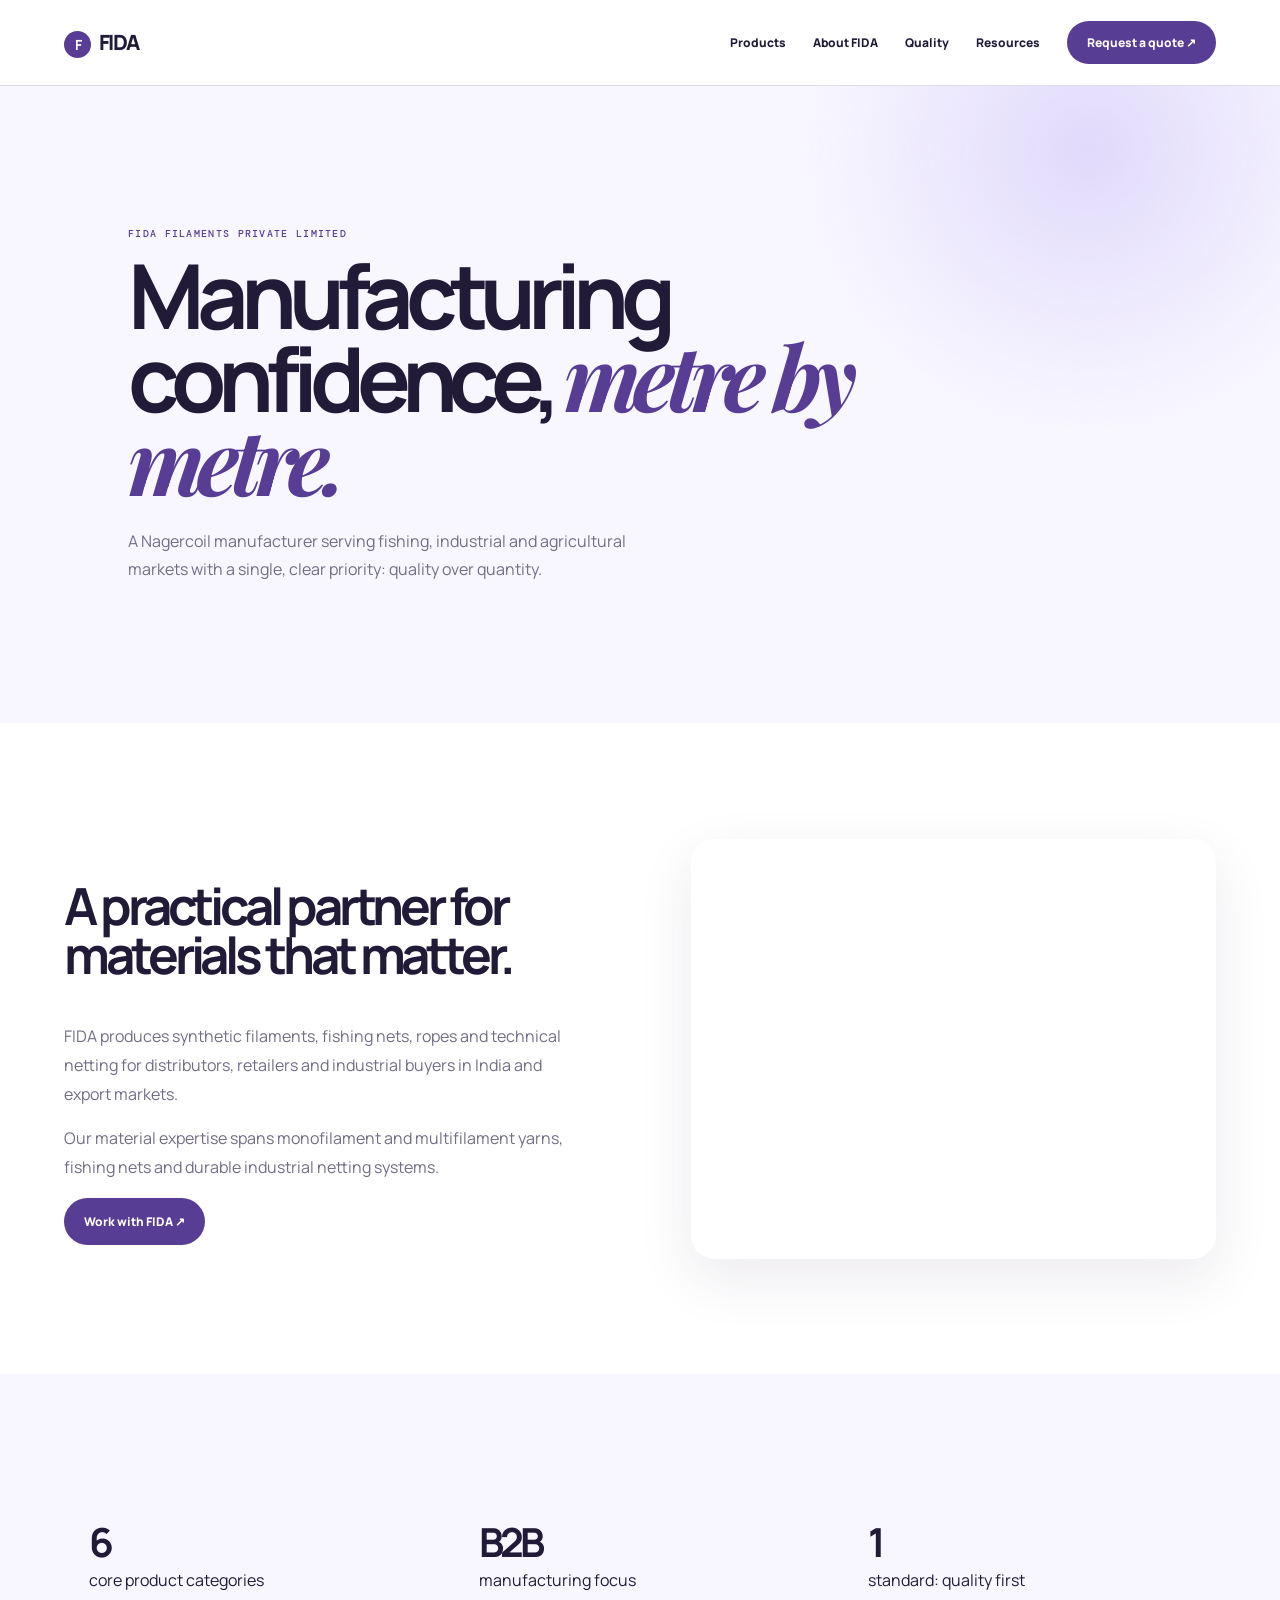
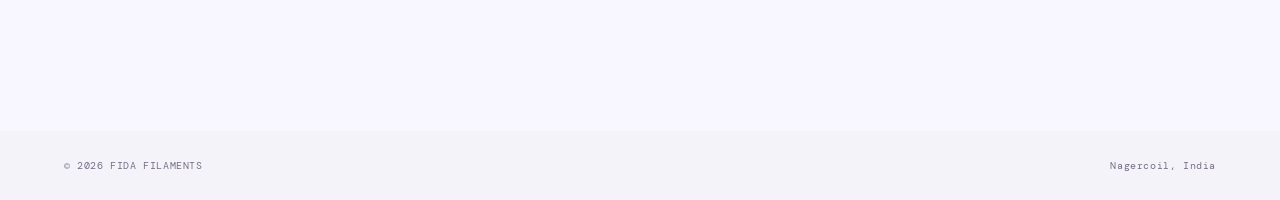
==== about.html @ f48e2a2c "New multi-page site build" ====
<!doctype html><html lang="en"><head><meta charset="utf-8"><meta name="viewport" content="width=device-width,initial-scale=1"><title>About FIDA | FIDA FILAMENTS</title><link rel="preconnect" href="https://fonts.googleapis.com"><link href="https://fonts.googleapis.com/css2?family=DM+Mono&family=Manrope:wght@400;600;700;800&family=Playfair+Display:ital,wght@0,700;1,700&display=swap" rel="stylesheet"><link rel="stylesheet" href="app.css"><script src="site.js"></script></head><body><header class="site-header"><a class="brand" href="index.html"><b>F</b>FIDA</a><button class="menu-toggle" data-menu-toggle>☰</button><nav class="site-nav" data-menu><a href="products.html">Products</a><a href="about.html">About FIDA</a><a href="quality.html">Quality</a><a href="resources.html">Resources</a><a class="nav-button" href="contact.html">Request a quote ↗</a></nav></header><main><section class="page-hero"><p class="eyebrow">FIDA FILAMENTS PRIVATE LIMITED</p><h1>Manufacturing confidence, <em>metre by metre.</em></h1><p class="lead">A Nagercoil manufacturer serving fishing, industrial and agricultural markets with a single, clear priority: quality over quantity.</p></section><section class="content two-col"><div class="copy"><h2>A practical partner for materials that matter.</h2><p>FIDA produces synthetic filaments, fishing nets, ropes and technical netting for distributors, retailers and industrial buyers in India and export markets.</p><p>Our material expertise spans monofilament and multifilament yarns, fishing nets and durable industrial netting systems.</p><a class="button" href="contact.html">Work with FIDA ↗</a></div><div class="visual-panel" style="overflow: hidden; padding: 0; background: none; position: relative;"><video src="asserts/Nylon Monofilament.mp4" autoplay loop muted playsinline style="position: absolute; top: 0; left: 0; width: 100%; height: 100%; object-fit: cover;"></video></div></section><section class="content" style="background:#f8f7ff"><div class="stats"><div class="stat"><strong>6</strong><span>core product categories</span></div><div class="stat"><strong>B2B</strong><span>manufacturing focus</span></div><div class="stat"><strong>1</strong><span>standard: quality first</span></div></div></section></main><footer class="site-footer"><span>© <span data-year></span> FIDA FILAMENTS</span><span>Nagercoil, India</span></footer></body></html>
---- app.css ----
:root{--ink:#211b38;--muted:#736d85;--purple:#573d93;--lavender:#eeeaff;--pale:#f8f7ff;--teal:#007f87;--line:#e1dced;--r:24px;--shadow:0 20px 55px #32214b18}*{box-sizing:border-box}html{scroll-behavior:smooth}body{margin:0;color:var(--ink);background:#fff;font-family:Manrope,Arial,sans-serif}a{text-decoration:none;color:inherit}button,input,select,textarea{font:inherit}.site-header{display:flex;align-items:center;justify-content:space-between;padding:21px clamp(20px,5vw,76px);border-bottom:1px solid var(--line);background:#fffffff2;position:sticky;top:0;z-index:9;backdrop-filter:blur(12px)}.brand{font-weight:800;font-size:21px;letter-spacing:-.08em}.brand b{display:inline-grid;place-items:center;width:27px;height:27px;margin-right:8px;border-radius:50%;color:#fff;background:var(--purple);font-size:14px}.site-nav{display:flex;align-items:center;gap:27px;font-size:12px;font-weight:800}.site-nav a:hover{color:var(--purple)}.nav-button,.button{display:inline-flex;align-items:center;justify-content:center;border:0;border-radius:999px;padding:13px 20px;color:#fff;background:var(--purple);font-weight:800;font-size:12px;cursor:pointer}.menu-toggle{display:none;border:0;background:transparent;font-size:25px}.page-hero{padding:clamp(70px,11vw,150px) clamp(20px,10vw,160px);background:radial-gradient(circle at 85% 10%,#e1dafb 0,transparent 23%),var(--pale)}.eyebrow{margin:0 0 15px;color:var(--purple);font:500 10px "DM Mono",monospace;letter-spacing:.13em}.page-hero h1,.display{max-width:850px;margin:0;font-size:clamp(3rem,7vw,7rem);line-height:.9;letter-spacing:-.09em}.page-hero em,.display em{color:var(--purple);font-family:"Playfair Display",serif}.lead{max-width:550px;color:var(--muted);line-height:1.75;margin:24px 0 0}.content{padding:clamp(60px,9vw,120px) clamp(20px,5vw,76px)}.product-grid{display:grid;grid-template-columns:repeat(3,1fr);gap:18px}.product-card{min-height:330px;padding:27px;border:1px solid var(--line);border-radius:var(--r);background:#fff;transition:transform .25s,box-shadow .25s}.product-card:hover{transform:translateY(-8px);box-shadow:var(--shadow)}.product-art{height:140px;margin:-27px -27px 35px;border-radius:var(--r) var(--r) 0 0;background:repeating-radial-gradient(circle at 72% 45%,#f4f1ff 0 5px,#6b4aa7 6px 9px);border-bottom:1px solid var(--line)}.product-card:nth-child(2n) .product-art{background:repeating-linear-gradient(35deg,#e3dcff 0 4px,#7752bc 5px 9px)}.product-card small,.tag{color:var(--purple);font:500 10px "DM Mono",monospace;letter-spacing:.09em;text-transform:uppercase}.product-card h2{margin:17px 0 9px;font-size:26px;letter-spacing:-.07em}.product-card p{color:var(--muted);font-size:13px;line-height:1.6}.text-link{font-size:12px;font-weight:800;color:var(--purple)}.two-col{display:grid;grid-template-columns:1fr 1fr;gap:clamp(35px,8vw,120px)}.copy{color:var(--muted);line-height:1.8}.copy h2{color:var(--ink);font-size:clamp(2rem,4vw,4rem);line-height:.96;letter-spacing:-.08em}.visual-panel{min-height:420px;border-radius:var(--r);background:radial-gradient(circle at center,#fff 0 11%,#c6b8f1 12% 16%,#65459f 17% 19%,transparent 20%),repeating-radial-gradient(circle,#eeeaff 0 6px,#7656b8 7px 11px);box-shadow:var(--shadow)}.detail-grid{display:grid;grid-template-columns:1.1fr .9fr;gap:50px}.specs{margin:0;padding:0;list-style:none;border-top:1px solid var(--line)}.specs li{display:flex;justify-content:space-between;gap:20px;padding:16px 0;border-bottom:1px solid var(--line);font-size:13px}.specs span{color:var(--muted)}.quote-box{padding:36px;border-radius:var(--r);background:var(--ink);color:#fff}.quote-box p{color:#d9d0ed;line-height:1.7}.form-panel{max-width:760px;padding:clamp(25px,5vw,60px);border-radius:var(--r);background:var(--pale)}.form-grid{display:grid;grid-template-columns:1fr 1fr;gap:18px}.field.full{grid-column:1/-1}label{display:block;margin-bottom:6px;color:var(--muted);font:500 10px "DM Mono",monospace;letter-spacing:.1em}input,select,textarea{width:100%;padding:12px 0;border:0;border-bottom:1px solid #cbc4db;background:transparent;outline:0}textarea{min-height:90px}.form-success{padding:25px;color:var(--purple)}.resource-list{border-top:1px solid var(--line)}.resource{display:flex;justify-content:space-between;align-items:center;gap:25px;padding:25px 0;border-bottom:1px solid var(--line)}.resource h3{margin:0 0 6px;letter-spacing:-.04em}.resource p{margin:0;color:var(--muted);font-size:13px}.stats{display:grid;grid-template-columns:repeat(3,1fr);gap:17px}.stat{padding:25px;border-radius:18px;background:var(--pale)}.stat strong{display:block;font-size:40px;letter-spacing:-.09em}.site-footer{display:flex;justify-content:space-between;gap:15px;padding:28px clamp(20px,5vw,76px);color:#766f84;background:#f5f3fa;font:10px "DM Mono",monospace;letter-spacing:.06em}@media(max-width:720px){.menu-toggle{display:block}.site-nav{display:none;position:absolute;top:70px;left:0;right:0;padding:20px;flex-direction:column;align-items:stretch;background:white;border-bottom:1px solid var(--line)}.site-nav.open{display:flex}.product-grid,.two-col,.detail-grid{grid-template-columns:1fr}.form-grid{grid-template-columns:1fr}.field.full{grid-column:auto}.stats{grid-template-columns:1fr}.site-footer{flex-direction:column}.resource{align-items:flex-start;flex-direction:column}}@keyframes slideUpFadeIn{from{opacity:0;transform:translateY(30px)}to{opacity:1;transform:translateY(0)}}@keyframes fadeOut{from{opacity:1}to{opacity:0}}@keyframes float{0%{transform:translate(0,0)}100%{transform:translate(30px,-30px)}}.animate-entrance{animation:slideUpFadeIn .6s cubic-bezier(.16,1,.3,1) backwards}.delay-1{animation-delay:.1s}.delay-2{animation-delay:.2s}.delay-3{animation-delay:.3s}
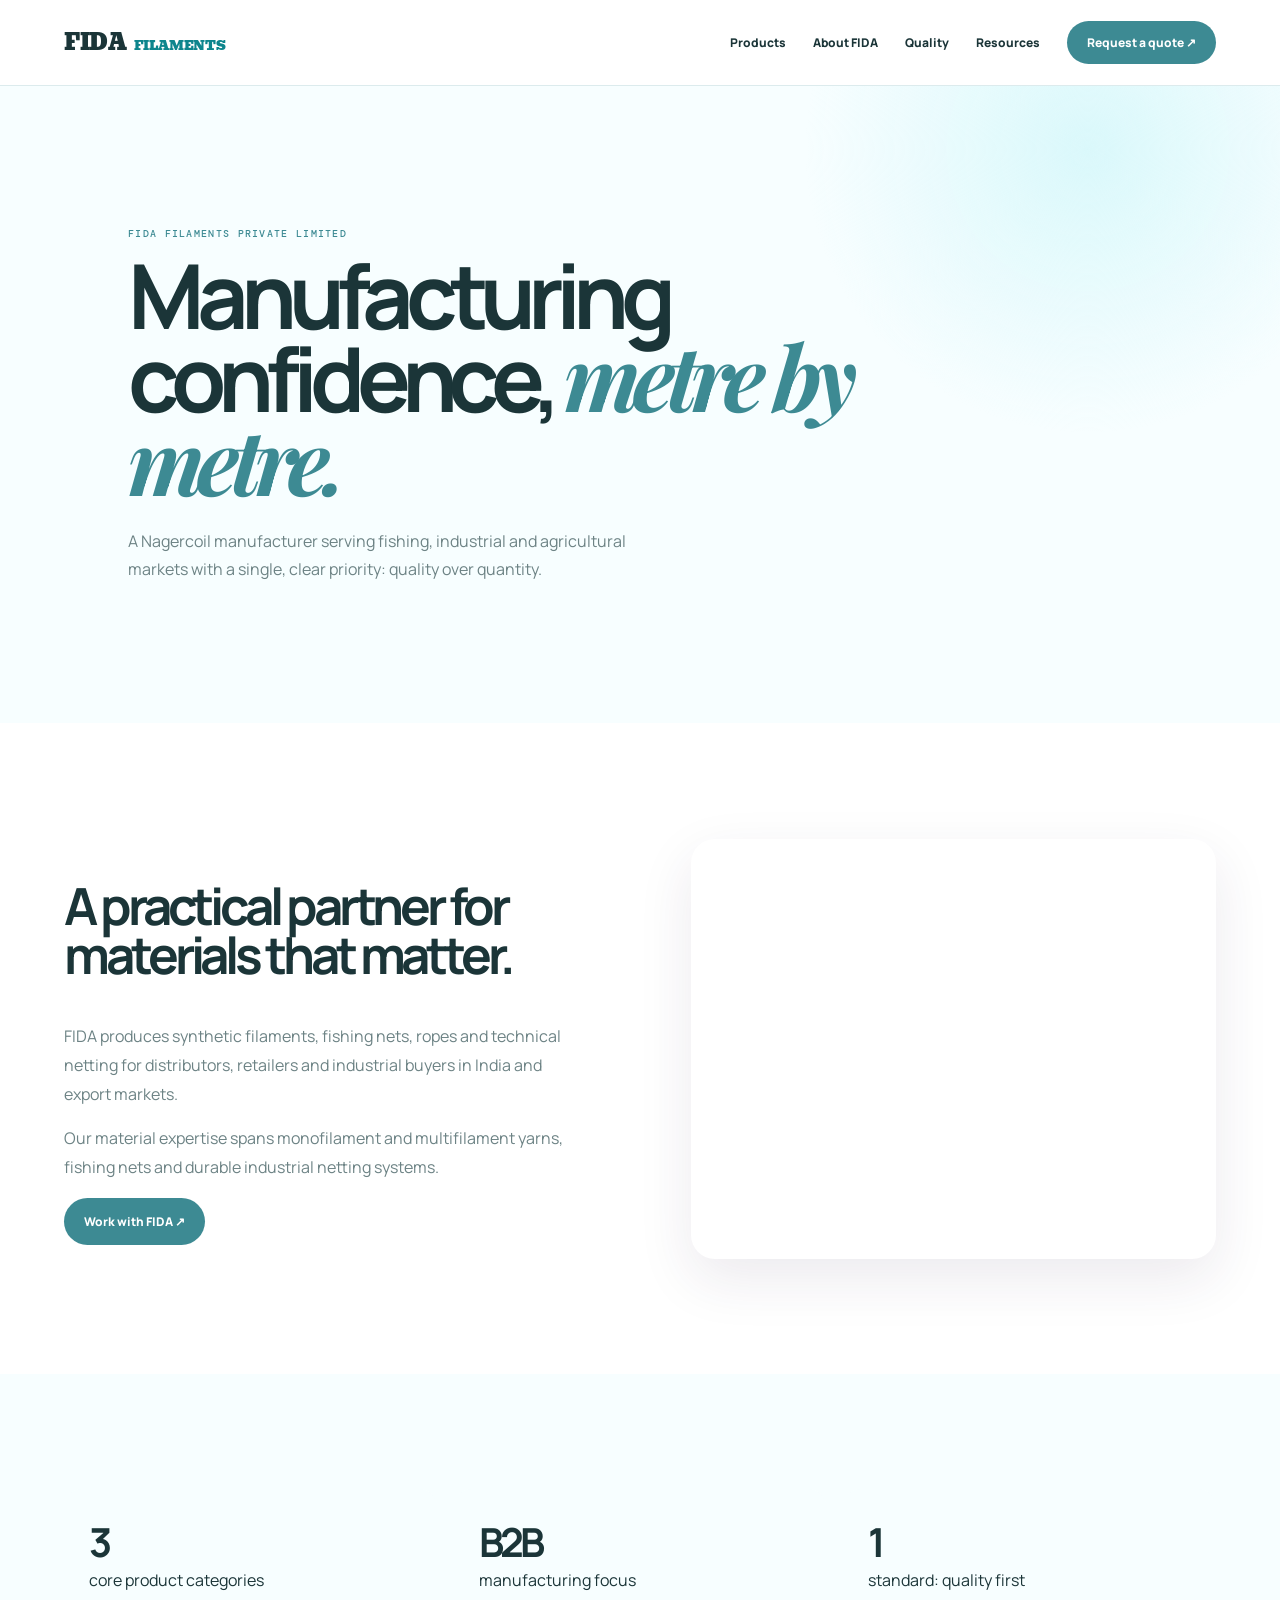
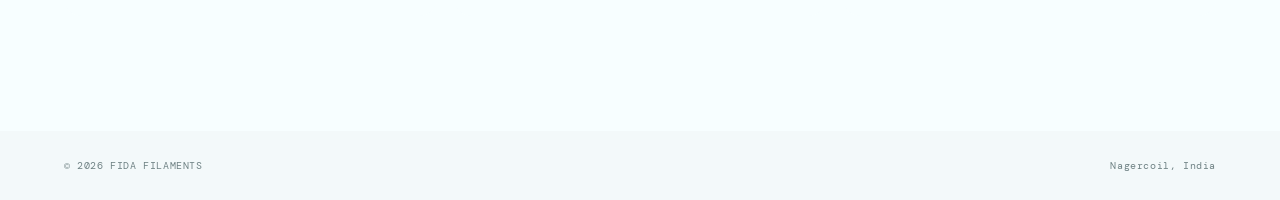
==== commit 18cba235: "Connect Supabase for enquiries" ====
--- a/about.html
+++ b/about.html
@@ -1 +1 @@
-<!doctype html><html lang="en"><head><meta charset="utf-8"><meta name="viewport" content="width=device-width,initial-scale=1"><title>About FIDA | FIDA FILAMENTS</title><link rel="preconnect" href="https://fonts.googleapis.com"><link href="https://fonts.googleapis.com/css2?family=DM+Mono&family=Manrope:wght@400;600;700;800&family=Playfair+Display:ital,wght@0,700;1,700&display=swap" rel="stylesheet"><link rel="stylesheet" href="app.css"><script src="site.js"></script></head><body><header class="site-header"><a class="brand" href="index.html"><b>F</b>FIDA</a><button class="menu-toggle" data-menu-toggle>☰</button><nav class="site-nav" data-menu><a href="products.html">Products</a><a href="about.html">About FIDA</a><a href="quality.html">Quality</a><a href="resources.html">Resources</a><a class="nav-button" href="contact.html">Request a quote ↗</a></nav></header><main><section class="page-hero"><p class="eyebrow">FIDA FILAMENTS PRIVATE LIMITED</p><h1>Manufacturing confidence, <em>metre by metre.</em></h1><p class="lead">A Nagercoil manufacturer serving fishing, industrial and agricultural markets with a single, clear priority: quality over quantity.</p></section><section class="content two-col"><div class="copy"><h2>A practical partner for materials that matter.</h2><p>FIDA produces synthetic filaments, fishing nets, ropes and technical netting for distributors, retailers and industrial buyers in India and export markets.</p><p>Our material expertise spans monofilament and multifilament yarns, fishing nets and durable industrial netting systems.</p><a class="button" href="contact.html">Work with FIDA ↗</a></div><div class="visual-panel" style="overflow: hidden; padding: 0; background: none; position: relative;"><video src="asserts/Nylon Monofilament.mp4" autoplay loop muted playsinline style="position: absolute; top: 0; left: 0; width: 100%; height: 100%; object-fit: cover;"></video></div></section><section class="content" style="background:#f8f7ff"><div class="stats"><div class="stat"><strong>6</strong><span>core product categories</span></div><div class="stat"><strong>B2B</strong><span>manufacturing focus</span></div><div class="stat"><strong>1</strong><span>standard: quality first</span></div></div></section></main><footer class="site-footer"><span>© <span data-year></span> FIDA FILAMENTS</span><span>Nagercoil, India</span></footer></body></html>
+<!doctype html><html lang="en"><head><meta charset="utf-8"><meta name="viewport" content="width=device-width,initial-scale=1"><title>About FIDA | FIDA FILAMENTS</title><link rel="preconnect" href="https://fonts.googleapis.com"><link href="https://fonts.googleapis.com/css2?family=Bevan&family=DM+Mono&family=Manrope:wght@400;600;700;800&family=Playfair+Display:ital,wght@0,700;1,700&display=swap" rel="stylesheet"><link rel="stylesheet" href="app.css"><script src="site.js"></script></head><body><header class="site-header"><a class="brand" href="index.html">FIDA <span class="brand-mark">FILAMENTS</span></a><button class="menu-toggle" data-menu-toggle>☰</button><nav class="site-nav" data-menu><a href="products.html">Products</a><a href="about.html">About FIDA</a><a href="quality.html">Quality</a><a href="resources.html">Resources</a><a class="nav-button" href="contact.html">Request a quote ↗</a></nav></header><main><section class="page-hero"><p class="eyebrow">FIDA FILAMENTS PRIVATE LIMITED</p><h1>Manufacturing confidence, <em>metre by metre.</em></h1><p class="lead">A Nagercoil manufacturer serving fishing, industrial and agricultural markets with a single, clear priority: quality over quantity.</p></section><section class="content two-col"><div class="copy"><h2>A practical partner for materials that matter.</h2><p>FIDA produces synthetic filaments, fishing nets, ropes and technical netting for distributors, retailers and industrial buyers in India and export markets.</p><p>Our material expertise spans monofilament and multifilament yarns, fishing nets and durable industrial netting systems.</p><a class="button" href="contact.html">Work with FIDA ↗</a></div><div class="visual-panel" style="overflow: hidden; padding: 0; background: none; position: relative;"><video src="asserts/Nylon Monofilament.mp4" autoplay loop muted playsinline style="position: absolute; top: 0; left: 0; width: 100%; height: 100%; object-fit: cover;"></video></div></section><section class="content" style="background:#f7feff"><div class="stats"><div class="stat"><strong>3</strong><span>core product categories</span></div><div class="stat"><strong>B2B</strong><span>manufacturing focus</span></div><div class="stat"><strong>1</strong><span>standard: quality first</span></div></div></section></main><footer class="site-footer"><span>© <span data-year></span> FIDA FILAMENTS</span><span>Nagercoil, India</span></footer></body></html>
--- a/app.css
+++ b/app.css
@@ -1 +1,2 @@
-:root{--ink:#211b38;--muted:#736d85;--purple:#573d93;--lavender:#eeeaff;--pale:#f8f7ff;--teal:#007f87;--line:#e1dced;--r:24px;--shadow:0 20px 55px #32214b18}*{box-sizing:border-box}html{scroll-behavior:smooth}body{margin:0;color:var(--ink);background:#fff;font-family:Manrope,Arial,sans-serif}a{text-decoration:none;color:inherit}button,input,select,textarea{font:inherit}.site-header{display:flex;align-items:center;justify-content:space-between;padding:21px clamp(20px,5vw,76px);border-bottom:1px solid var(--line);background:#fffffff2;position:sticky;top:0;z-index:9;backdrop-filter:blur(12px)}.brand{font-weight:800;font-size:21px;letter-spacing:-.08em}.brand b{display:inline-grid;place-items:center;width:27px;height:27px;margin-right:8px;border-radius:50%;color:#fff;background:var(--purple);font-size:14px}.site-nav{display:flex;align-items:center;gap:27px;font-size:12px;font-weight:800}.site-nav a:hover{color:var(--purple)}.nav-button,.button{display:inline-flex;align-items:center;justify-content:center;border:0;border-radius:999px;padding:13px 20px;color:#fff;background:var(--purple);font-weight:800;font-size:12px;cursor:pointer}.menu-toggle{display:none;border:0;background:transparent;font-size:25px}.page-hero{padding:clamp(70px,11vw,150px) clamp(20px,10vw,160px);background:radial-gradient(circle at 85% 10%,#e1dafb 0,transparent 23%),var(--pale)}.eyebrow{margin:0 0 15px;color:var(--purple);font:500 10px "DM Mono",monospace;letter-spacing:.13em}.page-hero h1,.display{max-width:850px;margin:0;font-size:clamp(3rem,7vw,7rem);line-height:.9;letter-spacing:-.09em}.page-hero em,.display em{color:var(--purple);font-family:"Playfair Display",serif}.lead{max-width:550px;color:var(--muted);line-height:1.75;margin:24px 0 0}.content{padding:clamp(60px,9vw,120px) clamp(20px,5vw,76px)}.product-grid{display:grid;grid-template-columns:repeat(3,1fr);gap:18px}.product-card{min-height:330px;padding:27px;border:1px solid var(--line);border-radius:var(--r);background:#fff;transition:transform .25s,box-shadow .25s}.product-card:hover{transform:translateY(-8px);box-shadow:var(--shadow)}.product-art{height:140px;margin:-27px -27px 35px;border-radius:var(--r) var(--r) 0 0;background:repeating-radial-gradient(circle at 72% 45%,#f4f1ff 0 5px,#6b4aa7 6px 9px);border-bottom:1px solid var(--line)}.product-card:nth-child(2n) .product-art{background:repeating-linear-gradient(35deg,#e3dcff 0 4px,#7752bc 5px 9px)}.product-card small,.tag{color:var(--purple);font:500 10px "DM Mono",monospace;letter-spacing:.09em;text-transform:uppercase}.product-card h2{margin:17px 0 9px;font-size:26px;letter-spacing:-.07em}.product-card p{color:var(--muted);font-size:13px;line-height:1.6}.text-link{font-size:12px;font-weight:800;color:var(--purple)}.two-col{display:grid;grid-template-columns:1fr 1fr;gap:clamp(35px,8vw,120px)}.copy{color:var(--muted);line-height:1.8}.copy h2{color:var(--ink);font-size:clamp(2rem,4vw,4rem);line-height:.96;letter-spacing:-.08em}.visual-panel{min-height:420px;border-radius:var(--r);background:radial-gradient(circle at center,#fff 0 11%,#c6b8f1 12% 16%,#65459f 17% 19%,transparent 20%),repeating-radial-gradient(circle,#eeeaff 0 6px,#7656b8 7px 11px);box-shadow:var(--shadow)}.detail-grid{display:grid;grid-template-columns:1.1fr .9fr;gap:50px}.specs{margin:0;padding:0;list-style:none;border-top:1px solid var(--line)}.specs li{display:flex;justify-content:space-between;gap:20px;padding:16px 0;border-bottom:1px solid var(--line);font-size:13px}.specs span{color:var(--muted)}.quote-box{padding:36px;border-radius:var(--r);background:var(--ink);color:#fff}.quote-box p{color:#d9d0ed;line-height:1.7}.form-panel{max-width:760px;padding:clamp(25px,5vw,60px);border-radius:var(--r);background:var(--pale)}.form-grid{display:grid;grid-template-columns:1fr 1fr;gap:18px}.field.full{grid-column:1/-1}label{display:block;margin-bottom:6px;color:var(--muted);font:500 10px "DM Mono",monospace;letter-spacing:.1em}input,select,textarea{width:100%;padding:12px 0;border:0;border-bottom:1px solid #cbc4db;background:transparent;outline:0}textarea{min-height:90px}.form-success{padding:25px;color:var(--purple)}.resource-list{border-top:1px solid var(--line)}.resource{display:flex;justify-content:space-between;align-items:center;gap:25px;padding:25px 0;border-bottom:1px solid var(--line)}.resource h3{margin:0 0 6px;letter-spacing:-.04em}.resource p{margin:0;color:var(--muted);font-size:13px}.stats{display:grid;grid-template-columns:repeat(3,1fr);gap:17px}.stat{padding:25px;border-radius:18px;background:var(--pale)}.stat strong{display:block;font-size:40px;letter-spacing:-.09em}.site-footer{display:flex;justify-content:space-between;gap:15px;padding:28px clamp(20px,5vw,76px);color:#766f84;background:#f5f3fa;font:10px "DM Mono",monospace;letter-spacing:.06em}@media(max-width:720px){.menu-toggle{display:block}.site-nav{display:none;position:absolute;top:70px;left:0;right:0;padding:20px;flex-direction:column;align-items:stretch;background:white;border-bottom:1px solid var(--line)}.site-nav.open{display:flex}.product-grid,.two-col,.detail-grid{grid-template-columns:1fr}.form-grid{grid-template-columns:1fr}.field.full{grid-column:auto}.stats{grid-template-columns:1fr}.site-footer{flex-direction:column}.resource{align-items:flex-start;flex-direction:column}}@keyframes slideUpFadeIn{from{opacity:0;transform:translateY(30px)}to{opacity:1;transform:translateY(0)}}@keyframes fadeOut{from{opacity:1}to{opacity:0}}@keyframes float{0%{transform:translate(0,0)}100%{transform:translate(30px,-30px)}}.animate-entrance{animation:slideUpFadeIn .6s cubic-bezier(.16,1,.3,1) backwards}.delay-1{animation-delay:.1s}.delay-2{animation-delay:.2s}.delay-3{animation-delay:.3s}
+@import url('https://fonts.googleapis.com/css2?family=Bevan&display=swap');
+:root{--ink:#1b3538;--muted:#6d8385;--purple:#3d8a93;--lavender:#eafdff;--pale:#f7feff;--teal:#007f87;--line:#dcebed;--r:24px;--shadow:0 20px 55px #32214b18}*{box-sizing:border-box}html{scroll-behavior:smooth}body{margin:0;color:var(--ink);background:#fff;font-family:Manrope,Arial,sans-serif}a{text-decoration:none;color:inherit}button,input,select,textarea{font:inherit}.site-header{display:flex;align-items:center;justify-content:space-between;padding:21px clamp(20px,5vw,76px);border-bottom:1px solid var(--line);background:#fffffff2;position:sticky;top:0;z-index:9;backdrop-filter:blur(12px)}.brand{display:flex;align-items:baseline;gap:8px;font-family:'Bevan','Playfair Display',serif;font-weight:400;font-size:1.35rem;letter-spacing:-.02em;color:var(--ink);text-transform:uppercase}.brand-mark{font-family:'Bevan','Playfair Display',serif;font-size:.62em;letter-spacing:-.01em;color:var(--teal);opacity:.95}.site-nav{display:flex;align-items:center;gap:27px;font-size:12px;font-weight:800}.site-nav a:hover{color:var(--purple)}.nav-button,.button{display:inline-flex;align-items:center;justify-content:center;border:0;border-radius:999px;padding:13px 20px;color:#fff;background:var(--purple);font-weight:800;font-size:12px;cursor:pointer}.menu-toggle{display:none;border:0;background:transparent;font-size:25px}.page-hero{padding:clamp(70px,11vw,150px) clamp(20px,10vw,160px);background:radial-gradient(circle at 85% 10%,#daf8fb 0,transparent 23%),var(--pale)}.eyebrow{margin:0 0 15px;color:var(--purple);font:500 10px "DM Mono",monospace;letter-spacing:.13em}.page-hero h1,.display{max-width:850px;margin:0;font-size:clamp(3rem,7vw,7rem);line-height:.9;letter-spacing:-.09em}.page-hero em,.display em{color:var(--purple);font-family:"Playfair Display",serif}.lead{max-width:550px;color:var(--muted);line-height:1.75;margin:24px 0 0}.content{padding:clamp(60px,9vw,120px) clamp(20px,5vw,76px)}.product-grid{display:grid;grid-template-columns:repeat(3,1fr);gap:18px}.product-card{min-height:330px;padding:27px;border:1px solid var(--line);border-radius:var(--r);background:#fff;transition:transform .25s,box-shadow .25s}.product-card:hover{transform:translateY(-8px);box-shadow:var(--shadow)}.product-art{height:220px;margin:-27px -27px 35px;border-radius:var(--r) var(--r) 0 0;background:repeating-radial-gradient(circle at 72% 45%,#f1feff 0 5px,#4a9ea7 6px 9px);border-bottom:1px solid var(--line)}.product-card:nth-child(2n) .product-art{background:repeating-linear-gradient(35deg,#dcfbff 0 4px,#52b1bc 5px 9px)}.product-card small,.tag{color:var(--purple);font:500 10px "DM Mono",monospace;letter-spacing:.09em;text-transform:uppercase}.product-card h2{margin:17px 0 9px;font-size:26px;letter-spacing:-.07em}.product-card p{color:var(--muted);font-size:13px;line-height:1.6}.text-link{font-size:12px;font-weight:800;color:var(--purple)}.two-col{display:grid;grid-template-columns:1fr 1fr;gap:clamp(35px,8vw,120px)}.copy{color:var(--muted);line-height:1.8}.copy h2{color:var(--ink);font-size:clamp(2rem,4vw,4rem);line-height:.96;letter-spacing:-.08em}.visual-panel{min-height:420px;border-radius:var(--r);background:radial-gradient(circle at center,#fff 0 11%,#b8ebf1 12% 16%,#45969f 17% 19%,transparent 20%),repeating-radial-gradient(circle,#eafdff 0 6px,#56aeb8 7px 11px);box-shadow:var(--shadow)}.detail-grid{display:grid;grid-template-columns:1.1fr .9fr;gap:50px}.specs{margin:0;padding:0;list-style:none;border-top:1px solid var(--line)}.specs li{display:flex;justify-content:space-between;gap:20px;padding:16px 0;border-bottom:1px solid var(--line);font-size:13px}.specs span{color:var(--muted)}.quote-box{padding:36px;border-radius:var(--r);background:var(--ink);color:#fff}.quote-box p{color:#d0eaed;line-height:1.7}.form-panel{max-width:760px;padding:clamp(25px,5vw,60px);border-radius:var(--r);background:var(--pale)}.form-grid{display:grid;grid-template-columns:1fr 1fr;gap:18px}.field.full{grid-column:1/-1}label{display:block;margin-bottom:6px;color:var(--muted);font:500 10px "DM Mono",monospace;letter-spacing:.1em}input,select,textarea{width:100%;padding:12px 0;border:0;border-bottom:1px solid #c4d9db;background:transparent;outline:0}textarea{min-height:90px}.form-success{padding:25px;color:var(--purple)}.resource-list{border-top:1px solid var(--line)}.resource{display:flex;justify-content:space-between;align-items:center;gap:25px;padding:25px 0;border-bottom:1px solid var(--line)}.resource h3{margin:0 0 6px;letter-spacing:-.04em}.resource p{margin:0;color:var(--muted);font-size:13px}.stats{display:grid;grid-template-columns:repeat(3,1fr);gap:17px}.stat{padding:25px;border-radius:18px;background:var(--pale)}.stat strong{display:block;font-size:40px;letter-spacing:-.09em}.site-footer{display:flex;justify-content:space-between;gap:15px;padding:28px clamp(20px,5vw,76px);color:#6f8284;background:#f3f9fa;font:10px "DM Mono",monospace;letter-spacing:.06em}@media(max-width:720px){.menu-toggle{display:block}.site-nav{display:none;position:absolute;top:70px;left:0;right:0;padding:20px;flex-direction:column;align-items:stretch;background:white;border-bottom:1px solid var(--line)}.site-nav.open{display:flex}.product-grid,.two-col,.detail-grid{grid-template-columns:1fr}.form-grid{grid-template-columns:1fr}.field.full{grid-column:auto}.stats{grid-template-columns:1fr}.site-footer{flex-direction:column}.resource{align-items:flex-start;flex-direction:column}}@keyframes slideUpFadeIn{from{opacity:0;transform:translateY(30px)}to{opacity:1;transform:translateY(0)}}@keyframes fadeOut{from{opacity:1}to{opacity:0}}@keyframes float{0%{transform:translate(0,0)}100%{transform:translate(30px,-30px)}}.animate-entrance{animation:slideUpFadeIn .6s cubic-bezier(.16,1,.3,1) backwards}.delay-1{animation-delay:.1s}.delay-2{animation-delay:.2s}.delay-3{animation-delay:.3s}.img-swap{position:relative;overflow:hidden}.img-swap img{position:absolute;inset:0;width:100%;height:100%;object-fit:cover;transition:opacity .6s ease,transform .6s ease}.img-swap .img-b{opacity:0;transform:scale(1.08)}.img-swap:hover .img-a{opacity:0;transform:scale(1.05)}.img-swap:hover .img-b{opacity:1;transform:scale(1)}
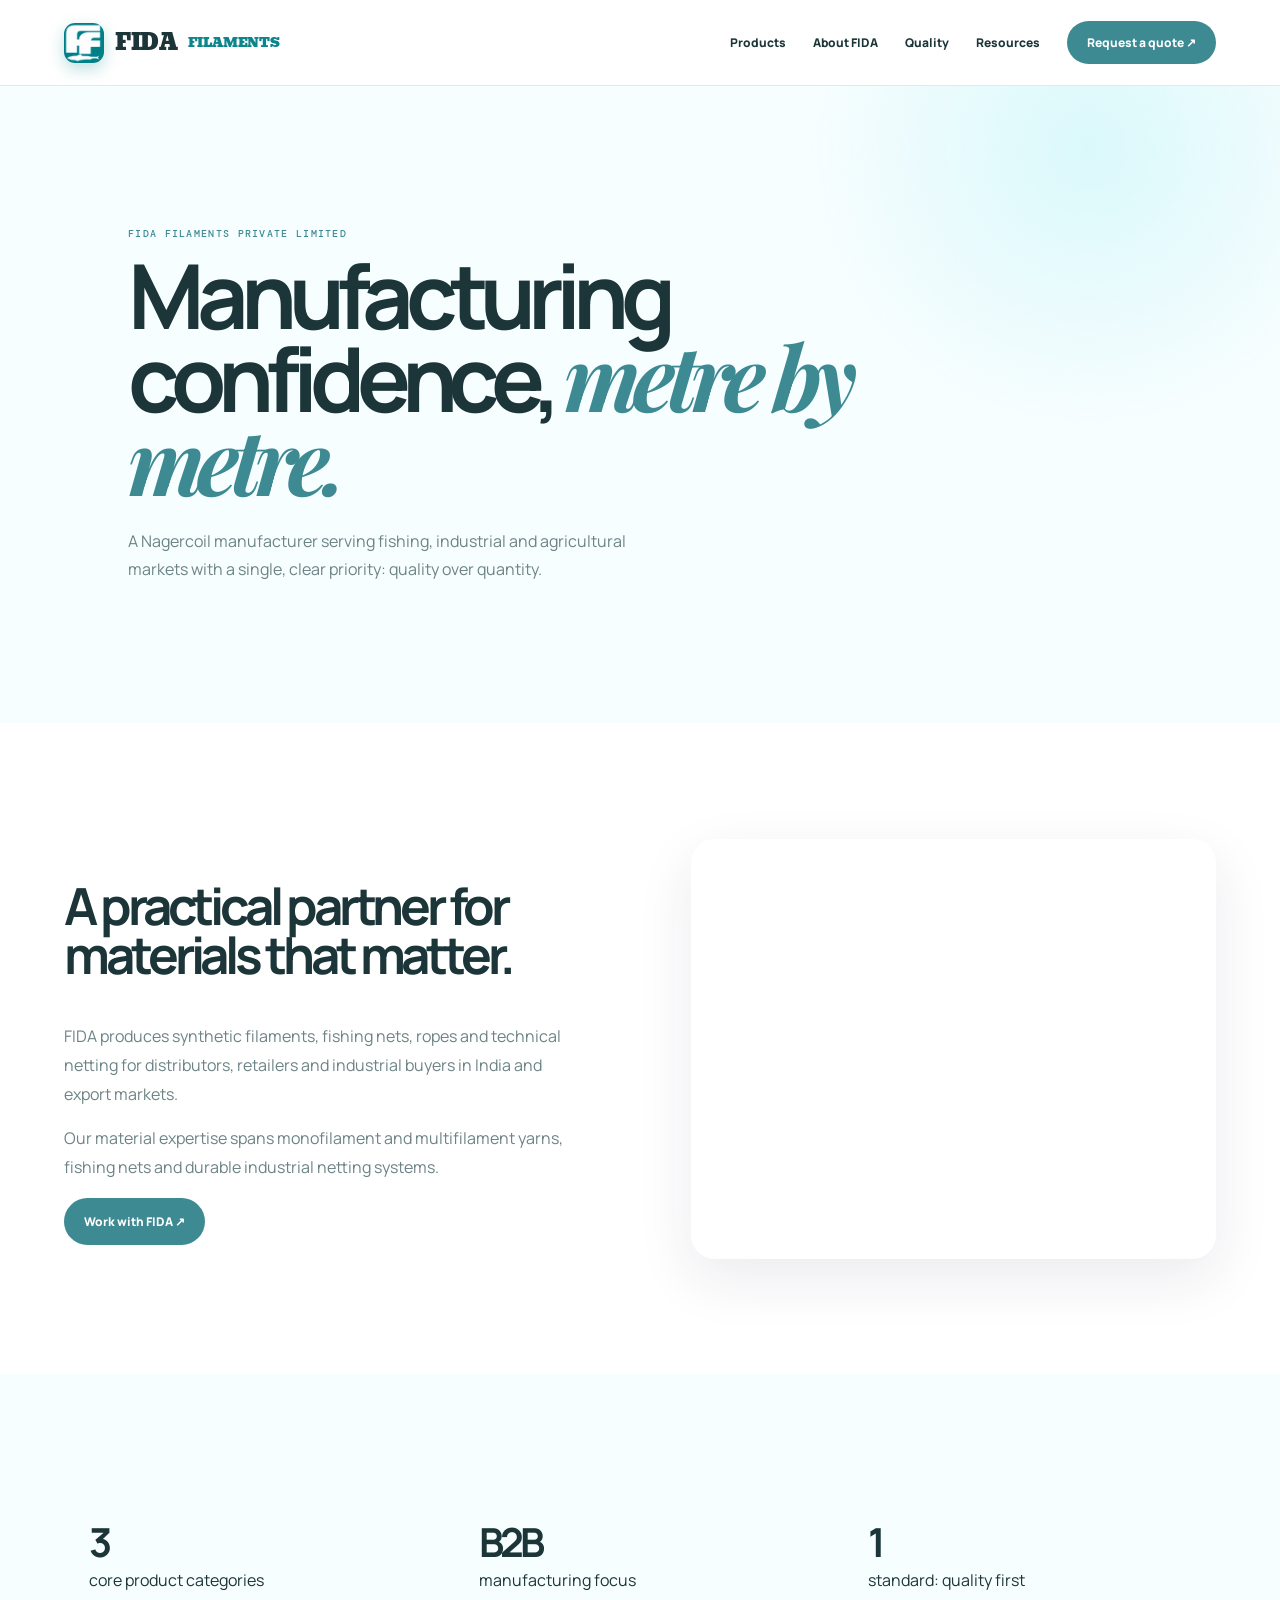
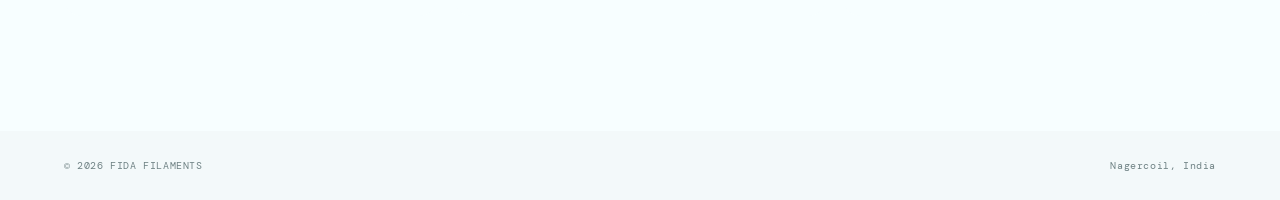
==== commit 8cbc2c4b: "Update logo" ====
--- a/about.html
+++ b/about.html
@@ -1 +1 @@
-<!doctype html><html lang="en"><head><meta charset="utf-8"><meta name="viewport" content="width=device-width,initial-scale=1"><title>About FIDA | FIDA FILAMENTS</title><link rel="preconnect" href="https://fonts.googleapis.com"><link href="https://fonts.googleapis.com/css2?family=Bevan&family=DM+Mono&family=Manrope:wght@400;600;700;800&family=Playfair+Display:ital,wght@0,700;1,700&display=swap" rel="stylesheet"><link rel="stylesheet" href="app.css"><script src="site.js"></script></head><body><header class="site-header"><a class="brand" href="index.html">FIDA <span class="brand-mark">FILAMENTS</span></a><button class="menu-toggle" data-menu-toggle>☰</button><nav class="site-nav" data-menu><a href="products.html">Products</a><a href="about.html">About FIDA</a><a href="quality.html">Quality</a><a href="resources.html">Resources</a><a class="nav-button" href="contact.html">Request a quote ↗</a></nav></header><main><section class="page-hero"><p class="eyebrow">FIDA FILAMENTS PRIVATE LIMITED</p><h1>Manufacturing confidence, <em>metre by metre.</em></h1><p class="lead">A Nagercoil manufacturer serving fishing, industrial and agricultural markets with a single, clear priority: quality over quantity.</p></section><section class="content two-col"><div class="copy"><h2>A practical partner for materials that matter.</h2><p>FIDA produces synthetic filaments, fishing nets, ropes and technical netting for distributors, retailers and industrial buyers in India and export markets.</p><p>Our material expertise spans monofilament and multifilament yarns, fishing nets and durable industrial netting systems.</p><a class="button" href="contact.html">Work with FIDA ↗</a></div><div class="visual-panel" style="overflow: hidden; padding: 0; background: none; position: relative;"><video src="asserts/Nylon Monofilament.mp4" autoplay loop muted playsinline style="position: absolute; top: 0; left: 0; width: 100%; height: 100%; object-fit: cover;"></video></div></section><section class="content" style="background:#f7feff"><div class="stats"><div class="stat"><strong>3</strong><span>core product categories</span></div><div class="stat"><strong>B2B</strong><span>manufacturing focus</span></div><div class="stat"><strong>1</strong><span>standard: quality first</span></div></div></section></main><footer class="site-footer"><span>© <span data-year></span> FIDA FILAMENTS</span><span>Nagercoil, India</span></footer></body></html>+<!doctype html><html lang="en"><head><meta charset="utf-8"><meta name="viewport" content="width=device-width,initial-scale=1"><title>About FIDA | FIDA FILAMENTS</title><link rel="preconnect" href="https://fonts.googleapis.com"><link href="https://fonts.googleapis.com/css2?family=Bevan&family=DM+Mono&family=Manrope:wght@400;600;700;800&family=Playfair+Display:ital,wght@0,700;1,700&display=swap" rel="stylesheet"><link rel="stylesheet" href="app.css"><script src="site.js"></script></head><body><header class="site-header"><a class="brand" href="index.html"><img class="brand-logo" src="asserts/fida-logo.png" alt="FIDA Filaments logo">FIDA <span class="brand-mark">FILAMENTS</span></a><button class="menu-toggle" data-menu-toggle>☰</button><nav class="site-nav" data-menu><a href="products.html">Products</a><a href="about.html">About FIDA</a><a href="quality.html">Quality</a><a href="resources.html">Resources</a><a class="nav-button" href="contact.html">Request a quote ↗</a></nav></header><main><section class="page-hero"><p class="eyebrow">FIDA FILAMENTS PRIVATE LIMITED</p><h1>Manufacturing confidence, <em>metre by metre.</em></h1><p class="lead">A Nagercoil manufacturer serving fishing, industrial and agricultural markets with a single, clear priority: quality over quantity.</p></section><section class="content two-col"><div class="copy"><h2>A practical partner for materials that matter.</h2><p>FIDA produces synthetic filaments, fishing nets, ropes and technical netting for distributors, retailers and industrial buyers in India and export markets.</p><p>Our material expertise spans monofilament and multifilament yarns, fishing nets and durable industrial netting systems.</p><a class="button" href="contact.html">Work with FIDA ↗</a></div><div class="visual-panel" style="overflow: hidden; padding: 0; background: none; position: relative;"><video src="asserts/Nylon Monofilament.mp4" autoplay loop muted playsinline style="position: absolute; top: 0; left: 0; width: 100%; height: 100%; object-fit: cover;"></video></div></section><section class="content" style="background:#f7feff"><div class="stats"><div class="stat"><strong>3</strong><span>core product categories</span></div><div class="stat"><strong>B2B</strong><span>manufacturing focus</span></div><div class="stat"><strong>1</strong><span>standard: quality first</span></div></div></section></main><footer class="site-footer"><span>© <span data-year></span> FIDA FILAMENTS</span><span>Nagercoil, India</span></footer></body></html>
--- a/app.css
+++ b/app.css
@@ -1,2 +1,2 @@
 @import url('https://fonts.googleapis.com/css2?family=Bevan&display=swap');
-:root{--ink:#1b3538;--muted:#6d8385;--purple:#3d8a93;--lavender:#eafdff;--pale:#f7feff;--teal:#007f87;--line:#dcebed;--r:24px;--shadow:0 20px 55px #32214b18}*{box-sizing:border-box}html{scroll-behavior:smooth}body{margin:0;color:var(--ink);background:#fff;font-family:Manrope,Arial,sans-serif}a{text-decoration:none;color:inherit}button,input,select,textarea{font:inherit}.site-header{display:flex;align-items:center;justify-content:space-between;padding:21px clamp(20px,5vw,76px);border-bottom:1px solid var(--line);background:#fffffff2;position:sticky;top:0;z-index:9;backdrop-filter:blur(12px)}.brand{display:flex;align-items:baseline;gap:8px;font-family:'Bevan','Playfair Display',serif;font-weight:400;font-size:1.35rem;letter-spacing:-.02em;color:var(--ink);text-transform:uppercase}.brand-mark{font-family:'Bevan','Playfair Display',serif;font-size:.62em;letter-spacing:-.01em;color:var(--teal);opacity:.95}.site-nav{display:flex;align-items:center;gap:27px;font-size:12px;font-weight:800}.site-nav a:hover{color:var(--purple)}.nav-button,.button{display:inline-flex;align-items:center;justify-content:center;border:0;border-radius:999px;padding:13px 20px;color:#fff;background:var(--purple);font-weight:800;font-size:12px;cursor:pointer}.menu-toggle{display:none;border:0;background:transparent;font-size:25px}.page-hero{padding:clamp(70px,11vw,150px) clamp(20px,10vw,160px);background:radial-gradient(circle at 85% 10%,#daf8fb 0,transparent 23%),var(--pale)}.eyebrow{margin:0 0 15px;color:var(--purple);font:500 10px "DM Mono",monospace;letter-spacing:.13em}.page-hero h1,.display{max-width:850px;margin:0;font-size:clamp(3rem,7vw,7rem);line-height:.9;letter-spacing:-.09em}.page-hero em,.display em{color:var(--purple);font-family:"Playfair Display",serif}.lead{max-width:550px;color:var(--muted);line-height:1.75;margin:24px 0 0}.content{padding:clamp(60px,9vw,120px) clamp(20px,5vw,76px)}.product-grid{display:grid;grid-template-columns:repeat(3,1fr);gap:18px}.product-card{min-height:330px;padding:27px;border:1px solid var(--line);border-radius:var(--r);background:#fff;transition:transform .25s,box-shadow .25s}.product-card:hover{transform:translateY(-8px);box-shadow:var(--shadow)}.product-art{height:220px;margin:-27px -27px 35px;border-radius:var(--r) var(--r) 0 0;background:repeating-radial-gradient(circle at 72% 45%,#f1feff 0 5px,#4a9ea7 6px 9px);border-bottom:1px solid var(--line)}.product-card:nth-child(2n) .product-art{background:repeating-linear-gradient(35deg,#dcfbff 0 4px,#52b1bc 5px 9px)}.product-card small,.tag{color:var(--purple);font:500 10px "DM Mono",monospace;letter-spacing:.09em;text-transform:uppercase}.product-card h2{margin:17px 0 9px;font-size:26px;letter-spacing:-.07em}.product-card p{color:var(--muted);font-size:13px;line-height:1.6}.text-link{font-size:12px;font-weight:800;color:var(--purple)}.two-col{display:grid;grid-template-columns:1fr 1fr;gap:clamp(35px,8vw,120px)}.copy{color:var(--muted);line-height:1.8}.copy h2{color:var(--ink);font-size:clamp(2rem,4vw,4rem);line-height:.96;letter-spacing:-.08em}.visual-panel{min-height:420px;border-radius:var(--r);background:radial-gradient(circle at center,#fff 0 11%,#b8ebf1 12% 16%,#45969f 17% 19%,transparent 20%),repeating-radial-gradient(circle,#eafdff 0 6px,#56aeb8 7px 11px);box-shadow:var(--shadow)}.detail-grid{display:grid;grid-template-columns:1.1fr .9fr;gap:50px}.specs{margin:0;padding:0;list-style:none;border-top:1px solid var(--line)}.specs li{display:flex;justify-content:space-between;gap:20px;padding:16px 0;border-bottom:1px solid var(--line);font-size:13px}.specs span{color:var(--muted)}.quote-box{padding:36px;border-radius:var(--r);background:var(--ink);color:#fff}.quote-box p{color:#d0eaed;line-height:1.7}.form-panel{max-width:760px;padding:clamp(25px,5vw,60px);border-radius:var(--r);background:var(--pale)}.form-grid{display:grid;grid-template-columns:1fr 1fr;gap:18px}.field.full{grid-column:1/-1}label{display:block;margin-bottom:6px;color:var(--muted);font:500 10px "DM Mono",monospace;letter-spacing:.1em}input,select,textarea{width:100%;padding:12px 0;border:0;border-bottom:1px solid #c4d9db;background:transparent;outline:0}textarea{min-height:90px}.form-success{padding:25px;color:var(--purple)}.resource-list{border-top:1px solid var(--line)}.resource{display:flex;justify-content:space-between;align-items:center;gap:25px;padding:25px 0;border-bottom:1px solid var(--line)}.resource h3{margin:0 0 6px;letter-spacing:-.04em}.resource p{margin:0;color:var(--muted);font-size:13px}.stats{display:grid;grid-template-columns:repeat(3,1fr);gap:17px}.stat{padding:25px;border-radius:18px;background:var(--pale)}.stat strong{display:block;font-size:40px;letter-spacing:-.09em}.site-footer{display:flex;justify-content:space-between;gap:15px;padding:28px clamp(20px,5vw,76px);color:#6f8284;background:#f3f9fa;font:10px "DM Mono",monospace;letter-spacing:.06em}@media(max-width:720px){.menu-toggle{display:block}.site-nav{display:none;position:absolute;top:70px;left:0;right:0;padding:20px;flex-direction:column;align-items:stretch;background:white;border-bottom:1px solid var(--line)}.site-nav.open{display:flex}.product-grid,.two-col,.detail-grid{grid-template-columns:1fr}.form-grid{grid-template-columns:1fr}.field.full{grid-column:auto}.stats{grid-template-columns:1fr}.site-footer{flex-direction:column}.resource{align-items:flex-start;flex-direction:column}}@keyframes slideUpFadeIn{from{opacity:0;transform:translateY(30px)}to{opacity:1;transform:translateY(0)}}@keyframes fadeOut{from{opacity:1}to{opacity:0}}@keyframes float{0%{transform:translate(0,0)}100%{transform:translate(30px,-30px)}}.animate-entrance{animation:slideUpFadeIn .6s cubic-bezier(.16,1,.3,1) backwards}.delay-1{animation-delay:.1s}.delay-2{animation-delay:.2s}.delay-3{animation-delay:.3s}.img-swap{position:relative;overflow:hidden}.img-swap img{position:absolute;inset:0;width:100%;height:100%;object-fit:cover;transition:opacity .6s ease,transform .6s ease}.img-swap .img-b{opacity:0;transform:scale(1.08)}.img-swap:hover .img-a{opacity:0;transform:scale(1.05)}.img-swap:hover .img-b{opacity:1;transform:scale(1)}+:root{--ink:#1b3538;--muted:#6d8385;--purple:#3d8a93;--lavender:#eafdff;--pale:#f7feff;--teal:#007f87;--line:#dcebed;--r:24px;--shadow:0 20px 55px #32214b18}*{box-sizing:border-box}html{scroll-behavior:smooth}body{margin:0;color:var(--ink);background:#fff;font-family:Manrope,Arial,sans-serif}a{text-decoration:none;color:inherit}button,input,select,textarea{font:inherit}.site-header{display:flex;align-items:center;justify-content:space-between;padding:21px clamp(20px,5vw,76px);border-bottom:1px solid var(--line);background:#fffffff2;position:sticky;top:0;z-index:9;backdrop-filter:blur(12px)}.brand{display:flex;align-items:center;gap:11px;font-family:'Bevan','Playfair Display',serif;font-weight:400;font-size:1.35rem;letter-spacing:-.02em;color:var(--ink);text-transform:uppercase}.brand-logo{width:40px;height:40px;border-radius:11px;object-fit:cover;box-shadow:0 6px 16px #007f8740;transition:transform .35s cubic-bezier(.16,1,.3,1),box-shadow .35s}.brand:hover .brand-logo{transform:rotate(-6deg) scale(1.08);box-shadow:0 10px 22px #007f8759}.brand-mark{font-family:'Bevan','Playfair Display',serif;font-size:.62em;letter-spacing:-.01em;color:var(--teal);opacity:.95}.site-nav{display:flex;align-items:center;gap:27px;font-size:12px;font-weight:800}.site-nav a:hover{color:var(--purple)}.nav-button,.button{display:inline-flex;align-items:center;justify-content:center;border:0;border-radius:999px;padding:13px 20px;color:#fff;background:var(--purple);font-weight:800;font-size:12px;cursor:pointer}.menu-toggle{display:none;border:0;background:transparent;font-size:25px}.page-hero{padding:clamp(70px,11vw,150px) clamp(20px,10vw,160px);background:radial-gradient(circle at 85% 10%,#daf8fb 0,transparent 23%),var(--pale)}.eyebrow{margin:0 0 15px;color:var(--purple);font:500 10px "DM Mono",monospace;letter-spacing:.13em}.page-hero h1,.display{max-width:850px;margin:0;font-size:clamp(3rem,7vw,7rem);line-height:.9;letter-spacing:-.09em}.page-hero em,.display em{color:var(--purple);font-family:"Playfair Display",serif}.lead{max-width:550px;color:var(--muted);line-height:1.75;margin:24px 0 0}.content{padding:clamp(60px,9vw,120px) clamp(20px,5vw,76px)}.product-grid{display:grid;grid-template-columns:repeat(3,1fr);gap:18px}.product-card{min-height:330px;padding:27px;border:1px solid var(--line);border-radius:var(--r);background:#fff;transition:transform .25s,box-shadow .25s}.product-card:hover{transform:translateY(-8px);box-shadow:var(--shadow)}.product-art{height:220px;margin:-27px -27px 35px;border-radius:var(--r) var(--r) 0 0;background:repeating-radial-gradient(circle at 72% 45%,#f1feff 0 5px,#4a9ea7 6px 9px);border-bottom:1px solid var(--line)}.product-card:nth-child(2n) .product-art{background:repeating-linear-gradient(35deg,#dcfbff 0 4px,#52b1bc 5px 9px)}.product-card small,.tag{color:var(--purple);font:500 10px "DM Mono",monospace;letter-spacing:.09em;text-transform:uppercase}.product-card h2{margin:17px 0 9px;font-size:26px;letter-spacing:-.07em}.product-card p{color:var(--muted);font-size:13px;line-height:1.6}.text-link{font-size:12px;font-weight:800;color:var(--purple)}.two-col{display:grid;grid-template-columns:1fr 1fr;gap:clamp(35px,8vw,120px)}.copy{color:var(--muted);line-height:1.8}.copy h2{color:var(--ink);font-size:clamp(2rem,4vw,4rem);line-height:.96;letter-spacing:-.08em}.visual-panel{min-height:420px;border-radius:var(--r);background:radial-gradient(circle at center,#fff 0 11%,#b8ebf1 12% 16%,#45969f 17% 19%,transparent 20%),repeating-radial-gradient(circle,#eafdff 0 6px,#56aeb8 7px 11px);box-shadow:var(--shadow)}.detail-grid{display:grid;grid-template-columns:1.1fr .9fr;gap:50px}.specs{margin:0;padding:0;list-style:none;border-top:1px solid var(--line)}.specs li{display:flex;justify-content:space-between;gap:20px;padding:16px 0;border-bottom:1px solid var(--line);font-size:13px}.specs span{color:var(--muted)}.quote-box{padding:36px;border-radius:var(--r);background:var(--ink);color:#fff}.quote-box p{color:#d0eaed;line-height:1.7}.form-panel{max-width:760px;padding:clamp(25px,5vw,60px);border-radius:var(--r);background:var(--pale)}.form-grid{display:grid;grid-template-columns:1fr 1fr;gap:18px}.field.full{grid-column:1/-1}label{display:block;margin-bottom:6px;color:var(--muted);font:500 10px "DM Mono",monospace;letter-spacing:.1em}input,select,textarea{width:100%;padding:12px 0;border:0;border-bottom:1px solid #c4d9db;background:transparent;outline:0}textarea{min-height:90px}.form-success{padding:25px;color:var(--purple)}.resource-list{border-top:1px solid var(--line)}.resource{display:flex;justify-content:space-between;align-items:center;gap:25px;padding:25px 0;border-bottom:1px solid var(--line)}.resource h3{margin:0 0 6px;letter-spacing:-.04em}.resource p{margin:0;color:var(--muted);font-size:13px}.stats{display:grid;grid-template-columns:repeat(3,1fr);gap:17px}.stat{padding:25px;border-radius:18px;background:var(--pale)}.stat strong{display:block;font-size:40px;letter-spacing:-.09em}.site-footer{display:flex;justify-content:space-between;gap:15px;padding:28px clamp(20px,5vw,76px);color:#6f8284;background:#f3f9fa;font:10px "DM Mono",monospace;letter-spacing:.06em}@media(max-width:720px){.menu-toggle{display:block}.site-nav{display:none;position:absolute;top:70px;left:0;right:0;padding:20px;flex-direction:column;align-items:stretch;background:white;border-bottom:1px solid var(--line)}.site-nav.open{display:flex}.product-grid,.two-col,.detail-grid{grid-template-columns:1fr}.form-grid{grid-template-columns:1fr}.field.full{grid-column:auto}.stats{grid-template-columns:1fr}.site-footer{flex-direction:column}.resource{align-items:flex-start;flex-direction:column}}@keyframes slideUpFadeIn{from{opacity:0;transform:translateY(30px)}to{opacity:1;transform:translateY(0)}}@keyframes fadeOut{from{opacity:1}to{opacity:0}}@keyframes float{0%{transform:translate(0,0)}100%{transform:translate(30px,-30px)}}.animate-entrance{animation:slideUpFadeIn .6s cubic-bezier(.16,1,.3,1) backwards}.delay-1{animation-delay:.1s}.delay-2{animation-delay:.2s}.delay-3{animation-delay:.3s}.img-swap{position:relative;overflow:hidden}.img-swap img{position:absolute;inset:0;width:100%;height:100%;object-fit:cover;transition:opacity .6s ease,transform .6s ease}.img-swap .img-b{opacity:0;transform:scale(1.08)}.img-swap:hover .img-a{opacity:0;transform:scale(1.05)}.img-swap:hover .img-b{opacity:1;transform:scale(1)}.dropzone{position:relative;border:2px dashed var(--line);border-radius:16px;padding:16px;text-align:center;cursor:pointer;transition:border-color .2s,background .2s;background:#fff}.dropzone:hover{border-color:var(--purple)}.dropzone.drag-over{border-color:var(--purple);background:var(--lavender)}.dropzone.uploading{opacity:.6;pointer-events:none}.dropzone-hint{margin:8px 0 0;font-size:11px;color:var(--muted)}.dropzone-preview{display:flex;justify-content:center;min-height:0}.dropzone-preview img{max-height:110px;max-width:100%;border-radius:10px;object-fit:cover}
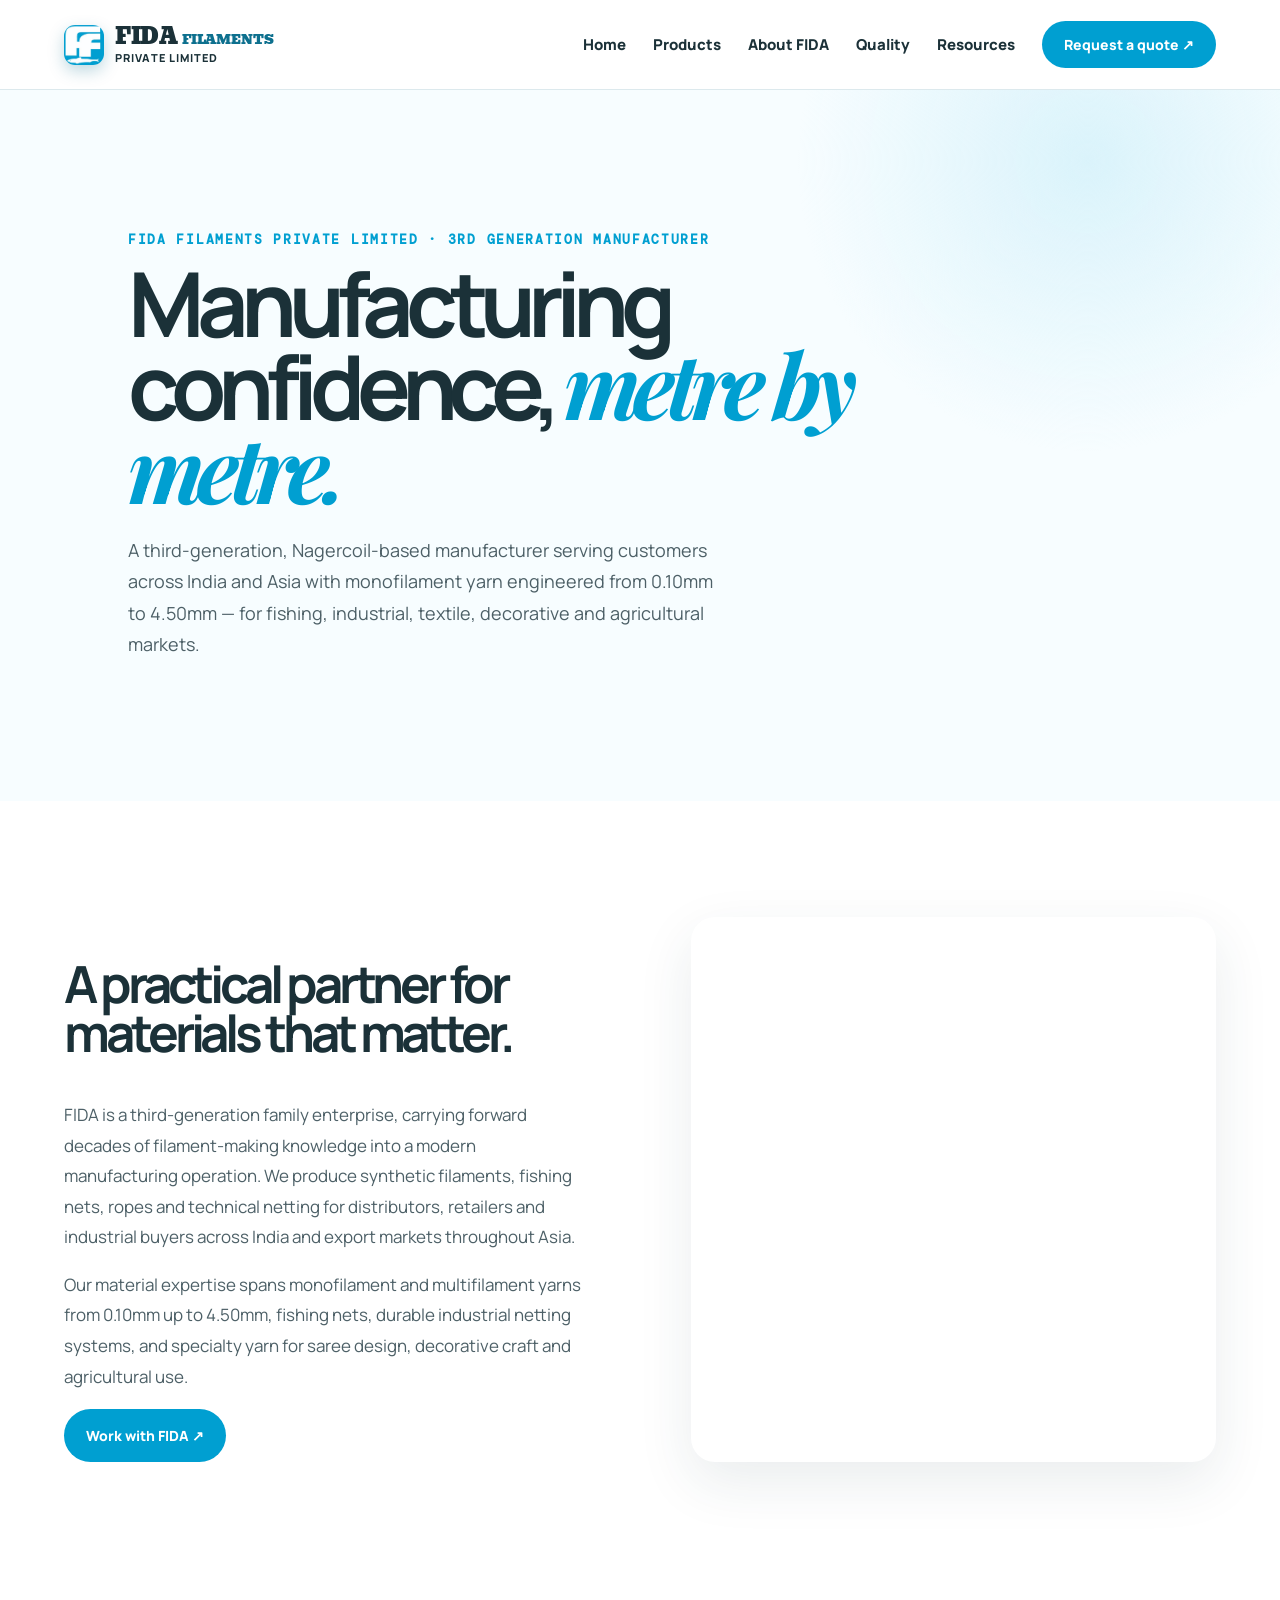
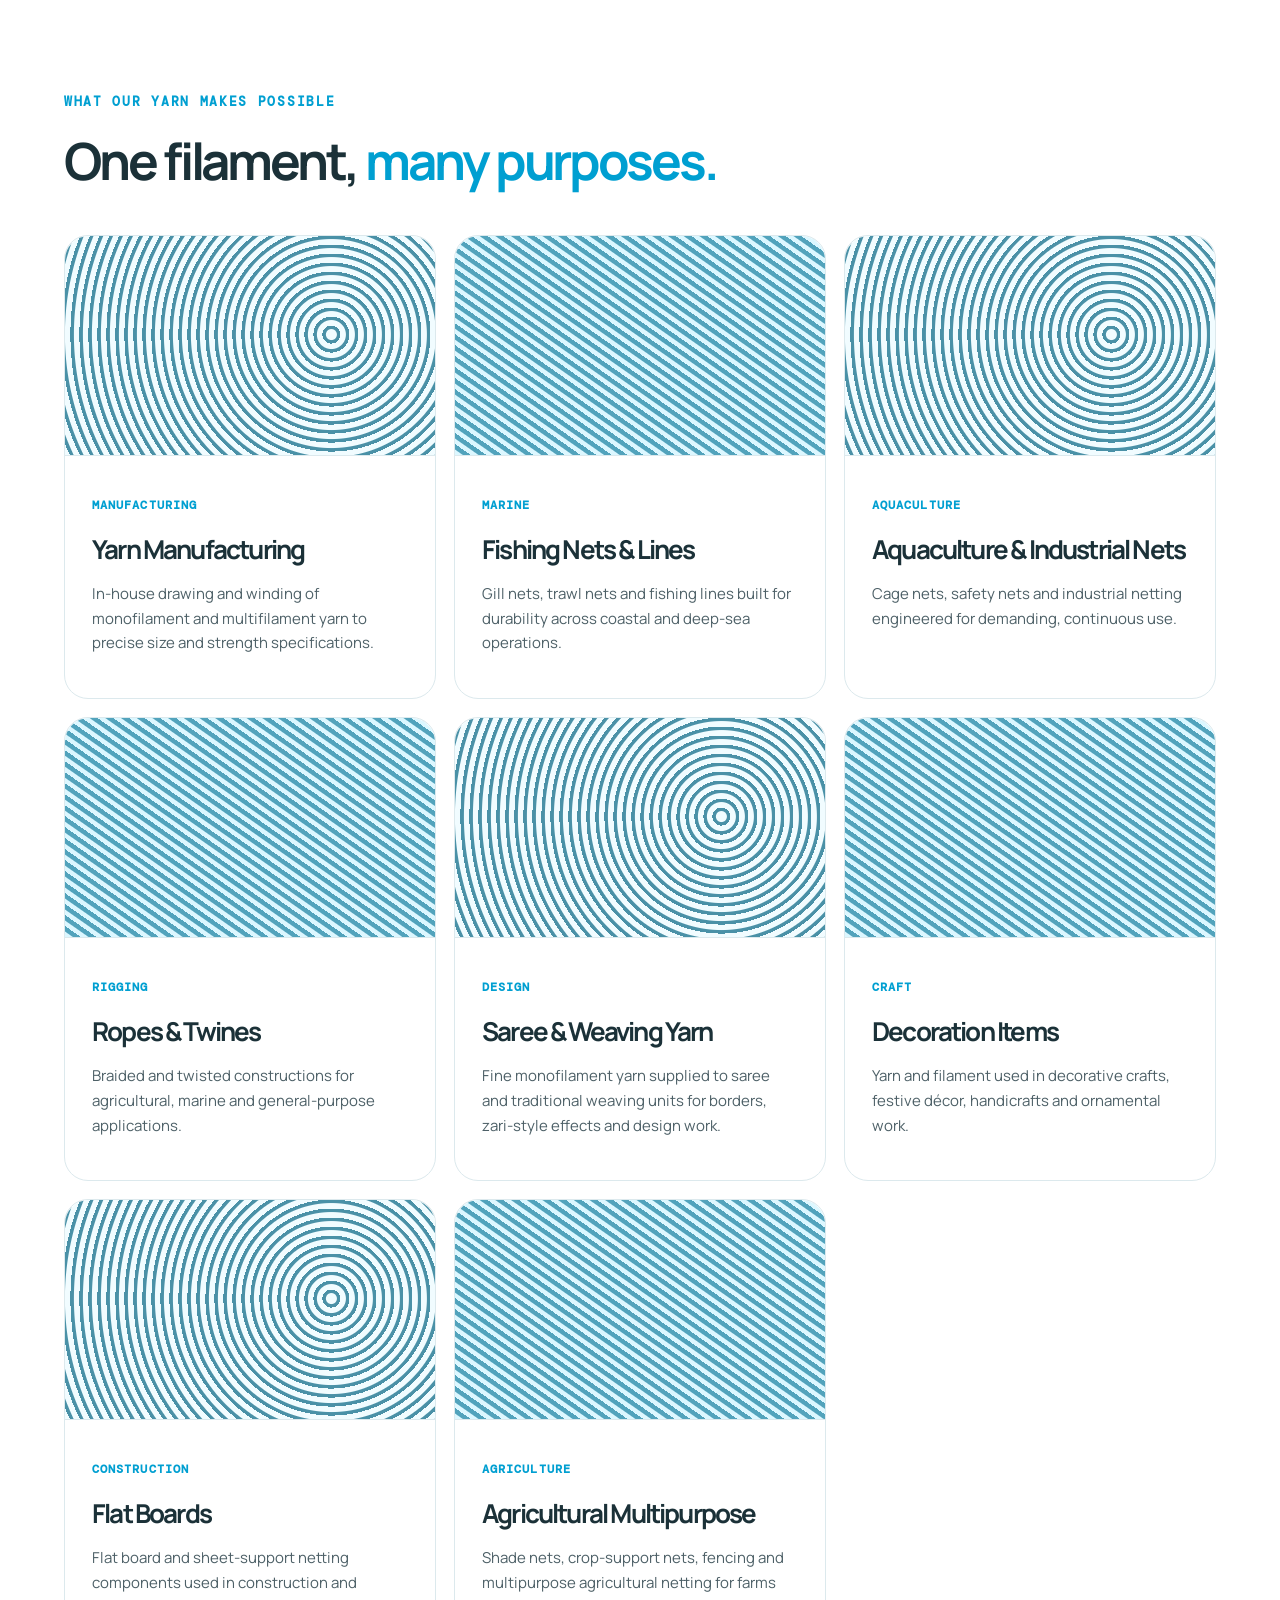
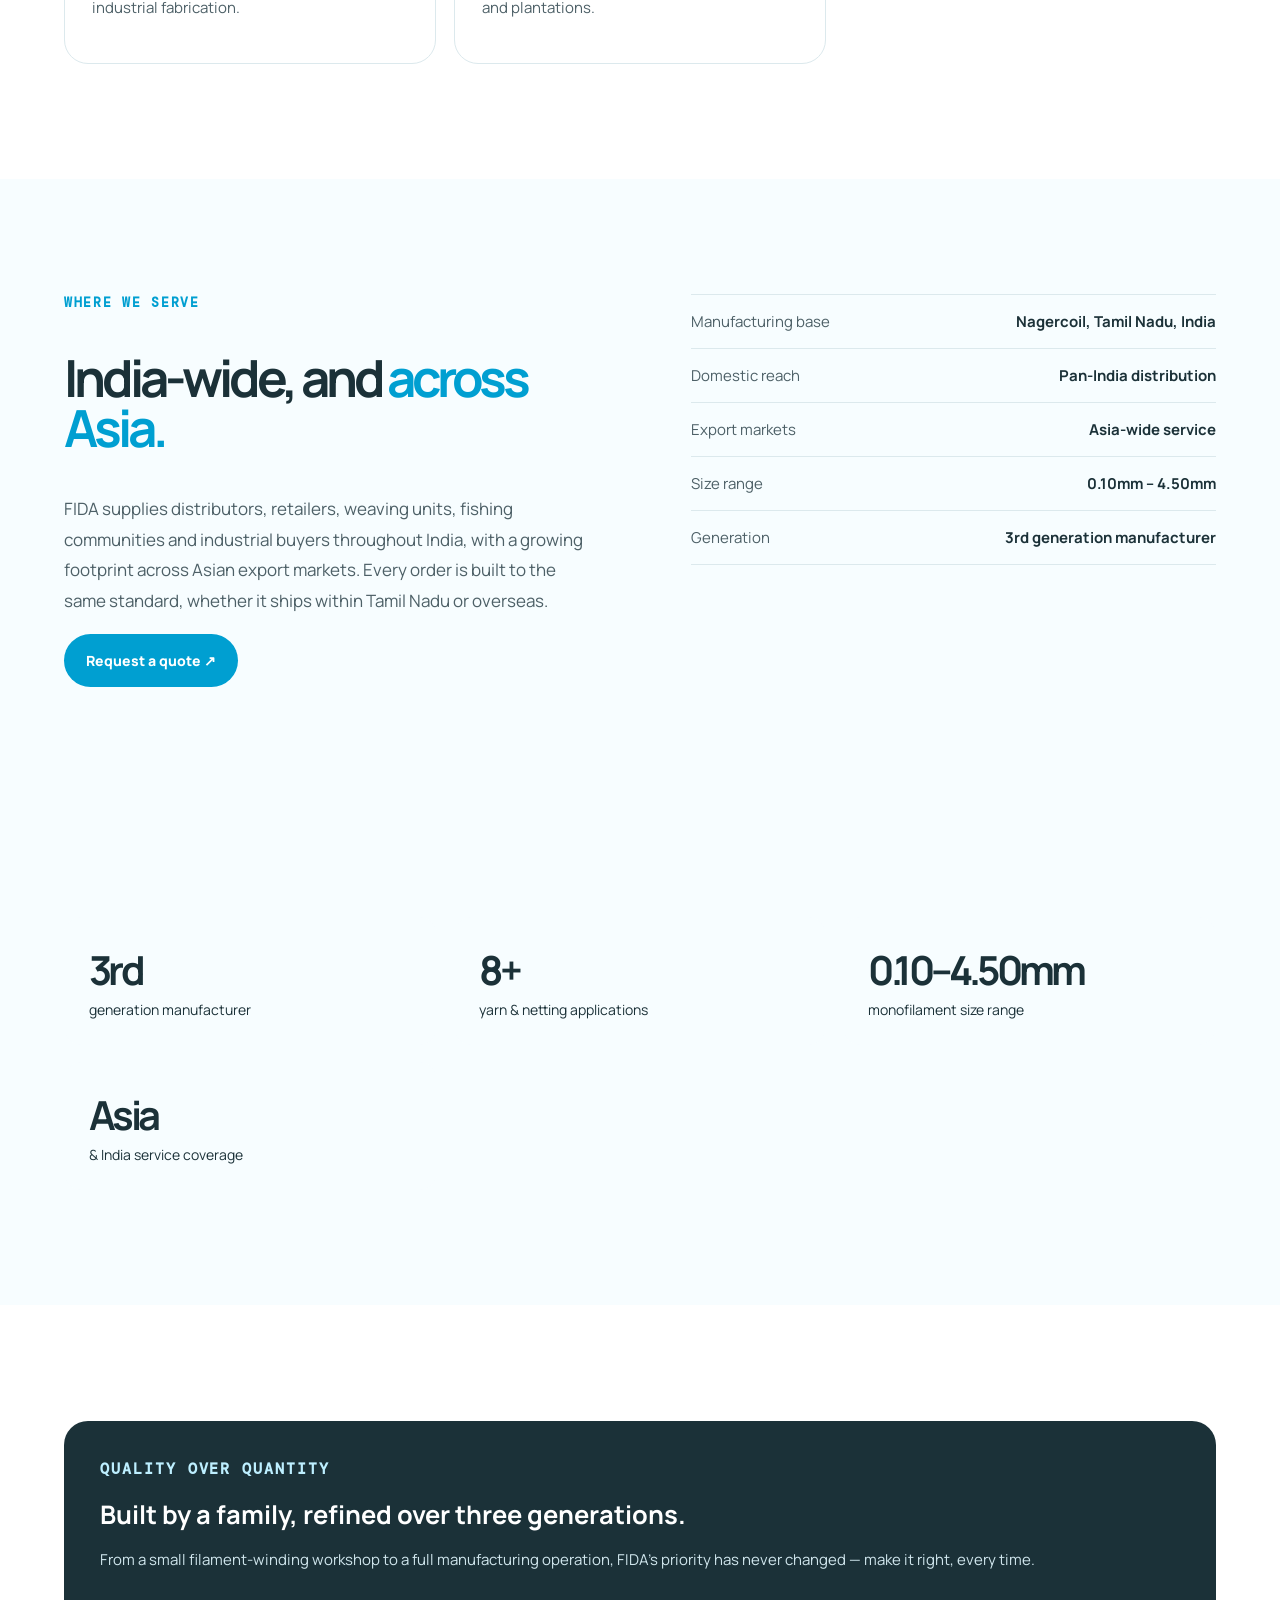
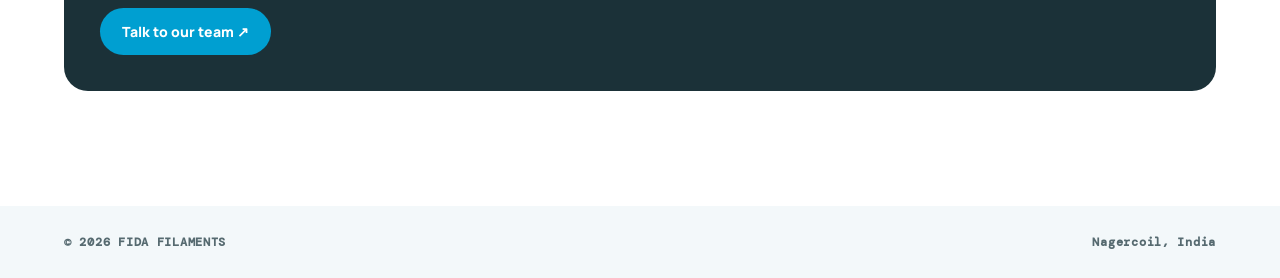
==== commit b201bca2: "Fix product image mapping and mobile layout" ====
--- a/about.html
+++ b/about.html
@@ -1 +1 @@
-<!doctype html><html lang="en"><head><meta charset="utf-8"><meta name="viewport" content="width=device-width,initial-scale=1"><title>About FIDA | FIDA FILAMENTS</title><link rel="preconnect" href="https://fonts.googleapis.com"><link href="https://fonts.googleapis.com/css2?family=Bevan&family=DM+Mono&family=Manrope:wght@400;600;700;800&family=Playfair+Display:ital,wght@0,700;1,700&display=swap" rel="stylesheet"><link rel="stylesheet" href="app.css"><script src="site.js"></script></head><body><header class="site-header"><a class="brand" href="index.html"><img class="brand-logo" src="asserts/fida-logo.png" alt="FIDA Filaments logo">FIDA <span class="brand-mark">FILAMENTS</span></a><button class="menu-toggle" data-menu-toggle>☰</button><nav class="site-nav" data-menu><a href="products.html">Products</a><a href="about.html">About FIDA</a><a href="quality.html">Quality</a><a href="resources.html">Resources</a><a class="nav-button" href="contact.html">Request a quote ↗</a></nav></header><main><section class="page-hero"><p class="eyebrow">FIDA FILAMENTS PRIVATE LIMITED</p><h1>Manufacturing confidence, <em>metre by metre.</em></h1><p class="lead">A Nagercoil manufacturer serving fishing, industrial and agricultural markets with a single, clear priority: quality over quantity.</p></section><section class="content two-col"><div class="copy"><h2>A practical partner for materials that matter.</h2><p>FIDA produces synthetic filaments, fishing nets, ropes and technical netting for distributors, retailers and industrial buyers in India and export markets.</p><p>Our material expertise spans monofilament and multifilament yarns, fishing nets and durable industrial netting systems.</p><a class="button" href="contact.html">Work with FIDA ↗</a></div><div class="visual-panel" style="overflow: hidden; padding: 0; background: none; position: relative;"><video src="asserts/Nylon Monofilament.mp4" autoplay loop muted playsinline style="position: absolute; top: 0; left: 0; width: 100%; height: 100%; object-fit: cover;"></video></div></section><section class="content" style="background:#f7feff"><div class="stats"><div class="stat"><strong>3</strong><span>core product categories</span></div><div class="stat"><strong>B2B</strong><span>manufacturing focus</span></div><div class="stat"><strong>1</strong><span>standard: quality first</span></div></div></section></main><footer class="site-footer"><span>© <span data-year></span> FIDA FILAMENTS</span><span>Nagercoil, India</span></footer></body></html>+<!doctype html><html lang="en"><head><meta charset="utf-8"><meta name="viewport" content="width=device-width,initial-scale=1"><title>About FIDA | FIDA FILAMENTS</title><link rel="preconnect" href="https://fonts.googleapis.com"><link href="https://fonts.googleapis.com/css2?family=Bevan&family=DM+Mono&family=Manrope:wght@400;600;700;800&family=Playfair+Display:ital,wght@0,700;1,700&display=swap" rel="stylesheet"><link rel="stylesheet" href="app.css"><script src="site.js"></script></head><body><header class="site-header"><a class="brand" href="index.html"><img class="brand-logo" src="asserts/fida-logo.png" alt="FIDA Filaments logo"><span class="brand-text"><span class="brand-name">FIDA <span class="brand-mark">FILAMENTS</span></span><span class="brand-tagline">Private Limited</span></span></a><button class="menu-toggle" data-menu-toggle>☰</button><nav class="site-nav" data-menu><a href="index.html">Home</a><a href="products.html">Products</a><a href="about.html">About FIDA</a><a href="quality.html">Quality</a><a href="resources.html">Resources</a><a class="nav-button" href="contact.html">Request a quote ↗</a></nav></header><main><section class="page-hero"><p class="eyebrow">FIDA FILAMENTS PRIVATE LIMITED · 3RD GENERATION MANUFACTURER</p><h1>Manufacturing confidence, <em>metre by metre.</em></h1><p class="lead">A third-generation, Nagercoil-based manufacturer serving customers across India and Asia with monofilament yarn engineered from 0.10mm to 4.50mm — for fishing, industrial, textile, decorative and agricultural markets.</p></section><section class="content two-col"><div class="copy"><h2>A practical partner for materials that matter.</h2><p>FIDA is a third-generation family enterprise, carrying forward decades of filament-making knowledge into a modern manufacturing operation. We produce synthetic filaments, fishing nets, ropes and technical netting for distributors, retailers and industrial buyers across India and export markets throughout Asia.</p><p>Our material expertise spans monofilament and multifilament yarns from 0.10mm up to 4.50mm, fishing nets, durable industrial netting systems, and specialty yarn for saree design, decorative craft and agricultural use.</p><a class="button" href="contact.html">Work with FIDA ↗</a></div><div class="visual-panel" style="overflow: hidden; padding: 0; background: none; position: relative;"><video src="asserts/Nylon Monofilament.mp4" autoplay loop muted playsinline style="position: absolute; top: 0; left: 0; width: 100%; height: 100%; object-fit: cover;"></video></div></section><section class="content"><p class="eyebrow">WHAT OUR YARN MAKES POSSIBLE</p><h2 style="font-size:clamp(2rem,4vw,3.4rem);letter-spacing:-.06em;margin:0 0 40px;max-width:720px">One filament, <em style="color:var(--purple);font-style:normal">many purposes.</em></h2><div class="product-grid"><article class="product-card"><div class="product-art"></div><small>Manufacturing</small><h2>Yarn Manufacturing</h2><p>In-house drawing and winding of monofilament and multifilament yarn to precise size and strength specifications.</p></article><article class="product-card"><div class="product-art"></div><small>Marine</small><h2>Fishing Nets &amp; Lines</h2><p>Gill nets, trawl nets and fishing lines built for durability across coastal and deep-sea operations.</p></article><article class="product-card"><div class="product-art"></div><small>Aquaculture</small><h2>Aquaculture &amp; Industrial Nets</h2><p>Cage nets, safety nets and industrial netting engineered for demanding, continuous use.</p></article><article class="product-card"><div class="product-art"></div><small>Rigging</small><h2>Ropes &amp; Twines</h2><p>Braided and twisted constructions for agricultural, marine and general-purpose applications.</p></article><article class="product-card"><div class="product-art"></div><small>Design</small><h2>Saree &amp; Weaving Yarn</h2><p>Fine monofilament yarn supplied to saree and traditional weaving units for borders, zari-style effects and design work.</p></article><article class="product-card"><div class="product-art"></div><small>Craft</small><h2>Decoration Items</h2><p>Yarn and filament used in decorative crafts, festive décor, handicrafts and ornamental work.</p></article><article class="product-card"><div class="product-art"></div><small>Construction</small><h2>Flat Boards</h2><p>Flat board and sheet-support netting components used in construction and industrial fabrication.</p></article><article class="product-card"><div class="product-art"></div><small>Agriculture</small><h2>Agricultural Multipurpose</h2><p>Shade nets, crop-support nets, fencing and multipurpose agricultural netting for farms and plantations.</p></article></div></section><section class="content two-col" style="background:#f7fdff"><div class="copy"><p class="eyebrow">WHERE WE SERVE</p><h2>India-wide, and <em style="color:var(--purple);font-style:normal">across Asia.</em></h2><p>FIDA supplies distributors, retailers, weaving units, fishing communities and industrial buyers throughout India, with a growing footprint across Asian export markets. Every order is built to the same standard, whether it ships within Tamil Nadu or overseas.</p><a class="button" href="contact.html">Request a quote ↗</a></div><ul class="specs"><li><span>Manufacturing base</span><b>Nagercoil, Tamil Nadu, India</b></li><li><span>Domestic reach</span><b>Pan-India distribution</b></li><li><span>Export markets</span><b>Asia-wide service</b></li><li><span>Size range</span><b>0.10mm – 4.50mm</b></li><li><span>Generation</span><b>3rd generation manufacturer</b></li></ul></section><section class="content" style="background:#f7fdff"><div class="stats"><div class="stat"><strong>3rd</strong><span>generation manufacturer</span></div><div class="stat"><strong>8+</strong><span>yarn &amp; netting applications</span></div><div class="stat"><strong>0.10–4.50mm</strong><span>monofilament size range</span></div><div class="stat"><strong>Asia</strong><span>&amp; India service coverage</span></div></div></section><section class="content"><div class="quote-box"><p class="eyebrow" style="color:#bdefff">QUALITY OVER QUANTITY</p><h2 style="margin:0 0 12px">Built by a family, refined over three generations.</h2><p>From a small filament-winding workshop to a full manufacturing operation, FIDA's priority has never changed — make it right, every time.</p><a class="button" style="margin-top:20px" href="contact.html">Talk to our team ↗</a></div></section></main><footer class="site-footer"><span>© <span data-year></span> FIDA FILAMENTS</span><span>Nagercoil, India</span></footer></body></html>
--- a/app.css
+++ b/app.css
@@ -1,2 +1,2 @@
 @import url('https://fonts.googleapis.com/css2?family=Bevan&display=swap');
-:root{--ink:#1b3538;--muted:#6d8385;--purple:#3d8a93;--lavender:#eafdff;--pale:#f7feff;--teal:#007f87;--line:#dcebed;--r:24px;--shadow:0 20px 55px #32214b18}*{box-sizing:border-box}html{scroll-behavior:smooth}body{margin:0;color:var(--ink);background:#fff;font-family:Manrope,Arial,sans-serif}a{text-decoration:none;color:inherit}button,input,select,textarea{font:inherit}.site-header{display:flex;align-items:center;justify-content:space-between;padding:21px clamp(20px,5vw,76px);border-bottom:1px solid var(--line);background:#fffffff2;position:sticky;top:0;z-index:9;backdrop-filter:blur(12px)}.brand{display:flex;align-items:center;gap:11px;font-family:'Bevan','Playfair Display',serif;font-weight:400;font-size:1.35rem;letter-spacing:-.02em;color:var(--ink);text-transform:uppercase}.brand-logo{width:40px;height:40px;border-radius:11px;object-fit:cover;box-shadow:0 6px 16px #007f8740;transition:transform .35s cubic-bezier(.16,1,.3,1),box-shadow .35s}.brand:hover .brand-logo{transform:rotate(-6deg) scale(1.08);box-shadow:0 10px 22px #007f8759}.brand-mark{font-family:'Bevan','Playfair Display',serif;font-size:.62em;letter-spacing:-.01em;color:var(--teal);opacity:.95}.site-nav{display:flex;align-items:center;gap:27px;font-size:12px;font-weight:800}.site-nav a:hover{color:var(--purple)}.nav-button,.button{display:inline-flex;align-items:center;justify-content:center;border:0;border-radius:999px;padding:13px 20px;color:#fff;background:var(--purple);font-weight:800;font-size:12px;cursor:pointer}.menu-toggle{display:none;border:0;background:transparent;font-size:25px}.page-hero{padding:clamp(70px,11vw,150px) clamp(20px,10vw,160px);background:radial-gradient(circle at 85% 10%,#daf8fb 0,transparent 23%),var(--pale)}.eyebrow{margin:0 0 15px;color:var(--purple);font:500 10px "DM Mono",monospace;letter-spacing:.13em}.page-hero h1,.display{max-width:850px;margin:0;font-size:clamp(3rem,7vw,7rem);line-height:.9;letter-spacing:-.09em}.page-hero em,.display em{color:var(--purple);font-family:"Playfair Display",serif}.lead{max-width:550px;color:var(--muted);line-height:1.75;margin:24px 0 0}.content{padding:clamp(60px,9vw,120px) clamp(20px,5vw,76px)}.product-grid{display:grid;grid-template-columns:repeat(3,1fr);gap:18px}.product-card{min-height:330px;padding:27px;border:1px solid var(--line);border-radius:var(--r);background:#fff;transition:transform .25s,box-shadow .25s}.product-card:hover{transform:translateY(-8px);box-shadow:var(--shadow)}.product-art{height:220px;margin:-27px -27px 35px;border-radius:var(--r) var(--r) 0 0;background:repeating-radial-gradient(circle at 72% 45%,#f1feff 0 5px,#4a9ea7 6px 9px);border-bottom:1px solid var(--line)}.product-card:nth-child(2n) .product-art{background:repeating-linear-gradient(35deg,#dcfbff 0 4px,#52b1bc 5px 9px)}.product-card small,.tag{color:var(--purple);font:500 10px "DM Mono",monospace;letter-spacing:.09em;text-transform:uppercase}.product-card h2{margin:17px 0 9px;font-size:26px;letter-spacing:-.07em}.product-card p{color:var(--muted);font-size:13px;line-height:1.6}.text-link{font-size:12px;font-weight:800;color:var(--purple)}.two-col{display:grid;grid-template-columns:1fr 1fr;gap:clamp(35px,8vw,120px)}.copy{color:var(--muted);line-height:1.8}.copy h2{color:var(--ink);font-size:clamp(2rem,4vw,4rem);line-height:.96;letter-spacing:-.08em}.visual-panel{min-height:420px;border-radius:var(--r);background:radial-gradient(circle at center,#fff 0 11%,#b8ebf1 12% 16%,#45969f 17% 19%,transparent 20%),repeating-radial-gradient(circle,#eafdff 0 6px,#56aeb8 7px 11px);box-shadow:var(--shadow)}.detail-grid{display:grid;grid-template-columns:1.1fr .9fr;gap:50px}.specs{margin:0;padding:0;list-style:none;border-top:1px solid var(--line)}.specs li{display:flex;justify-content:space-between;gap:20px;padding:16px 0;border-bottom:1px solid var(--line);font-size:13px}.specs span{color:var(--muted)}.quote-box{padding:36px;border-radius:var(--r);background:var(--ink);color:#fff}.quote-box p{color:#d0eaed;line-height:1.7}.form-panel{max-width:760px;padding:clamp(25px,5vw,60px);border-radius:var(--r);background:var(--pale)}.form-grid{display:grid;grid-template-columns:1fr 1fr;gap:18px}.field.full{grid-column:1/-1}label{display:block;margin-bottom:6px;color:var(--muted);font:500 10px "DM Mono",monospace;letter-spacing:.1em}input,select,textarea{width:100%;padding:12px 0;border:0;border-bottom:1px solid #c4d9db;background:transparent;outline:0}textarea{min-height:90px}.form-success{padding:25px;color:var(--purple)}.resource-list{border-top:1px solid var(--line)}.resource{display:flex;justify-content:space-between;align-items:center;gap:25px;padding:25px 0;border-bottom:1px solid var(--line)}.resource h3{margin:0 0 6px;letter-spacing:-.04em}.resource p{margin:0;color:var(--muted);font-size:13px}.stats{display:grid;grid-template-columns:repeat(3,1fr);gap:17px}.stat{padding:25px;border-radius:18px;background:var(--pale)}.stat strong{display:block;font-size:40px;letter-spacing:-.09em}.site-footer{display:flex;justify-content:space-between;gap:15px;padding:28px clamp(20px,5vw,76px);color:#6f8284;background:#f3f9fa;font:10px "DM Mono",monospace;letter-spacing:.06em}@media(max-width:720px){.menu-toggle{display:block}.site-nav{display:none;position:absolute;top:70px;left:0;right:0;padding:20px;flex-direction:column;align-items:stretch;background:white;border-bottom:1px solid var(--line)}.site-nav.open{display:flex}.product-grid,.two-col,.detail-grid{grid-template-columns:1fr}.form-grid{grid-template-columns:1fr}.field.full{grid-column:auto}.stats{grid-template-columns:1fr}.site-footer{flex-direction:column}.resource{align-items:flex-start;flex-direction:column}}@keyframes slideUpFadeIn{from{opacity:0;transform:translateY(30px)}to{opacity:1;transform:translateY(0)}}@keyframes fadeOut{from{opacity:1}to{opacity:0}}@keyframes float{0%{transform:translate(0,0)}100%{transform:translate(30px,-30px)}}.animate-entrance{animation:slideUpFadeIn .6s cubic-bezier(.16,1,.3,1) backwards}.delay-1{animation-delay:.1s}.delay-2{animation-delay:.2s}.delay-3{animation-delay:.3s}.img-swap{position:relative;overflow:hidden}.img-swap img{position:absolute;inset:0;width:100%;height:100%;object-fit:cover;transition:opacity .6s ease,transform .6s ease}.img-swap .img-b{opacity:0;transform:scale(1.08)}.img-swap:hover .img-a{opacity:0;transform:scale(1.05)}.img-swap:hover .img-b{opacity:1;transform:scale(1)}.dropzone{position:relative;border:2px dashed var(--line);border-radius:16px;padding:16px;text-align:center;cursor:pointer;transition:border-color .2s,background .2s;background:#fff}.dropzone:hover{border-color:var(--purple)}.dropzone.drag-over{border-color:var(--purple);background:var(--lavender)}.dropzone.uploading{opacity:.6;pointer-events:none}.dropzone-hint{margin:8px 0 0;font-size:11px;color:var(--muted)}.dropzone-preview{display:flex;justify-content:center;min-height:0}.dropzone-preview img{max-height:110px;max-width:100%;border-radius:10px;object-fit:cover}+:root{--ink:#1b3138;--muted:#4d6067;--purple:#009fd1;--lavender:#eafaff;--pale:#f7fdff;--teal:#006888;--line:#dce9ed;--r:24px;--shadow:0 20px 55px #21414b18}*{box-sizing:border-box}html{scroll-behavior:smooth}body{margin:0;color:var(--ink);background:#fff;font-family:Manrope,Arial,sans-serif;font-size:17px}a{text-decoration:none;color:inherit}button,input,select,textarea{font:inherit}.site-header{display:flex;align-items:center;justify-content:space-between;padding:21px clamp(20px,5vw,76px);border-bottom:1px solid var(--line);background:#fffffff2;position:sticky;top:0;z-index:9;backdrop-filter:blur(12px)}.brand{display:flex;align-items:center;gap:11px;font-family:'Bevan','Playfair Display',serif;font-weight:400;font-size:1.35rem;letter-spacing:-.02em;color:var(--ink);text-transform:uppercase}.brand-logo{width:40px;height:40px;border-radius:11px;object-fit:cover;box-shadow:0 6px 16px #00688840;transition:transform .35s cubic-bezier(.16,1,.3,1),box-shadow .35s}.brand:hover .brand-logo{transform:rotate(-6deg) scale(1.08);box-shadow:0 10px 22px #00688859}.brand-mark{font-family:'Bevan','Playfair Display',serif;font-size:.62em;letter-spacing:-.01em;color:var(--teal);opacity:.95}.brand-text{display:flex;flex-direction:column;line-height:1;gap:4px}.brand-name{display:block}.brand-tagline{font-family:Manrope,Arial,sans-serif;font-size:11px;font-weight:800;letter-spacing:.1em;text-transform:uppercase;color:var(--ink)}.site-nav{display:flex;align-items:center;gap:27px;font-size:15px;font-weight:800}.site-nav a:hover{color:var(--purple)}.nav-button,.button{display:inline-flex;align-items:center;justify-content:center;border:0;border-radius:999px;padding:14px 22px;color:#fff;background:var(--purple);font-weight:800;font-size:14px;cursor:pointer}.menu-toggle{display:none;border:0;background:transparent;font-size:25px}.page-hero{padding:clamp(70px,11vw,150px) clamp(20px,10vw,160px);background:radial-gradient(circle at 85% 10%,#daf3fb 0,transparent 23%),var(--pale)}.eyebrow{margin:0 0 15px;color:var(--purple);font:600 13px "DM Mono",monospace;letter-spacing:.13em}.page-hero h1,.display{max-width:850px;margin:0;font-size:clamp(3rem,7vw,7rem);line-height:.9;letter-spacing:-.09em}.page-hero em,.display em{color:var(--purple);font-family:"Playfair Display",serif}.lead{max-width:600px;color:var(--muted);line-height:1.75;font-size:18px;margin:24px 0 0}.content{padding:clamp(60px,9vw,120px) clamp(20px,5vw,76px)}.product-grid{display:grid;grid-template-columns:repeat(3,1fr);gap:18px}.product-card{min-height:330px;padding:27px;border:1px solid var(--line);border-radius:var(--r);background:#fff;transition:transform .25s,box-shadow .25s}.product-card:hover{transform:translateY(-8px);box-shadow:var(--shadow)}.product-art{height:220px;margin:-27px -27px 35px;border-radius:var(--r) var(--r) 0 0;background:repeating-radial-gradient(circle at 72% 45%,#f1fcff 0 5px,#4a91a7 6px 9px);border-bottom:1px solid var(--line);overflow:hidden}.product-card:nth-child(2n) .product-art{background:repeating-linear-gradient(35deg,#dcf7ff 0 4px,#52a3bc 5px 9px)}.product-art img{width:100%;height:100%;object-fit:cover;display:block;transition:transform .35s cubic-bezier(.16,1,.3,1)}.product-card:hover .product-art img{transform:scale(1.06)}.product-card small,.tag{color:var(--purple);font:600 12px "DM Mono",monospace;letter-spacing:.09em;text-transform:uppercase}.product-card h2{margin:17px 0 9px;font-size:26px;letter-spacing:-.07em}.product-card p{color:var(--muted);font-size:15px;line-height:1.65}.text-link{font-size:14px;font-weight:800;color:var(--purple)}.two-col{display:grid;grid-template-columns:1fr 1fr;gap:clamp(35px,8vw,120px)}.copy{color:var(--muted);line-height:1.8;font-size:17px}.copy h2{color:var(--ink);font-size:clamp(2rem,4vw,4rem);line-height:.96;letter-spacing:-.08em}.visual-panel{min-height:420px;border-radius:var(--r);background:radial-gradient(circle at center,#fff 0 11%,#b8e3f1 12% 16%,#45899f 17% 19%,transparent 20%),repeating-radial-gradient(circle,#eafaff 0 6px,#56a1b8 7px 11px);box-shadow:var(--shadow)}.detail-grid{display:grid;grid-template-columns:1.1fr .9fr;gap:50px;align-items:start}.specs{margin:0;padding:0;list-style:none;border-top:1px solid var(--line)}.specs li{display:flex;justify-content:space-between;gap:20px;padding:16px 0;border-bottom:1px solid var(--line);font-size:15px}.specs span{color:var(--muted)}.quote-box{padding:36px;border-radius:var(--r);background:var(--ink);color:#fff}.quote-box p{color:#d0e6ed;line-height:1.7;font-size:15px}.form-panel{max-width:760px;padding:clamp(25px,5vw,60px);border-radius:var(--r);background:var(--pale)}.form-grid{display:grid;grid-template-columns:1fr 1fr;gap:18px}.field.full{grid-column:1/-1}label{display:block;margin-bottom:6px;color:var(--muted);font:600 12px "DM Mono",monospace;letter-spacing:.1em}input,select,textarea{width:100%;padding:12px 0;border:0;border-bottom:1px solid #c4d5db;background:transparent;outline:0;font-size:15px}textarea{min-height:90px}.form-success{padding:25px;color:var(--purple)}.resource-list{border-top:1px solid var(--line)}.resource{display:flex;justify-content:space-between;align-items:center;gap:25px;padding:25px 0;border-bottom:1px solid var(--line)}.resource h3{margin:0 0 6px;letter-spacing:-.04em;font-size:19px}.resource p{margin:0;color:var(--muted);font-size:15px}.stats{display:grid;grid-template-columns:repeat(3,1fr);gap:17px}.stat{padding:25px;border-radius:18px;background:var(--pale)}.stat strong{display:block;font-size:40px;letter-spacing:-.09em}.stat span{font-size:14px}.site-footer{display:flex;justify-content:space-between;gap:15px;padding:28px clamp(20px,5vw,76px);color:#566a70;background:#f3f8fa;font:600 12px "DM Mono",monospace;letter-spacing:.06em}@media(max-width:720px){.menu-toggle{display:block}.site-nav{display:none;position:absolute;top:70px;left:0;right:0;padding:20px;flex-direction:column;align-items:stretch;background:white;border-bottom:1px solid var(--line)}.site-nav.open{display:flex}.product-grid,.two-col,.detail-grid{grid-template-columns:1fr}.form-grid{grid-template-columns:1fr}.field.full{grid-column:auto}.stats{grid-template-columns:1fr}.site-footer{flex-direction:column}.resource{align-items:flex-start;flex-direction:column}}@keyframes slideUpFadeIn{from{opacity:0;transform:translateY(30px)}to{opacity:1;transform:translateY(0)}}@keyframes fadeOut{from{opacity:1}to{opacity:0}}@keyframes float{0%{transform:translate(0,0)}100%{transform:translate(30px,-30px)}}.animate-entrance{animation:slideUpFadeIn .6s cubic-bezier(.16,1,.3,1) backwards}.delay-1{animation-delay:.1s}.delay-2{animation-delay:.2s}.delay-3{animation-delay:.3s}.img-swap{position:relative;overflow:hidden}.img-swap img{position:absolute;inset:0;width:100%;height:100%;object-fit:cover;transition:opacity .6s ease,transform .6s ease}.img-swap .img-b{opacity:0;transform:scale(1.08)}.img-swap:hover .img-a{opacity:0;transform:scale(1.05)}.img-swap:hover .img-b{opacity:1;transform:scale(1)}.dropzone{position:relative;border:2px dashed var(--line);border-radius:16px;padding:16px;text-align:center;cursor:pointer;transition:border-color .2s,background .2s;background:#fff}.dropzone:hover{border-color:var(--purple)}.dropzone.drag-over{border-color:var(--purple);background:var(--lavender)}.dropzone.uploading{opacity:.6;pointer-events:none}.dropzone-hint{margin:8px 0 0;font-size:11px;color:var(--muted)}.dropzone-preview{display:flex;justify-content:center;min-height:0}.dropzone-preview img{max-height:110px;max-width:100%;border-radius:10px;object-fit:cover}
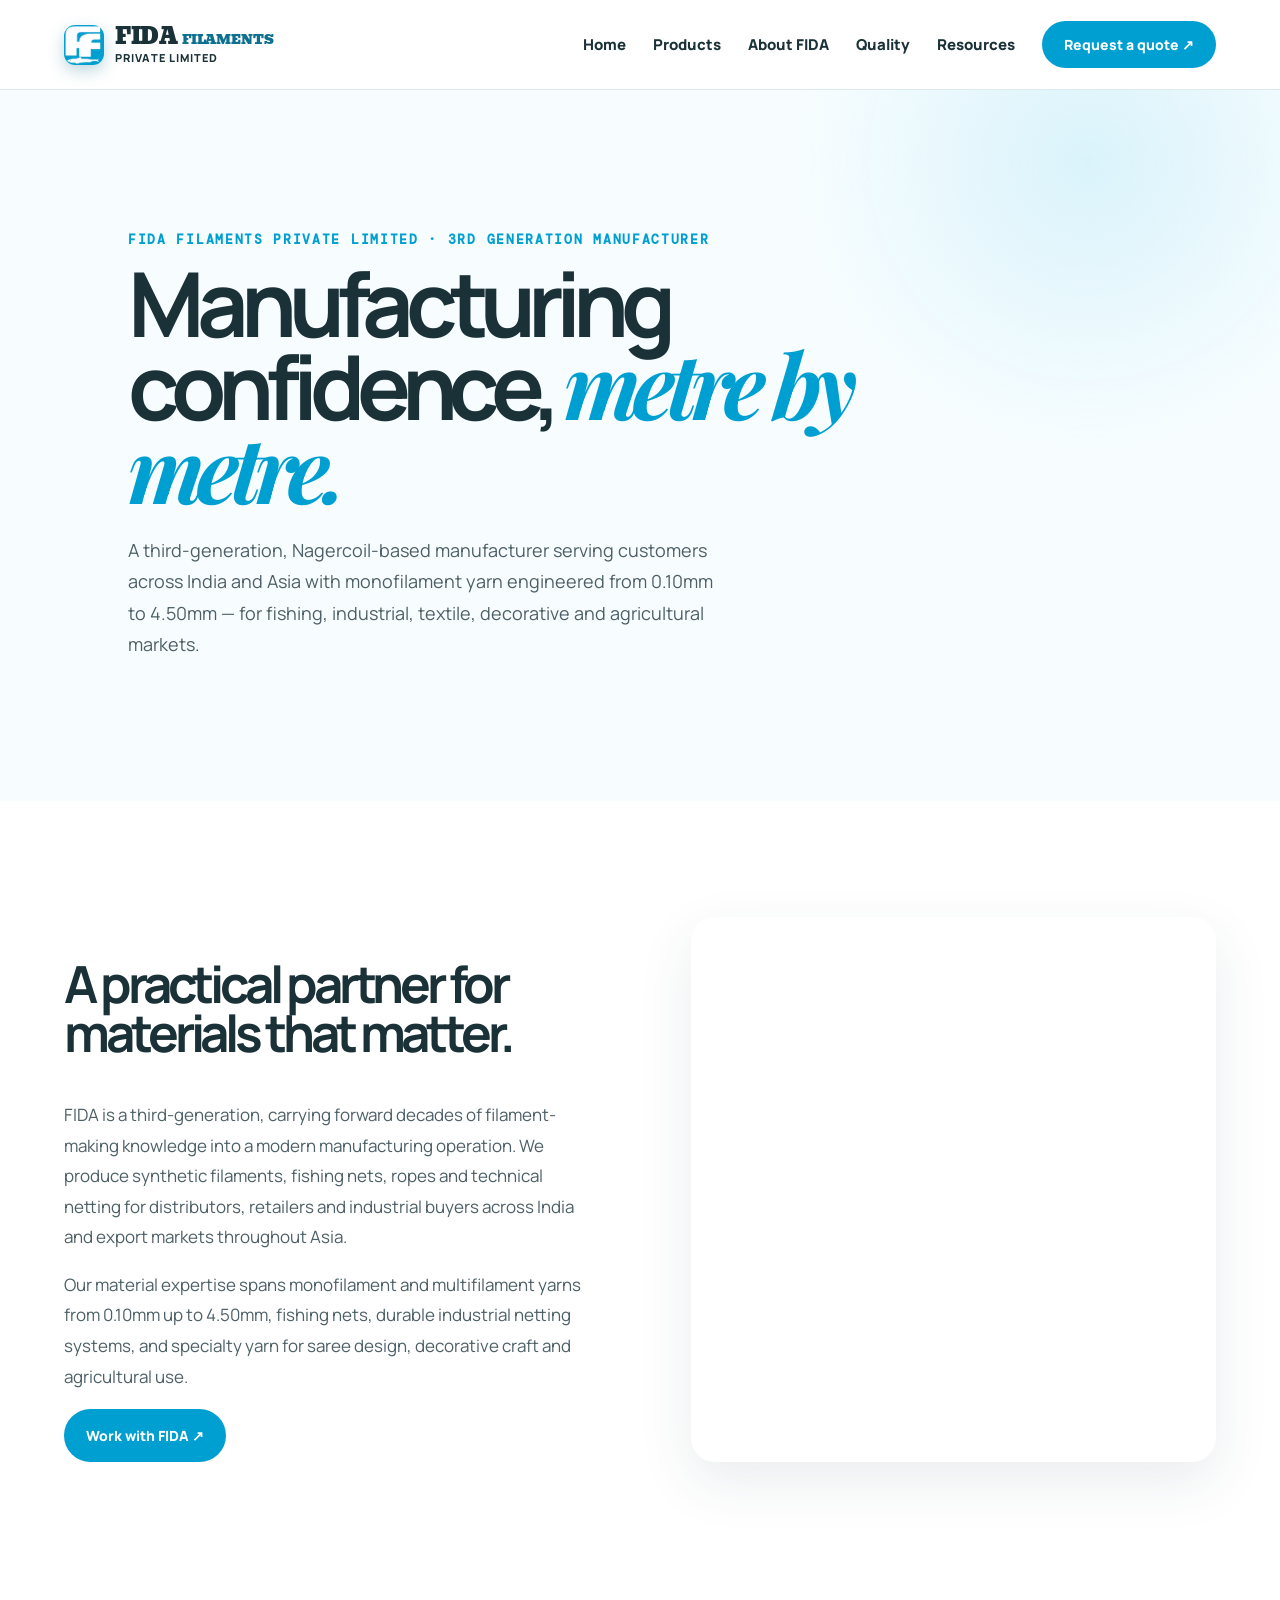
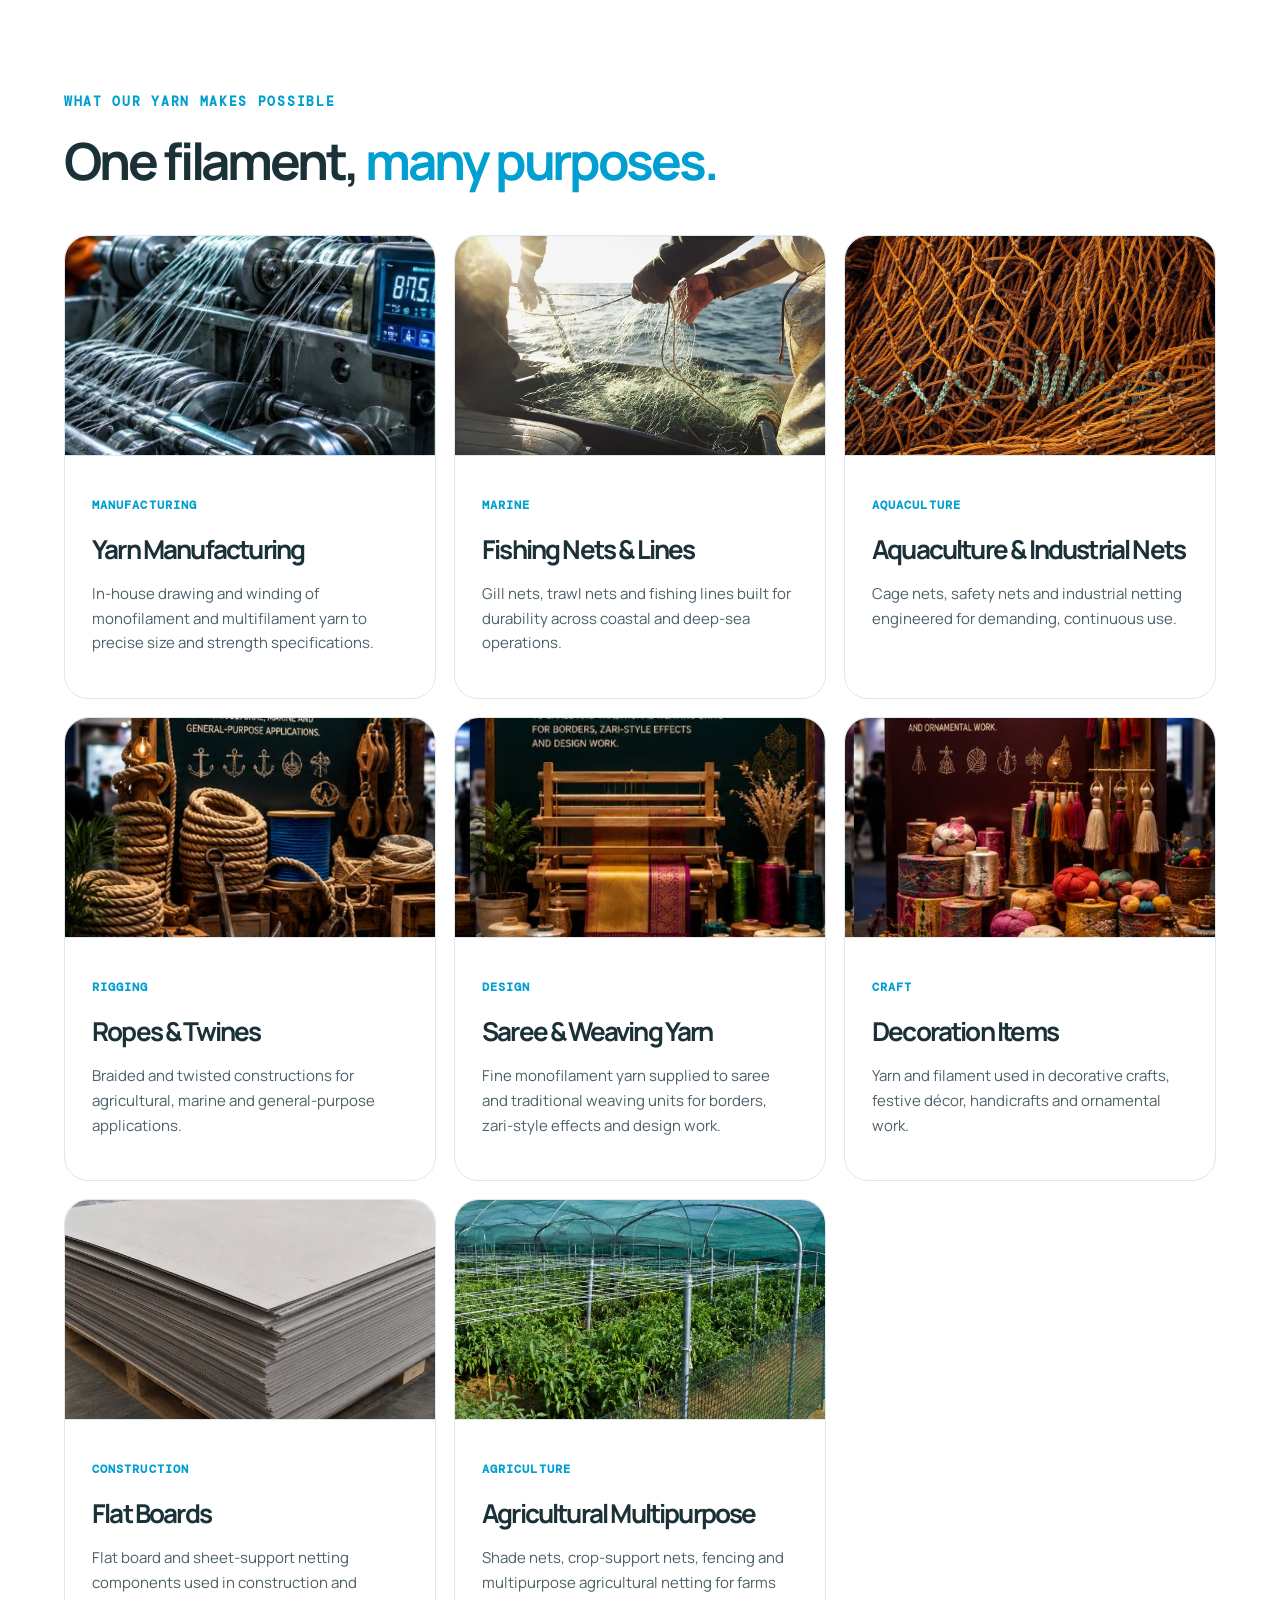
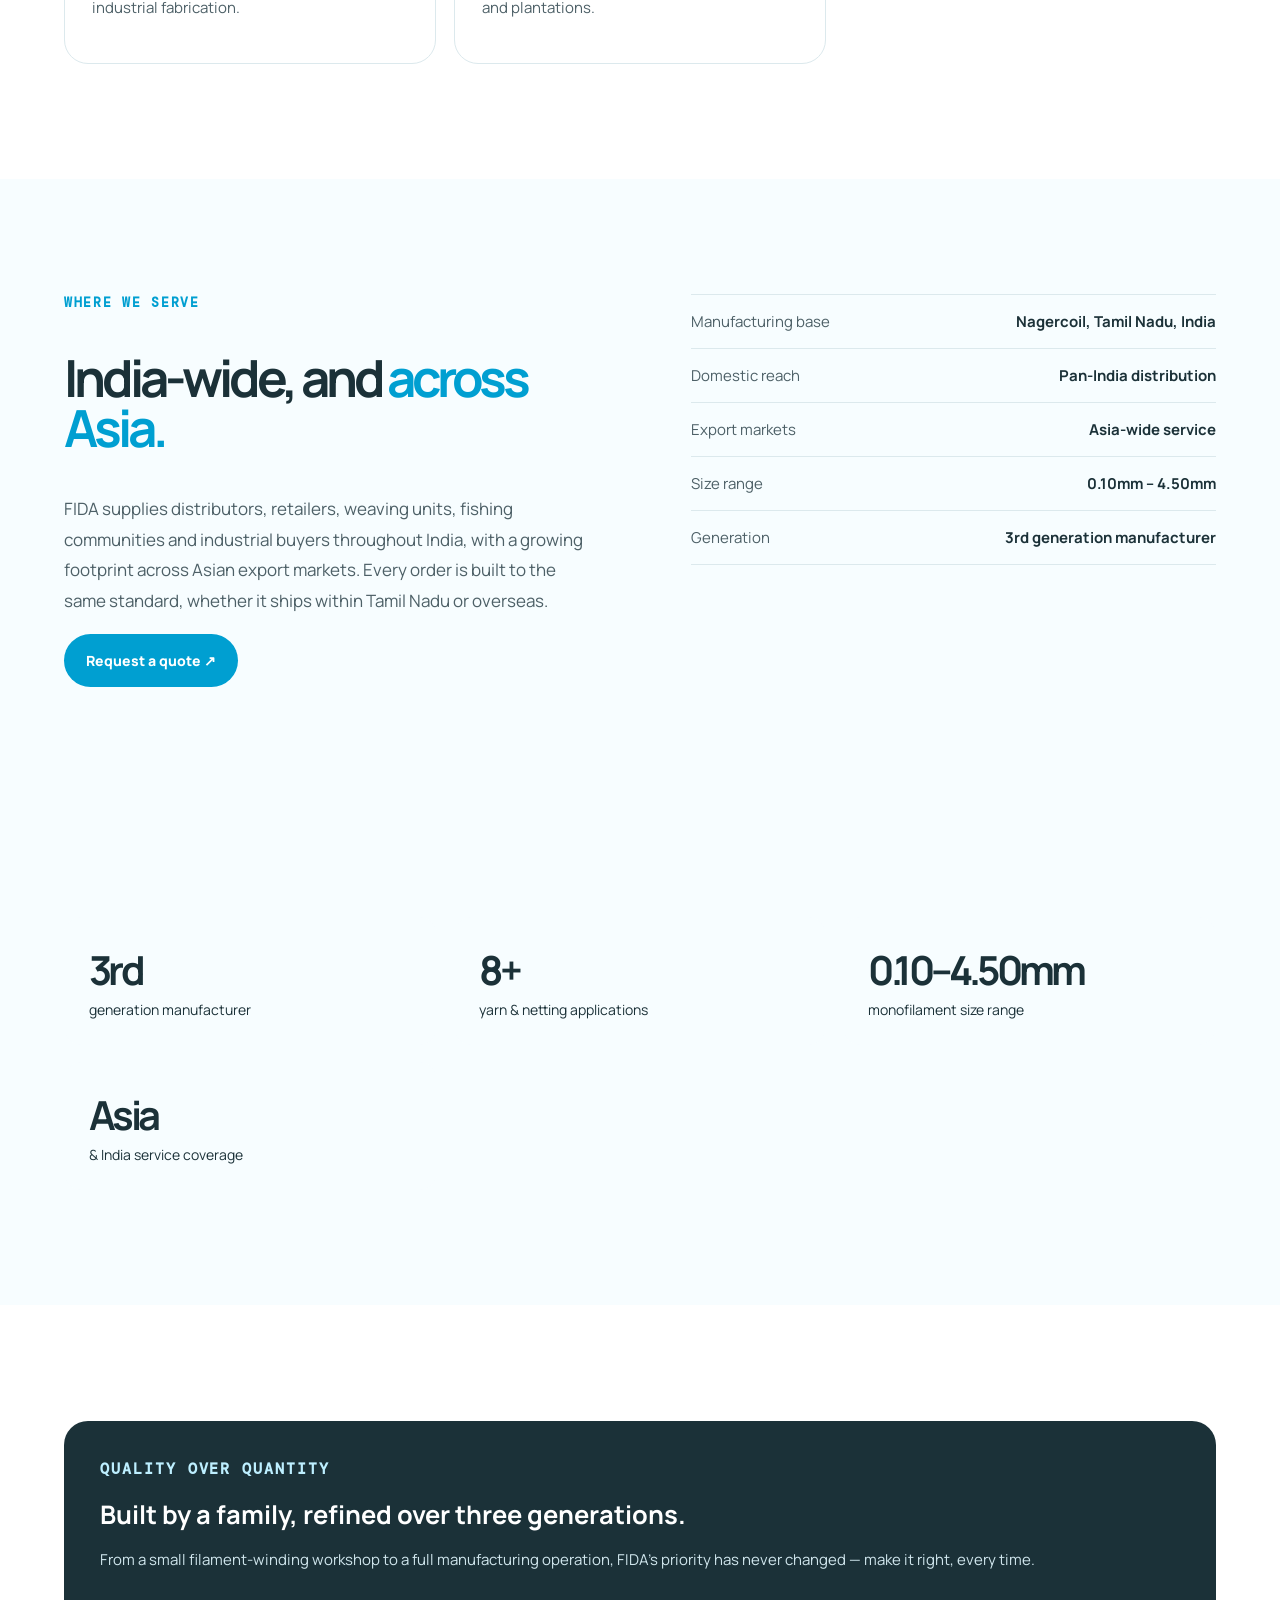
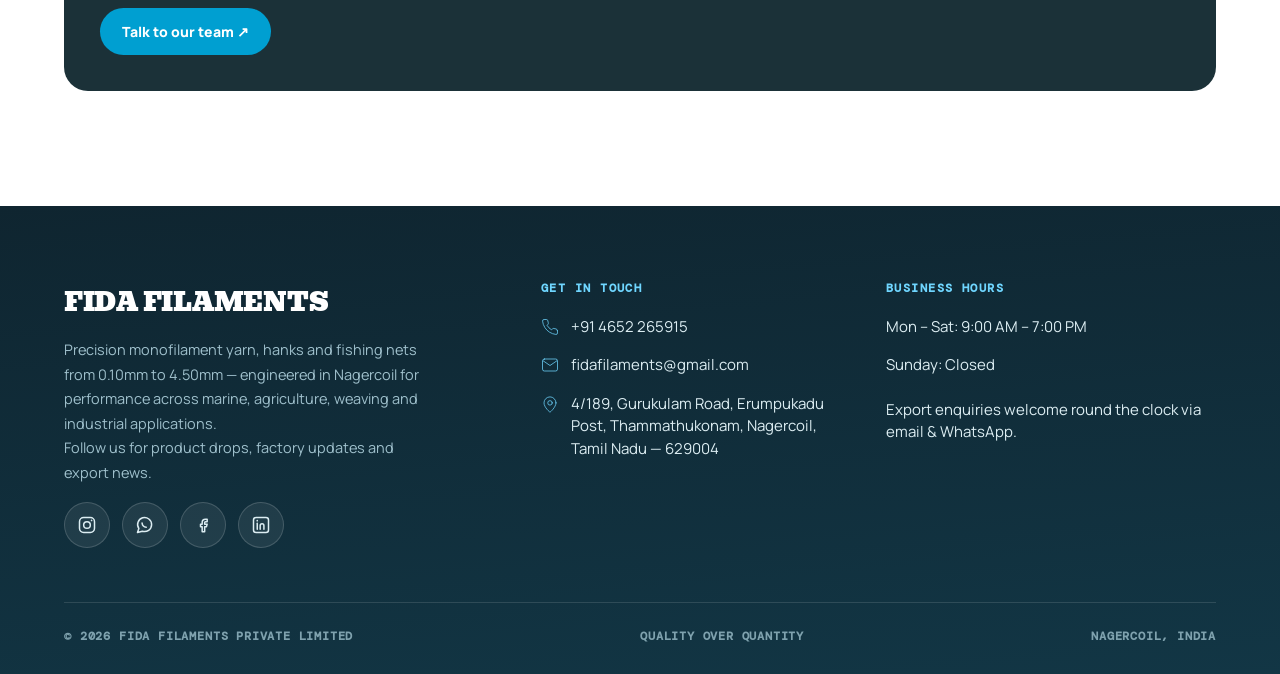
==== commit 0a18db57: "Fix product image mapping and mobile layouttt" ====
--- a/about.html
+++ b/about.html
@@ -1 +1,76 @@
-<!doctype html><html lang="en"><head><meta charset="utf-8"><meta name="viewport" content="width=device-width,initial-scale=1"><title>About FIDA | FIDA FILAMENTS</title><link rel="preconnect" href="https://fonts.googleapis.com"><link href="https://fonts.googleapis.com/css2?family=Bevan&family=DM+Mono&family=Manrope:wght@400;600;700;800&family=Playfair+Display:ital,wght@0,700;1,700&display=swap" rel="stylesheet"><link rel="stylesheet" href="app.css"><script src="site.js"></script></head><body><header class="site-header"><a class="brand" href="index.html"><img class="brand-logo" src="asserts/fida-logo.png" alt="FIDA Filaments logo"><span class="brand-text"><span class="brand-name">FIDA <span class="brand-mark">FILAMENTS</span></span><span class="brand-tagline">Private Limited</span></span></a><button class="menu-toggle" data-menu-toggle>☰</button><nav class="site-nav" data-menu><a href="index.html">Home</a><a href="products.html">Products</a><a href="about.html">About FIDA</a><a href="quality.html">Quality</a><a href="resources.html">Resources</a><a class="nav-button" href="contact.html">Request a quote ↗</a></nav></header><main><section class="page-hero"><p class="eyebrow">FIDA FILAMENTS PRIVATE LIMITED · 3RD GENERATION MANUFACTURER</p><h1>Manufacturing confidence, <em>metre by metre.</em></h1><p class="lead">A third-generation, Nagercoil-based manufacturer serving customers across India and Asia with monofilament yarn engineered from 0.10mm to 4.50mm — for fishing, industrial, textile, decorative and agricultural markets.</p></section><section class="content two-col"><div class="copy"><h2>A practical partner for materials that matter.</h2><p>FIDA is a third-generation family enterprise, carrying forward decades of filament-making knowledge into a modern manufacturing operation. We produce synthetic filaments, fishing nets, ropes and technical netting for distributors, retailers and industrial buyers across India and export markets throughout Asia.</p><p>Our material expertise spans monofilament and multifilament yarns from 0.10mm up to 4.50mm, fishing nets, durable industrial netting systems, and specialty yarn for saree design, decorative craft and agricultural use.</p><a class="button" href="contact.html">Work with FIDA ↗</a></div><div class="visual-panel" style="overflow: hidden; padding: 0; background: none; position: relative;"><video src="asserts/Nylon Monofilament.mp4" autoplay loop muted playsinline style="position: absolute; top: 0; left: 0; width: 100%; height: 100%; object-fit: cover;"></video></div></section><section class="content"><p class="eyebrow">WHAT OUR YARN MAKES POSSIBLE</p><h2 style="font-size:clamp(2rem,4vw,3.4rem);letter-spacing:-.06em;margin:0 0 40px;max-width:720px">One filament, <em style="color:var(--purple);font-style:normal">many purposes.</em></h2><div class="product-grid"><article class="product-card"><div class="product-art"></div><small>Manufacturing</small><h2>Yarn Manufacturing</h2><p>In-house drawing and winding of monofilament and multifilament yarn to precise size and strength specifications.</p></article><article class="product-card"><div class="product-art"></div><small>Marine</small><h2>Fishing Nets &amp; Lines</h2><p>Gill nets, trawl nets and fishing lines built for durability across coastal and deep-sea operations.</p></article><article class="product-card"><div class="product-art"></div><small>Aquaculture</small><h2>Aquaculture &amp; Industrial Nets</h2><p>Cage nets, safety nets and industrial netting engineered for demanding, continuous use.</p></article><article class="product-card"><div class="product-art"></div><small>Rigging</small><h2>Ropes &amp; Twines</h2><p>Braided and twisted constructions for agricultural, marine and general-purpose applications.</p></article><article class="product-card"><div class="product-art"></div><small>Design</small><h2>Saree &amp; Weaving Yarn</h2><p>Fine monofilament yarn supplied to saree and traditional weaving units for borders, zari-style effects and design work.</p></article><article class="product-card"><div class="product-art"></div><small>Craft</small><h2>Decoration Items</h2><p>Yarn and filament used in decorative crafts, festive décor, handicrafts and ornamental work.</p></article><article class="product-card"><div class="product-art"></div><small>Construction</small><h2>Flat Boards</h2><p>Flat board and sheet-support netting components used in construction and industrial fabrication.</p></article><article class="product-card"><div class="product-art"></div><small>Agriculture</small><h2>Agricultural Multipurpose</h2><p>Shade nets, crop-support nets, fencing and multipurpose agricultural netting for farms and plantations.</p></article></div></section><section class="content two-col" style="background:#f7fdff"><div class="copy"><p class="eyebrow">WHERE WE SERVE</p><h2>India-wide, and <em style="color:var(--purple);font-style:normal">across Asia.</em></h2><p>FIDA supplies distributors, retailers, weaving units, fishing communities and industrial buyers throughout India, with a growing footprint across Asian export markets. Every order is built to the same standard, whether it ships within Tamil Nadu or overseas.</p><a class="button" href="contact.html">Request a quote ↗</a></div><ul class="specs"><li><span>Manufacturing base</span><b>Nagercoil, Tamil Nadu, India</b></li><li><span>Domestic reach</span><b>Pan-India distribution</b></li><li><span>Export markets</span><b>Asia-wide service</b></li><li><span>Size range</span><b>0.10mm – 4.50mm</b></li><li><span>Generation</span><b>3rd generation manufacturer</b></li></ul></section><section class="content" style="background:#f7fdff"><div class="stats"><div class="stat"><strong>3rd</strong><span>generation manufacturer</span></div><div class="stat"><strong>8+</strong><span>yarn &amp; netting applications</span></div><div class="stat"><strong>0.10–4.50mm</strong><span>monofilament size range</span></div><div class="stat"><strong>Asia</strong><span>&amp; India service coverage</span></div></div></section><section class="content"><div class="quote-box"><p class="eyebrow" style="color:#bdefff">QUALITY OVER QUANTITY</p><h2 style="margin:0 0 12px">Built by a family, refined over three generations.</h2><p>From a small filament-winding workshop to a full manufacturing operation, FIDA's priority has never changed — make it right, every time.</p><a class="button" style="margin-top:20px" href="contact.html">Talk to our team ↗</a></div></section></main><footer class="site-footer"><span>© <span data-year></span> FIDA FILAMENTS</span><span>Nagercoil, India</span></footer></body></html>+<!doctype html><html lang="en"><head><meta charset="utf-8"><meta name="viewport" content="width=device-width,initial-scale=1"><title>About FIDA | FIDA FILAMENTS</title><link rel="preconnect" href="https://fonts.googleapis.com"><link href="https://fonts.googleapis.com/css2?family=Bevan&family=DM+Mono&family=Manrope:wght@400;600;700;800&family=Playfair+Display:ital,wght@0,700;1,700&display=swap" rel="stylesheet"><link rel="stylesheet" href="app.css"><script src="site.js"></script></head><body><header class="site-header"><a class="brand" href="index.html"><img class="brand-logo" src="asserts/fida-logo.png" alt="FIDA Filaments logo"><span class="brand-text"><span class="brand-name">FIDA <span class="brand-mark">FILAMENTS</span></span><span class="brand-tagline">Private Limited</span></span></a><button class="menu-toggle" data-menu-toggle>☰</button><nav class="site-nav" data-menu><a href="index.html">Home</a><a href="products.html">Products</a><a href="about.html">About FIDA</a><a href="quality.html">Quality</a><a href="resources.html">Resources</a><a class="nav-button" href="contact.html">Request a quote ↗</a></nav></header><main><section class="page-hero"><p class="eyebrow">FIDA FILAMENTS PRIVATE LIMITED · 3RD GENERATION MANUFACTURER</p><h1>Manufacturing confidence, <em>metre by metre.</em></h1><p class="lead">A third-generation, Nagercoil-based manufacturer serving customers across India and Asia with monofilament yarn engineered from 0.10mm to 4.50mm — for fishing, industrial, textile, decorative and agricultural markets.</p></section><section class="content two-col"><div class="copy"><h2>A practical partner for materials that matter.</h2><p>FIDA is a third-generation, carrying forward decades of filament-making knowledge into a modern manufacturing operation. We produce synthetic filaments, fishing nets, ropes and technical netting for distributors, retailers and industrial buyers across India and export markets throughout Asia.</p><p>Our material expertise spans monofilament and multifilament yarns from 0.10mm up to 4.50mm, fishing nets, durable industrial netting systems, and specialty yarn for saree design, decorative craft and agricultural use.</p><a class="button" href="contact.html">Work with FIDA ↗</a></div><div class="visual-panel" style="overflow: hidden; padding: 0; background: none; position: relative;"><video src="asserts/Nylon Monofilament.mp4" autoplay loop muted playsinline style="position: absolute; top: 0; left: 0; width: 100%; height: 100%; object-fit: cover;"></video></div></section><section class="content"><p class="eyebrow">WHAT OUR YARN MAKES POSSIBLE</p><h2 style="font-size:clamp(2rem,4vw,3.4rem);letter-spacing:-.06em;margin:0 0 40px;max-width:720px">One filament, <em style="color:var(--purple);font-style:normal">many purposes.</em></h2><div class="product-grid"><article class="product-card"><div class="product-art"><img src="asserts/products/yarn-manufacturing.jpg" alt="Yarn manufacturing machine drawing monofilament" loading="lazy"></div><small>Manufacturing</small><h2>Yarn Manufacturing</h2><p>In-house drawing and winding of monofilament and multifilament yarn to precise size and strength specifications.</p></article><article class="product-card"><div class="product-art"><img src="asserts/Multifilament Fishing Net.jpg" alt="Fishing nets and lines" loading="lazy"></div><small>Marine</small><h2>Fishing Nets &amp; Lines</h2><p>Gill nets, trawl nets and fishing lines built for durability across coastal and deep-sea operations.</p></article><article class="product-card"><div class="product-art"><img src="asserts/products/aquaculture.jpg" alt="Aquaculture and industrial nets" loading="lazy"></div><small>Aquaculture</small><h2>Aquaculture &amp; Industrial Nets</h2><p>Cage nets, safety nets and industrial netting engineered for demanding, continuous use.</p></article><article class="product-card"><div class="product-art"><img src="asserts/products/ropes-twines.jpg" alt="Coiled ropes and twines display" loading="lazy"></div><small>Rigging</small><h2>Ropes &amp; Twines</h2><p>Braided and twisted constructions for agricultural, marine and general-purpose applications.</p></article><article class="product-card"><div class="product-art"><img src="asserts/products/saree-weaving.jpg" alt="Saree weaving loom with monofilament yarn spools" loading="lazy"></div><small>Design</small><h2>Saree &amp; Weaving Yarn</h2><p>Fine monofilament yarn supplied to saree and traditional weaving units for borders, zari-style effects and design work.</p></article><article class="product-card"><div class="product-art"><img src="asserts/products/decoration-items.jpg" alt="Decorative yarn tassels and craft display" loading="lazy"></div><small>Craft</small><h2>Decoration Items</h2><p>Yarn and filament used in decorative crafts, festive décor, handicrafts and ornamental work.</p></article><article class="product-card"><div class="product-art"><img src="asserts/products/flat-boards.jpg" alt="Stack of flat boards in warehouse" loading="lazy"></div><small>Construction</small><h2>Flat Boards</h2><p>Flat board and sheet-support netting components used in construction and industrial fabrication.</p></article><article class="product-card"><div class="product-art"><img src="asserts/products/agricultural.jpg" alt="Agricultural shade net over crop field" loading="lazy"></div><small>Agriculture</small><h2>Agricultural Multipurpose</h2><p>Shade nets, crop-support nets, fencing and multipurpose agricultural netting for farms and plantations.</p></article></div></section><section class="content two-col" style="background:#f7fdff"><div class="copy"><p class="eyebrow">WHERE WE SERVE</p><h2>India-wide, and <em style="color:var(--purple);font-style:normal">across Asia.</em></h2><p>FIDA supplies distributors, retailers, weaving units, fishing communities and industrial buyers throughout India, with a growing footprint across Asian export markets. Every order is built to the same standard, whether it ships within Tamil Nadu or overseas.</p><a class="button" href="contact.html">Request a quote ↗</a></div><ul class="specs"><li><span>Manufacturing base</span><b>Nagercoil, Tamil Nadu, India</b></li><li><span>Domestic reach</span><b>Pan-India distribution</b></li><li><span>Export markets</span><b>Asia-wide service</b></li><li><span>Size range</span><b>0.10mm – 4.50mm</b></li><li><span>Generation</span><b>3rd generation manufacturer</b></li></ul></section><section class="content" style="background:#f7fdff"><div class="stats"><div class="stat"><strong>3rd</strong><span>generation manufacturer</span></div><div class="stat"><strong>8+</strong><span>yarn &amp; netting applications</span></div><div class="stat"><strong>0.10–4.50mm</strong><span>monofilament size range</span></div><div class="stat"><strong>Asia</strong><span>&amp; India service coverage</span></div></div></section><section class="content"><div class="quote-box"><p class="eyebrow" style="color:#bdefff">QUALITY OVER QUANTITY</p><h2 style="margin:0 0 12px">Built by a family, refined over three generations.</h2><p>From a small filament-winding workshop to a full manufacturing operation, FIDA's priority has never changed — make it right, every time.</p><a class="button" style="margin-top:20px" href="contact.html">Talk to our team ↗</a></div></section></main><footer class="site-footer">
+    <div class="footer-grid">
+      <div class="footer-brand">
+        <p class="footer-logo">FIDA FILAMENTS</p>
+        <p>Precision monofilament yarn, hanks and fishing nets from 0.10mm to 4.50mm — engineered in
+          Nagercoil for performance across marine, agriculture, weaving and industrial applications.</p>
+        <p class="footer-cta-note">Follow us for product drops, factory updates and export news.</p>
+        <div class="footer-social-row" style="margin-top:16px;">
+          <a href="https://instagram.com/" target="_blank" rel="noopener" aria-label="FIDA Filaments on Instagram">
+            <svg viewBox="0 0 24 24" stroke-width="1.8" stroke-linecap="round" stroke-linejoin="round">
+              <rect x="3" y="3" width="18" height="18" rx="5"></rect>
+              <circle cx="12" cy="12" r="4"></circle>
+              <circle cx="17.5" cy="6.5" r="1" fill="#dcedf2" stroke="none"></circle>
+            </svg>
+          </a>
+          <a href="https://wa.me/914652265915" target="_blank" rel="noopener" aria-label="Chat with FIDA Filaments on WhatsApp">
+            <svg viewBox="0 0 24 24" stroke-width="1.8" stroke-linecap="round" stroke-linejoin="round">
+              <path d="M3 21l1.6-4.8A8.4 8.4 0 1 1 8.8 19.4L3 21z"></path>
+              <path d="M8.5 9.7c.3 2.6 2.4 4.7 5 5" stroke-linecap="round"></path>
+            </svg>
+          </a>
+          <a href="https://facebook.com/" target="_blank" rel="noopener" aria-label="FIDA Filaments on Facebook">
+            <svg viewBox="0 0 24 24" stroke-width="1.8" stroke-linecap="round" stroke-linejoin="round">
+              <path d="M15 8h2V5h-2a4 4 0 0 0-4 4v2H9v3h2v6h3v-6h2.2l.8-3H14V9a1 1 0 0 1 1-1z"></path>
+            </svg>
+          </a>
+          <a href="https://linkedin.com/" target="_blank" rel="noopener" aria-label="FIDA Filaments on LinkedIn">
+            <svg viewBox="0 0 24 24" stroke-width="1.8" stroke-linecap="round" stroke-linejoin="round">
+              <rect x="3" y="3" width="18" height="18" rx="3"></rect>
+              <line x1="7.5" y1="10" x2="7.5" y2="17"></line>
+              <circle cx="7.5" cy="6.8" r="1" fill="#dcedf2" stroke="none"></circle>
+              <path d="M11 17v-4.2c0-1.5 1-2.4 2.3-2.4 1.3 0 2.2.9 2.2 2.4V17"></path>
+            </svg>
+          </a>
+        </div>
+      </div>
+      <div class="footer-contact">
+        <p class="footer-heading">Get in touch</p>
+        <div class="footer-contact-list">
+          <a href="tel:+914652265915">
+            <svg viewBox="0 0 24 24" fill="none" stroke-linecap="round" stroke-linejoin="round">
+              <path d="M22 16.9v3a2 2 0 0 1-2.2 2 19.8 19.8 0 0 1-8.6-3.1 19.5 19.5 0 0 1-6-6A19.8 19.8 0 0 1 2.1 4.2 2 2 0 0 1 4.1 2h3a2 2 0 0 1 2 1.7c.1.9.3 1.8.6 2.7a2 2 0 0 1-.5 2.1L8 9.7a16 16 0 0 0 6 6l1.2-1.2a2 2 0 0 1 2.1-.5c.9.3 1.8.5 2.7.6a2 2 0 0 1 1.7 2z"></path>
+            </svg>
+            <span>+91 4652 265915</span>
+          </a>
+          <a href="mailto:fidafilaments@gmail.com">
+            <svg viewBox="0 0 24 24" fill="none" stroke-linecap="round" stroke-linejoin="round">
+              <rect x="2" y="4" width="20" height="16" rx="2.5"></rect>
+              <path d="m3 6.5 9 6.2 9-6.2"></path>
+            </svg>
+            <span>fidafilaments@gmail.com</span>
+          </a>
+          <span>
+            <svg viewBox="0 0 24 24" fill="none" stroke-linecap="round" stroke-linejoin="round">
+              <path d="M20 10.5c0 6-8 12.5-8 12.5s-8-6.5-8-12.5a8 8 0 0 1 16 0z"></path>
+              <circle cx="12" cy="10.5" r="3"></circle>
+            </svg>
+            <span>4/189, Gurukulam Road, Erumpukadu Post, Thammathukonam, Nagercoil, Tamil Nadu — 629004</span>
+          </span>
+        </div>
+      </div>
+      <div class="footer-hours">
+        <p class="footer-heading">Business hours</p>
+        <div class="footer-contact-list">
+          <span>Mon – Sat: 9:00 AM – 7:00 PM</span>
+          <span>Sunday: Closed</span>
+          <span style="margin-top:6px;">Export enquiries welcome round the clock via email &amp; WhatsApp.</span>
+        </div>
+      </div>
+    </div>
+    <div class="footer-bottom">
+      <span>© <span data-year></span> FIDA FILAMENTS PRIVATE LIMITED</span>
+      <span>QUALITY OVER QUANTITY</span>
+      <span>NAGERCOIL, INDIA</span>
+    </div>
+  </footer></body></html>
--- a/app.css
+++ b/app.css
@@ -1,2 +1,2 @@
 @import url('https://fonts.googleapis.com/css2?family=Bevan&display=swap');
-:root{--ink:#1b3138;--muted:#4d6067;--purple:#009fd1;--lavender:#eafaff;--pale:#f7fdff;--teal:#006888;--line:#dce9ed;--r:24px;--shadow:0 20px 55px #21414b18}*{box-sizing:border-box}html{scroll-behavior:smooth}body{margin:0;color:var(--ink);background:#fff;font-family:Manrope,Arial,sans-serif;font-size:17px}a{text-decoration:none;color:inherit}button,input,select,textarea{font:inherit}.site-header{display:flex;align-items:center;justify-content:space-between;padding:21px clamp(20px,5vw,76px);border-bottom:1px solid var(--line);background:#fffffff2;position:sticky;top:0;z-index:9;backdrop-filter:blur(12px)}.brand{display:flex;align-items:center;gap:11px;font-family:'Bevan','Playfair Display',serif;font-weight:400;font-size:1.35rem;letter-spacing:-.02em;color:var(--ink);text-transform:uppercase}.brand-logo{width:40px;height:40px;border-radius:11px;object-fit:cover;box-shadow:0 6px 16px #00688840;transition:transform .35s cubic-bezier(.16,1,.3,1),box-shadow .35s}.brand:hover .brand-logo{transform:rotate(-6deg) scale(1.08);box-shadow:0 10px 22px #00688859}.brand-mark{font-family:'Bevan','Playfair Display',serif;font-size:.62em;letter-spacing:-.01em;color:var(--teal);opacity:.95}.brand-text{display:flex;flex-direction:column;line-height:1;gap:4px}.brand-name{display:block}.brand-tagline{font-family:Manrope,Arial,sans-serif;font-size:11px;font-weight:800;letter-spacing:.1em;text-transform:uppercase;color:var(--ink)}.site-nav{display:flex;align-items:center;gap:27px;font-size:15px;font-weight:800}.site-nav a:hover{color:var(--purple)}.nav-button,.button{display:inline-flex;align-items:center;justify-content:center;border:0;border-radius:999px;padding:14px 22px;color:#fff;background:var(--purple);font-weight:800;font-size:14px;cursor:pointer}.menu-toggle{display:none;border:0;background:transparent;font-size:25px}.page-hero{padding:clamp(70px,11vw,150px) clamp(20px,10vw,160px);background:radial-gradient(circle at 85% 10%,#daf3fb 0,transparent 23%),var(--pale)}.eyebrow{margin:0 0 15px;color:var(--purple);font:600 13px "DM Mono",monospace;letter-spacing:.13em}.page-hero h1,.display{max-width:850px;margin:0;font-size:clamp(3rem,7vw,7rem);line-height:.9;letter-spacing:-.09em}.page-hero em,.display em{color:var(--purple);font-family:"Playfair Display",serif}.lead{max-width:600px;color:var(--muted);line-height:1.75;font-size:18px;margin:24px 0 0}.content{padding:clamp(60px,9vw,120px) clamp(20px,5vw,76px)}.product-grid{display:grid;grid-template-columns:repeat(3,1fr);gap:18px}.product-card{min-height:330px;padding:27px;border:1px solid var(--line);border-radius:var(--r);background:#fff;transition:transform .25s,box-shadow .25s}.product-card:hover{transform:translateY(-8px);box-shadow:var(--shadow)}.product-art{height:220px;margin:-27px -27px 35px;border-radius:var(--r) var(--r) 0 0;background:repeating-radial-gradient(circle at 72% 45%,#f1fcff 0 5px,#4a91a7 6px 9px);border-bottom:1px solid var(--line);overflow:hidden}.product-card:nth-child(2n) .product-art{background:repeating-linear-gradient(35deg,#dcf7ff 0 4px,#52a3bc 5px 9px)}.product-art img{width:100%;height:100%;object-fit:cover;display:block;transition:transform .35s cubic-bezier(.16,1,.3,1)}.product-card:hover .product-art img{transform:scale(1.06)}.product-card small,.tag{color:var(--purple);font:600 12px "DM Mono",monospace;letter-spacing:.09em;text-transform:uppercase}.product-card h2{margin:17px 0 9px;font-size:26px;letter-spacing:-.07em}.product-card p{color:var(--muted);font-size:15px;line-height:1.65}.text-link{font-size:14px;font-weight:800;color:var(--purple)}.two-col{display:grid;grid-template-columns:1fr 1fr;gap:clamp(35px,8vw,120px)}.copy{color:var(--muted);line-height:1.8;font-size:17px}.copy h2{color:var(--ink);font-size:clamp(2rem,4vw,4rem);line-height:.96;letter-spacing:-.08em}.visual-panel{min-height:420px;border-radius:var(--r);background:radial-gradient(circle at center,#fff 0 11%,#b8e3f1 12% 16%,#45899f 17% 19%,transparent 20%),repeating-radial-gradient(circle,#eafaff 0 6px,#56a1b8 7px 11px);box-shadow:var(--shadow)}.detail-grid{display:grid;grid-template-columns:1.1fr .9fr;gap:50px;align-items:start}.specs{margin:0;padding:0;list-style:none;border-top:1px solid var(--line)}.specs li{display:flex;justify-content:space-between;gap:20px;padding:16px 0;border-bottom:1px solid var(--line);font-size:15px}.specs span{color:var(--muted)}.quote-box{padding:36px;border-radius:var(--r);background:var(--ink);color:#fff}.quote-box p{color:#d0e6ed;line-height:1.7;font-size:15px}.form-panel{max-width:760px;padding:clamp(25px,5vw,60px);border-radius:var(--r);background:var(--pale)}.form-grid{display:grid;grid-template-columns:1fr 1fr;gap:18px}.field.full{grid-column:1/-1}label{display:block;margin-bottom:6px;color:var(--muted);font:600 12px "DM Mono",monospace;letter-spacing:.1em}input,select,textarea{width:100%;padding:12px 0;border:0;border-bottom:1px solid #c4d5db;background:transparent;outline:0;font-size:15px}textarea{min-height:90px}.form-success{padding:25px;color:var(--purple)}.resource-list{border-top:1px solid var(--line)}.resource{display:flex;justify-content:space-between;align-items:center;gap:25px;padding:25px 0;border-bottom:1px solid var(--line)}.resource h3{margin:0 0 6px;letter-spacing:-.04em;font-size:19px}.resource p{margin:0;color:var(--muted);font-size:15px}.stats{display:grid;grid-template-columns:repeat(3,1fr);gap:17px}.stat{padding:25px;border-radius:18px;background:var(--pale)}.stat strong{display:block;font-size:40px;letter-spacing:-.09em}.stat span{font-size:14px}.site-footer{display:flex;justify-content:space-between;gap:15px;padding:28px clamp(20px,5vw,76px);color:#566a70;background:#f3f8fa;font:600 12px "DM Mono",monospace;letter-spacing:.06em}@media(max-width:720px){.menu-toggle{display:block}.site-nav{display:none;position:absolute;top:70px;left:0;right:0;padding:20px;flex-direction:column;align-items:stretch;background:white;border-bottom:1px solid var(--line)}.site-nav.open{display:flex}.product-grid,.two-col,.detail-grid{grid-template-columns:1fr}.form-grid{grid-template-columns:1fr}.field.full{grid-column:auto}.stats{grid-template-columns:1fr}.site-footer{flex-direction:column}.resource{align-items:flex-start;flex-direction:column}}@keyframes slideUpFadeIn{from{opacity:0;transform:translateY(30px)}to{opacity:1;transform:translateY(0)}}@keyframes fadeOut{from{opacity:1}to{opacity:0}}@keyframes float{0%{transform:translate(0,0)}100%{transform:translate(30px,-30px)}}.animate-entrance{animation:slideUpFadeIn .6s cubic-bezier(.16,1,.3,1) backwards}.delay-1{animation-delay:.1s}.delay-2{animation-delay:.2s}.delay-3{animation-delay:.3s}.img-swap{position:relative;overflow:hidden}.img-swap img{position:absolute;inset:0;width:100%;height:100%;object-fit:cover;transition:opacity .6s ease,transform .6s ease}.img-swap .img-b{opacity:0;transform:scale(1.08)}.img-swap:hover .img-a{opacity:0;transform:scale(1.05)}.img-swap:hover .img-b{opacity:1;transform:scale(1)}.dropzone{position:relative;border:2px dashed var(--line);border-radius:16px;padding:16px;text-align:center;cursor:pointer;transition:border-color .2s,background .2s;background:#fff}.dropzone:hover{border-color:var(--purple)}.dropzone.drag-over{border-color:var(--purple);background:var(--lavender)}.dropzone.uploading{opacity:.6;pointer-events:none}.dropzone-hint{margin:8px 0 0;font-size:11px;color:var(--muted)}.dropzone-preview{display:flex;justify-content:center;min-height:0}.dropzone-preview img{max-height:110px;max-width:100%;border-radius:10px;object-fit:cover}+:root{--ink:#1b3138;--muted:#4d6067;--purple:#009fd1;--lavender:#eafaff;--pale:#f7fdff;--teal:#006888;--line:#dce9ed;--r:24px;--shadow:0 20px 55px #21414b18}*{box-sizing:border-box}html{scroll-behavior:smooth}body{margin:0;color:var(--ink);background:#fff;font-family:Manrope,Arial,sans-serif;font-size:17px}a{text-decoration:none;color:inherit}button,input,select,textarea{font:inherit}.site-header{display:flex;align-items:center;justify-content:space-between;padding:21px clamp(20px,5vw,76px);border-bottom:1px solid var(--line);background:#fffffff2;position:sticky;top:0;z-index:9;backdrop-filter:blur(12px)}.brand{display:flex;align-items:center;gap:11px;font-family:'Bevan','Playfair Display',serif;font-weight:400;font-size:1.35rem;letter-spacing:-.02em;color:var(--ink);text-transform:uppercase}.brand-logo{width:40px;height:40px;border-radius:11px;object-fit:cover;box-shadow:0 6px 16px #00688840;transition:transform .35s cubic-bezier(.16,1,.3,1),box-shadow .35s}.brand:hover .brand-logo{transform:rotate(-6deg) scale(1.08);box-shadow:0 10px 22px #00688859}.brand-mark{font-family:'Bevan','Playfair Display',serif;font-size:.62em;letter-spacing:-.01em;color:var(--teal);opacity:.95}.brand-text{display:flex;flex-direction:column;line-height:1;gap:4px}.brand-name{display:block}.brand-tagline{font-family:Manrope,Arial,sans-serif;font-size:11px;font-weight:800;letter-spacing:.1em;text-transform:uppercase;color:var(--ink)}.site-nav{display:flex;align-items:center;gap:27px;font-size:15px;font-weight:800}.site-nav a:hover{color:var(--purple)}.nav-button,.button{display:inline-flex;align-items:center;justify-content:center;border:0;border-radius:999px;padding:14px 22px;color:#fff;background:var(--purple);font-weight:800;font-size:14px;cursor:pointer}.menu-toggle{display:none;border:0;background:transparent;font-size:25px}.page-hero{padding:clamp(70px,11vw,150px) clamp(20px,10vw,160px);background:radial-gradient(circle at 85% 10%,#daf3fb 0,transparent 23%),var(--pale)}.eyebrow{margin:0 0 15px;color:var(--purple);font:600 13px "DM Mono",monospace;letter-spacing:.13em}.page-hero h1,.display{max-width:850px;margin:0;font-size:clamp(3rem,7vw,7rem);line-height:.9;letter-spacing:-.09em}.page-hero em,.display em{color:var(--purple);font-family:"Playfair Display",serif}.lead{max-width:600px;color:var(--muted);line-height:1.75;font-size:18px;margin:24px 0 0}.content{padding:clamp(60px,9vw,120px) clamp(20px,5vw,76px)}.product-grid{display:grid;grid-template-columns:repeat(3,1fr);gap:18px}.product-card{min-height:330px;padding:27px;border:1px solid var(--line);border-radius:var(--r);background:#fff;transition:transform .25s,box-shadow .25s}.product-card:hover{transform:translateY(-8px);box-shadow:var(--shadow)}.product-art{height:220px;margin:-27px -27px 35px;border-radius:var(--r) var(--r) 0 0;background:repeating-radial-gradient(circle at 72% 45%,#f1fcff 0 5px,#4a91a7 6px 9px);border-bottom:1px solid var(--line);overflow:hidden}.product-card:nth-child(2n) .product-art{background:repeating-linear-gradient(35deg,#dcf7ff 0 4px,#52a3bc 5px 9px)}.product-art img{width:100%;height:100%;object-fit:cover;display:block;transition:transform .35s cubic-bezier(.16,1,.3,1)}.product-card:hover .product-art img{transform:scale(1.06)}.product-card small,.tag{color:var(--purple);font:600 12px "DM Mono",monospace;letter-spacing:.09em;text-transform:uppercase}.product-card h2{margin:17px 0 9px;font-size:26px;letter-spacing:-.07em}.product-card p{color:var(--muted);font-size:15px;line-height:1.65}.text-link{font-size:14px;font-weight:800;color:var(--purple)}.two-col{display:grid;grid-template-columns:1fr 1fr;gap:clamp(35px,8vw,120px)}.copy{color:var(--muted);line-height:1.8;font-size:17px}.copy h2{color:var(--ink);font-size:clamp(2rem,4vw,4rem);line-height:.96;letter-spacing:-.08em}.visual-panel{min-height:420px;border-radius:var(--r);background:radial-gradient(circle at center,#fff 0 11%,#b8e3f1 12% 16%,#45899f 17% 19%,transparent 20%),repeating-radial-gradient(circle,#eafaff 0 6px,#56a1b8 7px 11px);box-shadow:var(--shadow)}.detail-grid{display:grid;grid-template-columns:1.1fr .9fr;gap:50px;align-items:start}.specs{margin:0;padding:0;list-style:none;border-top:1px solid var(--line)}.specs li{display:flex;justify-content:space-between;gap:20px;padding:16px 0;border-bottom:1px solid var(--line);font-size:15px}.specs span{color:var(--muted)}.quote-box{padding:36px;border-radius:var(--r);background:var(--ink);color:#fff}.quote-box p{color:#d0e6ed;line-height:1.7;font-size:15px}.form-panel{max-width:760px;padding:clamp(25px,5vw,60px);border-radius:var(--r);background:var(--pale)}.form-grid{display:grid;grid-template-columns:1fr 1fr;gap:18px}.field.full{grid-column:1/-1}label{display:block;margin-bottom:6px;color:var(--muted);font:600 12px "DM Mono",monospace;letter-spacing:.1em}input,select,textarea{width:100%;padding:12px 0;border:0;border-bottom:1px solid #c4d5db;background:transparent;outline:0;font-size:15px}textarea{min-height:90px}.form-success{padding:25px;color:var(--purple)}.resource-list{border-top:1px solid var(--line)}.resource{display:flex;justify-content:space-between;align-items:center;gap:25px;padding:25px 0;border-bottom:1px solid var(--line)}.resource h3{margin:0 0 6px;letter-spacing:-.04em;font-size:19px}.resource p{margin:0;color:var(--muted);font-size:15px}.stats{display:grid;grid-template-columns:repeat(3,1fr);gap:17px}.stat{padding:25px;border-radius:18px;background:var(--pale)}.stat strong{display:block;font-size:40px;letter-spacing:-.09em}.stat span{font-size:14px}.site-footer{background:linear-gradient(175deg,#0f2530,#123645);color:#cfe6ee;padding:74px clamp(22px,5vw,78px) 0}.footer-grid{display:grid;grid-template-columns:1.3fr .9fr 1fr;gap:48px;padding-bottom:54px;border-bottom:1px solid rgba(255,255,255,.12)}.footer-brand .footer-logo{font-family:"Bevan",serif;font-size:26px;letter-spacing:-.01em;color:#fff;margin:0 0 14px}.footer-brand p{max-width:360px;font-size:14.5px;line-height:1.7;color:#9fc0cc;margin:0}.footer-heading{font:700 12px "DM Mono",monospace;letter-spacing:.12em;text-transform:uppercase;color:#6fd6ff;margin:0 0 20px}.footer-contact-list{display:flex;flex-direction:column;gap:16px}.footer-contact-list a,.footer-contact-list span{display:flex;align-items:flex-start;gap:12px;font-size:15px;line-height:1.5;color:#dcedf2;text-decoration:none}.footer-contact-list a:hover{color:#6fd6ff}.footer-contact-list svg{flex:none;margin-top:2px;width:18px;height:18px;stroke:#6fd6ff}.footer-social-row{display:flex;gap:12px;flex-wrap:wrap}.footer-social-row a{display:inline-flex;align-items:center;justify-content:center;width:46px;height:46px;border-radius:50%;background:rgba(255,255,255,.07);border:1px solid rgba(255,255,255,.16);transition:transform .25s,background .25s,border-color .25s}.footer-social-row a svg{width:20px;height:20px;stroke:#dcedf2;fill:none}.footer-social-row a:hover{transform:translateY(-4px);background:var(--purple);border-color:var(--purple)}.footer-social-row a:hover svg{stroke:#fff}.footer-cta-note{margin:22px 0 0;font-size:13px;color:#83a7b3}.footer-bottom{padding:26px 0 30px;display:flex;justify-content:space-between;align-items:center;gap:18px;flex-wrap:wrap;color:#7fa2ae;font:600 11.5px "DM Mono",monospace;letter-spacing:.07em;text-transform:uppercase}.footer-bottom span{display:inline-flex;align-items:center;gap:8px}@media(max-width:900px){.footer-grid{grid-template-columns:1fr 1fr}.footer-brand{grid-column:1/-1}}@media(max-width:720px){.menu-toggle{display:block}.site-nav{display:none;position:absolute;top:70px;left:0;right:0;padding:20px;flex-direction:column;align-items:stretch;background:white;border-bottom:1px solid var(--line)}.site-nav.open{display:flex}.product-grid,.two-col,.detail-grid{grid-template-columns:1fr}.form-grid{grid-template-columns:1fr}.field.full{grid-column:auto}.stats{grid-template-columns:1fr}.footer-grid{grid-template-columns:1fr;gap:40px}.footer-bottom{flex-direction:column;align-items:flex-start;gap:10px}.resource{align-items:flex-start;flex-direction:column}}@keyframes slideUpFadeIn{from{opacity:0;transform:translateY(30px)}to{opacity:1;transform:translateY(0)}}@keyframes fadeOut{from{opacity:1}to{opacity:0}}@keyframes float{0%{transform:translate(0,0)}100%{transform:translate(30px,-30px)}}.animate-entrance{animation:slideUpFadeIn .6s cubic-bezier(.16,1,.3,1) backwards}.delay-1{animation-delay:.1s}.delay-2{animation-delay:.2s}.delay-3{animation-delay:.3s}.img-swap{position:relative;overflow:hidden}.img-swap img{position:absolute;inset:0;width:100%;height:100%;object-fit:cover;transition:opacity .6s ease,transform .6s ease}.img-swap .img-b{opacity:0;transform:scale(1.08)}.img-swap:hover .img-a{opacity:0;transform:scale(1.05)}.img-swap:hover .img-b{opacity:1;transform:scale(1)}.dropzone{position:relative;border:2px dashed var(--line);border-radius:16px;padding:16px;text-align:center;cursor:pointer;transition:border-color .2s,background .2s;background:#fff}.dropzone:hover{border-color:var(--purple)}.dropzone.drag-over{border-color:var(--purple);background:var(--lavender)}.dropzone.uploading{opacity:.6;pointer-events:none}.dropzone-hint{margin:8px 0 0;font-size:11px;color:var(--muted)}.dropzone-preview{display:flex;justify-content:center;min-height:0}.dropzone-preview img{max-height:110px;max-width:100%;border-radius:10px;object-fit:cover}
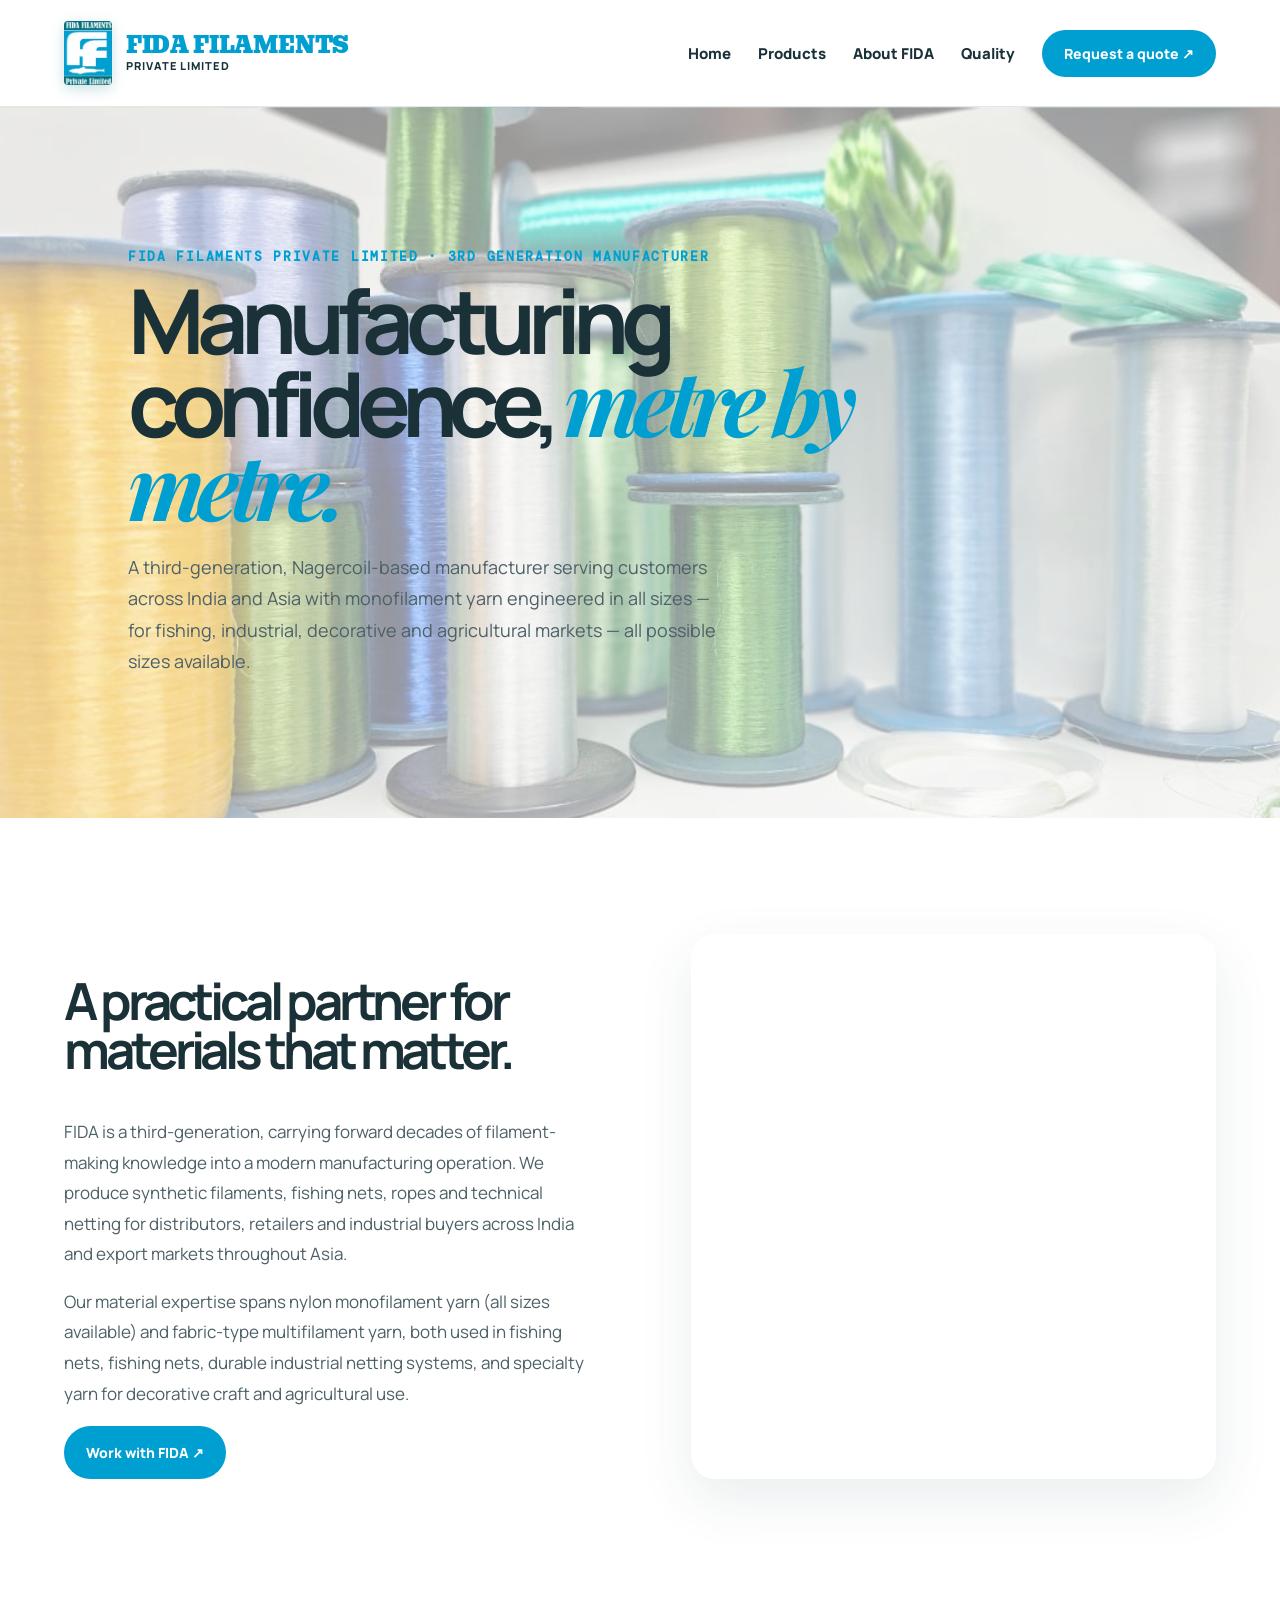
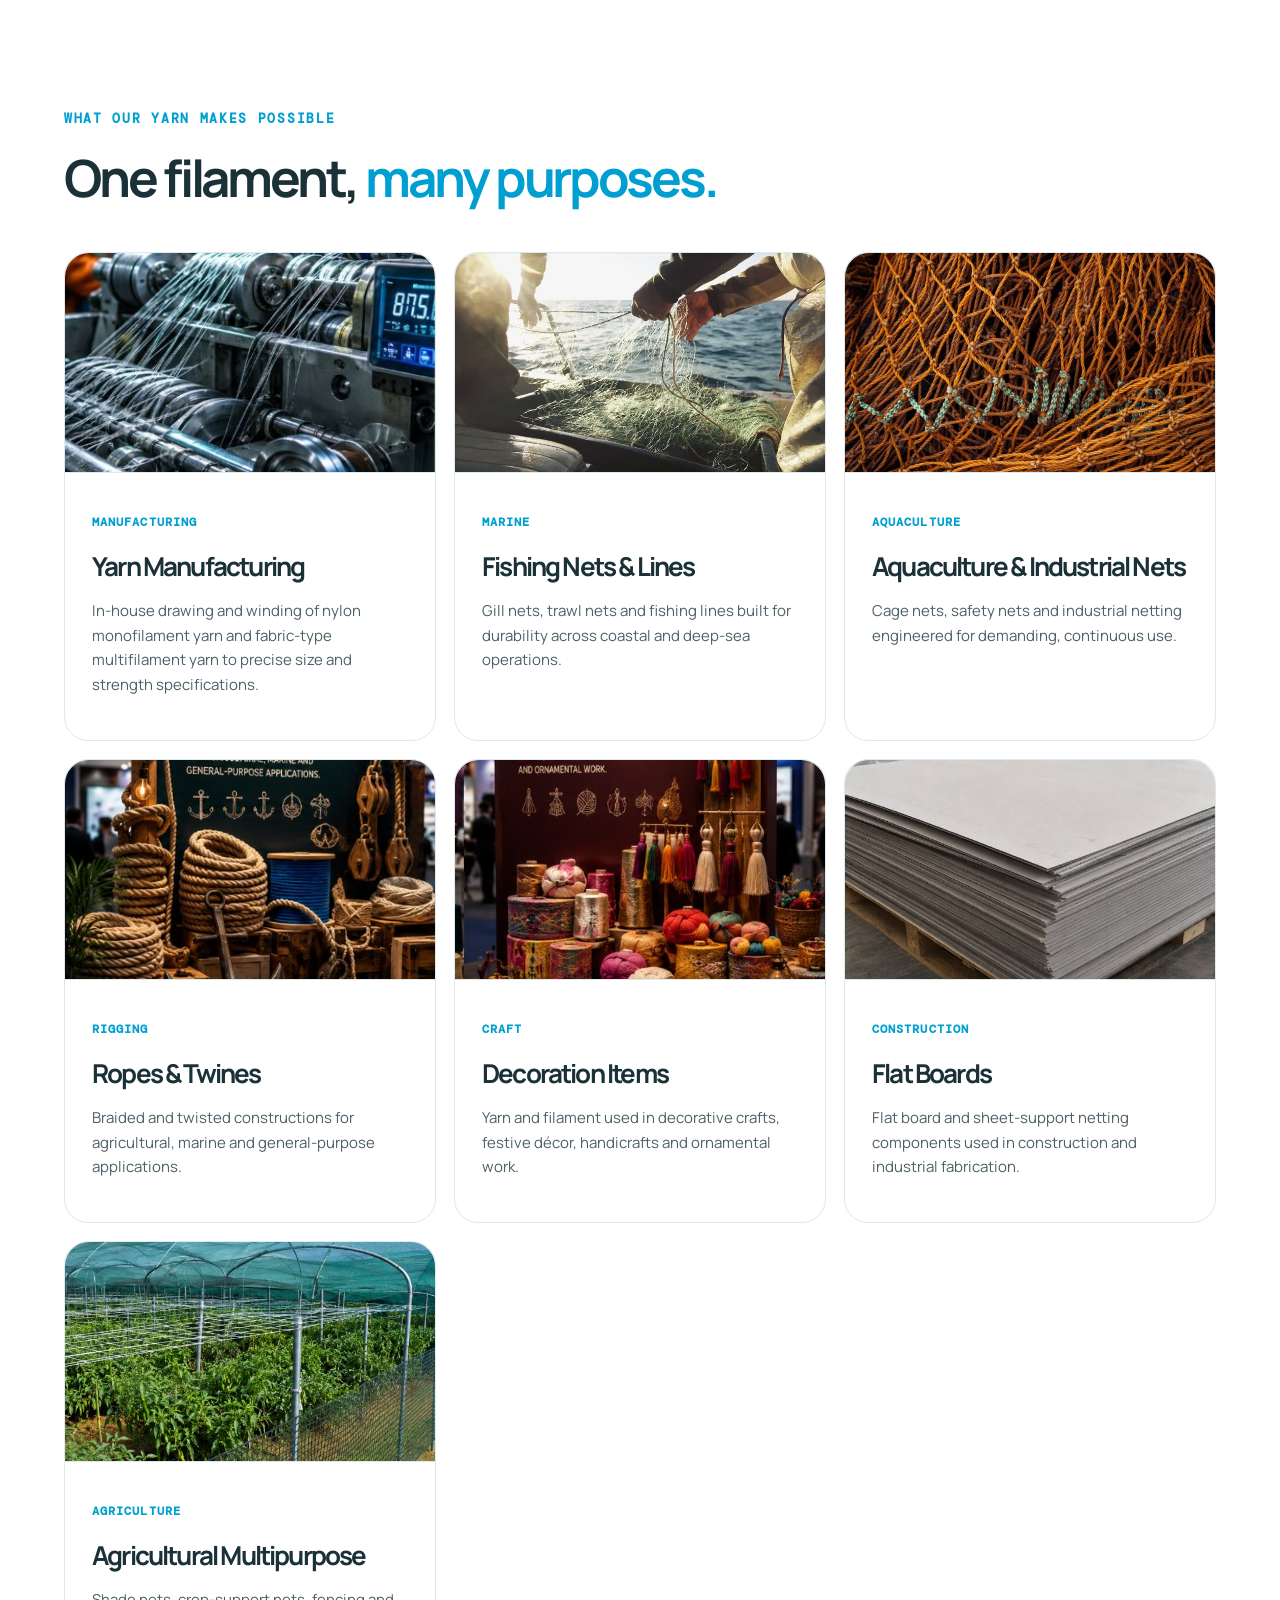
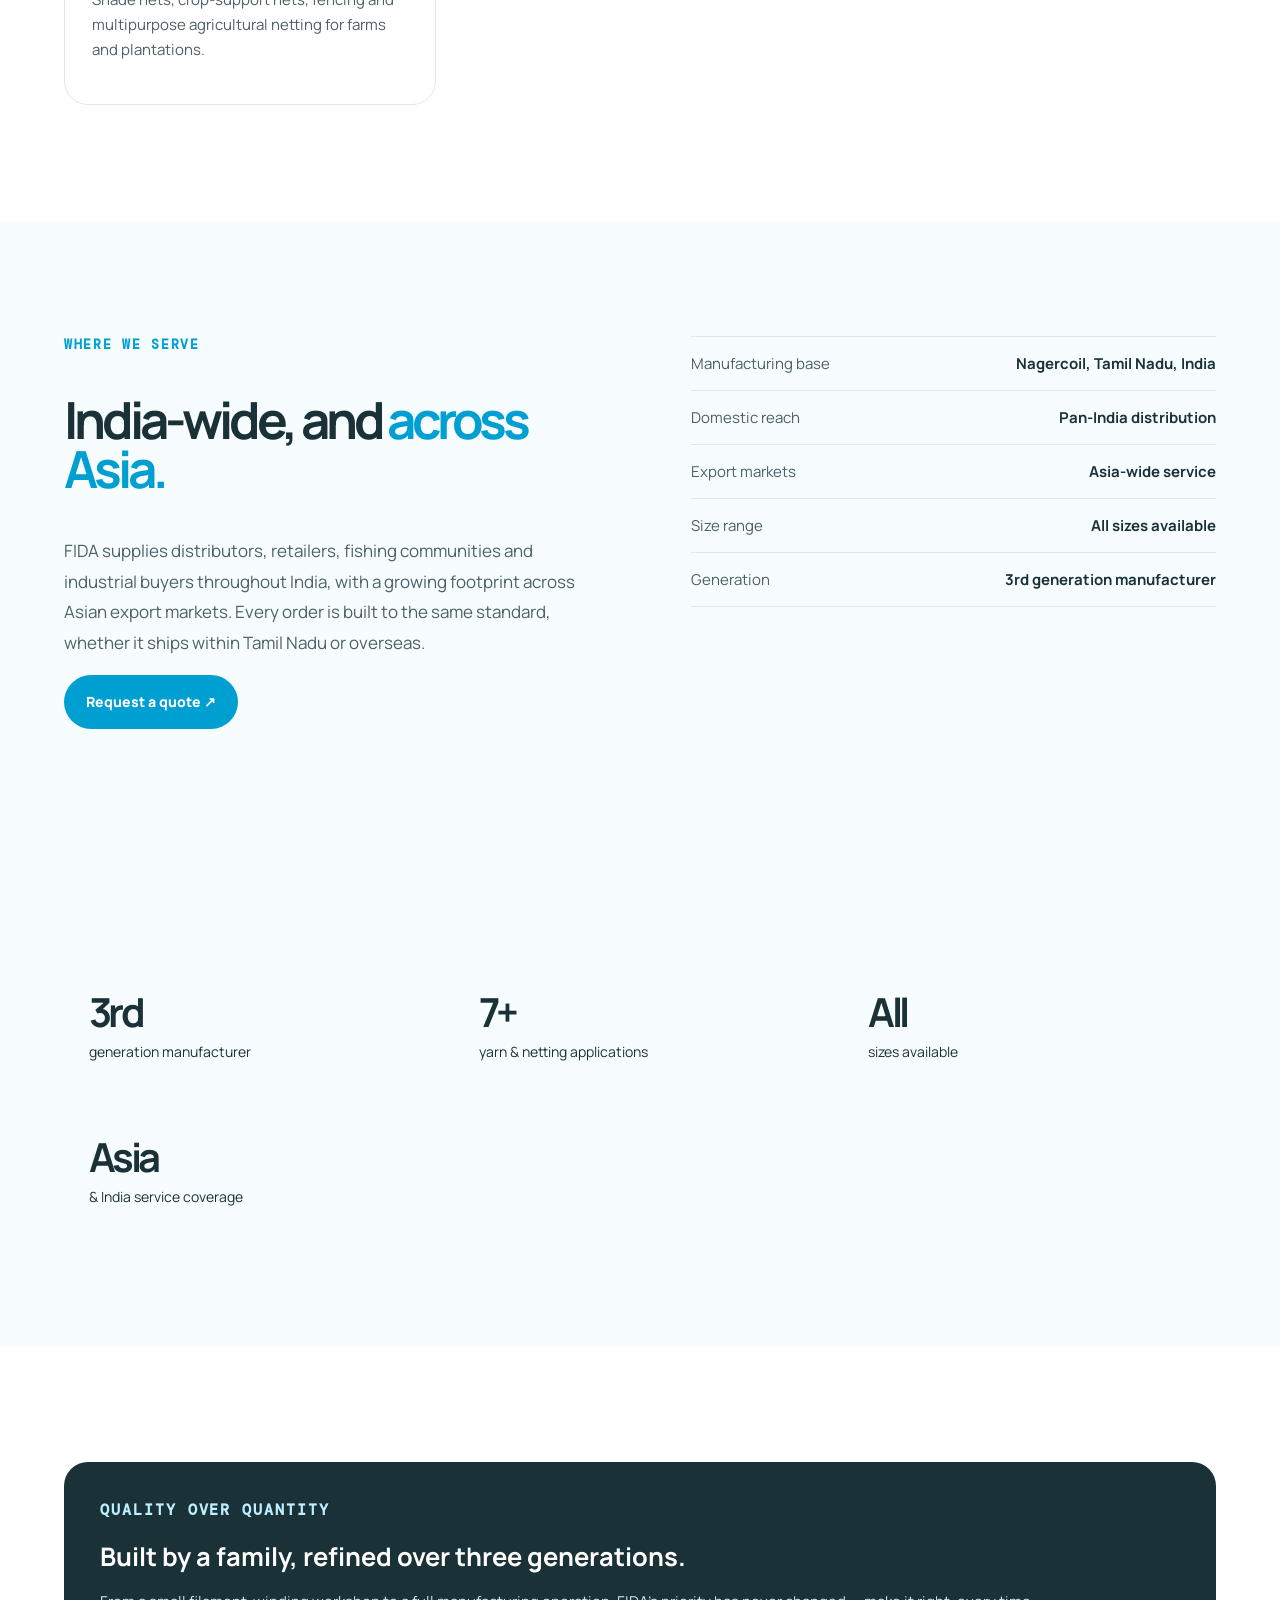
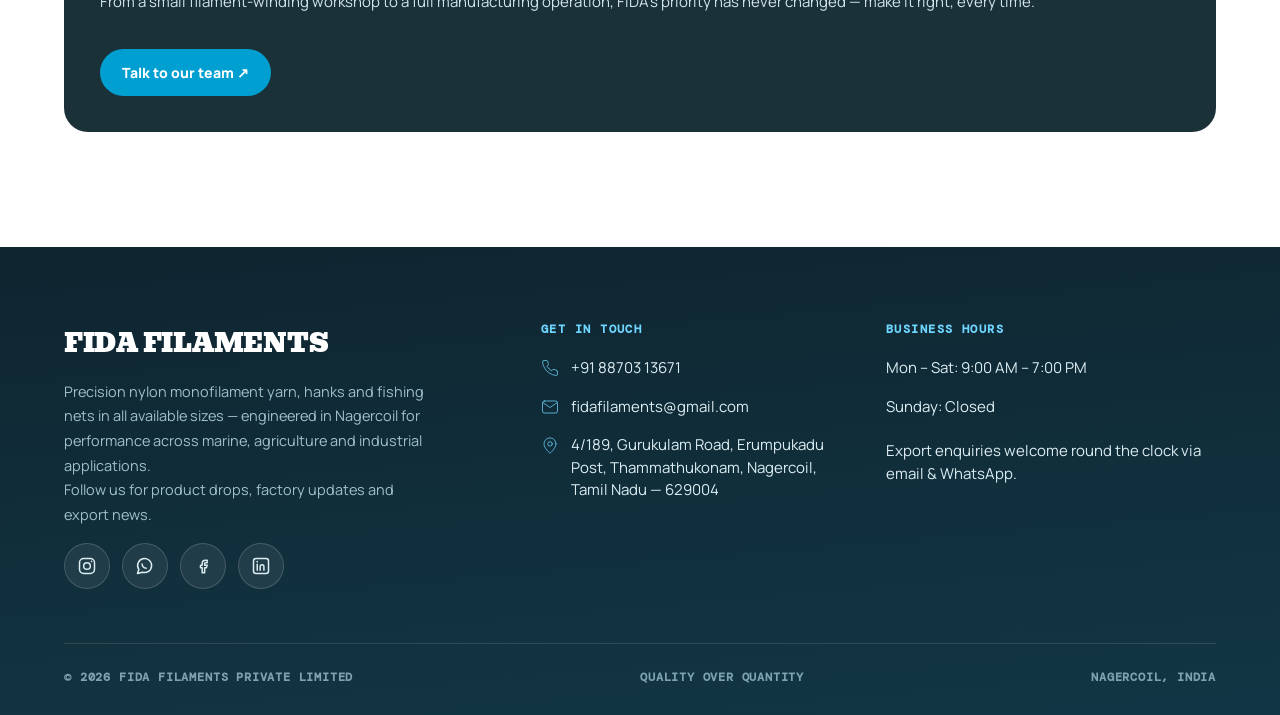
==== commit a14dadda: "Update logo, brand text, product section and content changes" ====
--- a/about.html
+++ b/about.html
@@ -1,9 +1,18 @@
-<!doctype html><html lang="en"><head><meta charset="utf-8"><meta name="viewport" content="width=device-width,initial-scale=1"><title>About FIDA | FIDA FILAMENTS</title><link rel="preconnect" href="https://fonts.googleapis.com"><link href="https://fonts.googleapis.com/css2?family=Bevan&family=DM+Mono&family=Manrope:wght@400;600;700;800&family=Playfair+Display:ital,wght@0,700;1,700&display=swap" rel="stylesheet"><link rel="stylesheet" href="app.css"><script src="site.js"></script></head><body><header class="site-header"><a class="brand" href="index.html"><img class="brand-logo" src="asserts/fida-logo.png" alt="FIDA Filaments logo"><span class="brand-text"><span class="brand-name">FIDA <span class="brand-mark">FILAMENTS</span></span><span class="brand-tagline">Private Limited</span></span></a><button class="menu-toggle" data-menu-toggle>☰</button><nav class="site-nav" data-menu><a href="index.html">Home</a><a href="products.html">Products</a><a href="about.html">About FIDA</a><a href="quality.html">Quality</a><a href="resources.html">Resources</a><a class="nav-button" href="contact.html">Request a quote ↗</a></nav></header><main><section class="page-hero"><p class="eyebrow">FIDA FILAMENTS PRIVATE LIMITED · 3RD GENERATION MANUFACTURER</p><h1>Manufacturing confidence, <em>metre by metre.</em></h1><p class="lead">A third-generation, Nagercoil-based manufacturer serving customers across India and Asia with monofilament yarn engineered from 0.10mm to 4.50mm — for fishing, industrial, textile, decorative and agricultural markets.</p></section><section class="content two-col"><div class="copy"><h2>A practical partner for materials that matter.</h2><p>FIDA is a third-generation, carrying forward decades of filament-making knowledge into a modern manufacturing operation. We produce synthetic filaments, fishing nets, ropes and technical netting for distributors, retailers and industrial buyers across India and export markets throughout Asia.</p><p>Our material expertise spans monofilament and multifilament yarns from 0.10mm up to 4.50mm, fishing nets, durable industrial netting systems, and specialty yarn for saree design, decorative craft and agricultural use.</p><a class="button" href="contact.html">Work with FIDA ↗</a></div><div class="visual-panel" style="overflow: hidden; padding: 0; background: none; position: relative;"><video src="asserts/Nylon Monofilament.mp4" autoplay loop muted playsinline style="position: absolute; top: 0; left: 0; width: 100%; height: 100%; object-fit: cover;"></video></div></section><section class="content"><p class="eyebrow">WHAT OUR YARN MAKES POSSIBLE</p><h2 style="font-size:clamp(2rem,4vw,3.4rem);letter-spacing:-.06em;margin:0 0 40px;max-width:720px">One filament, <em style="color:var(--purple);font-style:normal">many purposes.</em></h2><div class="product-grid"><article class="product-card"><div class="product-art"><img src="asserts/products/yarn-manufacturing.jpg" alt="Yarn manufacturing machine drawing monofilament" loading="lazy"></div><small>Manufacturing</small><h2>Yarn Manufacturing</h2><p>In-house drawing and winding of monofilament and multifilament yarn to precise size and strength specifications.</p></article><article class="product-card"><div class="product-art"><img src="asserts/Multifilament Fishing Net.jpg" alt="Fishing nets and lines" loading="lazy"></div><small>Marine</small><h2>Fishing Nets &amp; Lines</h2><p>Gill nets, trawl nets and fishing lines built for durability across coastal and deep-sea operations.</p></article><article class="product-card"><div class="product-art"><img src="asserts/products/aquaculture.jpg" alt="Aquaculture and industrial nets" loading="lazy"></div><small>Aquaculture</small><h2>Aquaculture &amp; Industrial Nets</h2><p>Cage nets, safety nets and industrial netting engineered for demanding, continuous use.</p></article><article class="product-card"><div class="product-art"><img src="asserts/products/ropes-twines.jpg" alt="Coiled ropes and twines display" loading="lazy"></div><small>Rigging</small><h2>Ropes &amp; Twines</h2><p>Braided and twisted constructions for agricultural, marine and general-purpose applications.</p></article><article class="product-card"><div class="product-art"><img src="asserts/products/saree-weaving.jpg" alt="Saree weaving loom with monofilament yarn spools" loading="lazy"></div><small>Design</small><h2>Saree &amp; Weaving Yarn</h2><p>Fine monofilament yarn supplied to saree and traditional weaving units for borders, zari-style effects and design work.</p></article><article class="product-card"><div class="product-art"><img src="asserts/products/decoration-items.jpg" alt="Decorative yarn tassels and craft display" loading="lazy"></div><small>Craft</small><h2>Decoration Items</h2><p>Yarn and filament used in decorative crafts, festive décor, handicrafts and ornamental work.</p></article><article class="product-card"><div class="product-art"><img src="asserts/products/flat-boards.jpg" alt="Stack of flat boards in warehouse" loading="lazy"></div><small>Construction</small><h2>Flat Boards</h2><p>Flat board and sheet-support netting components used in construction and industrial fabrication.</p></article><article class="product-card"><div class="product-art"><img src="asserts/products/agricultural.jpg" alt="Agricultural shade net over crop field" loading="lazy"></div><small>Agriculture</small><h2>Agricultural Multipurpose</h2><p>Shade nets, crop-support nets, fencing and multipurpose agricultural netting for farms and plantations.</p></article></div></section><section class="content two-col" style="background:#f7fdff"><div class="copy"><p class="eyebrow">WHERE WE SERVE</p><h2>India-wide, and <em style="color:var(--purple);font-style:normal">across Asia.</em></h2><p>FIDA supplies distributors, retailers, weaving units, fishing communities and industrial buyers throughout India, with a growing footprint across Asian export markets. Every order is built to the same standard, whether it ships within Tamil Nadu or overseas.</p><a class="button" href="contact.html">Request a quote ↗</a></div><ul class="specs"><li><span>Manufacturing base</span><b>Nagercoil, Tamil Nadu, India</b></li><li><span>Domestic reach</span><b>Pan-India distribution</b></li><li><span>Export markets</span><b>Asia-wide service</b></li><li><span>Size range</span><b>0.10mm – 4.50mm</b></li><li><span>Generation</span><b>3rd generation manufacturer</b></li></ul></section><section class="content" style="background:#f7fdff"><div class="stats"><div class="stat"><strong>3rd</strong><span>generation manufacturer</span></div><div class="stat"><strong>8+</strong><span>yarn &amp; netting applications</span></div><div class="stat"><strong>0.10–4.50mm</strong><span>monofilament size range</span></div><div class="stat"><strong>Asia</strong><span>&amp; India service coverage</span></div></div></section><section class="content"><div class="quote-box"><p class="eyebrow" style="color:#bdefff">QUALITY OVER QUANTITY</p><h2 style="margin:0 0 12px">Built by a family, refined over three generations.</h2><p>From a small filament-winding workshop to a full manufacturing operation, FIDA's priority has never changed — make it right, every time.</p><a class="button" style="margin-top:20px" href="contact.html">Talk to our team ↗</a></div></section></main><footer class="site-footer">
+<!doctype html><html lang="en"><head><meta charset="utf-8"><meta name="viewport" content="width=device-width,initial-scale=1"><title>About FIDA | FIDA FILAMENTS</title><link rel="preconnect" href="https://fonts.googleapis.com"><link href="https://fonts.googleapis.com/css2?family=Bevan&family=DM+Mono&family=Manrope:wght@400;600;700;800&family=Playfair+Display:ital,wght@0,700;1,700&display=swap" rel="stylesheet"><link rel="stylesheet" href="app.css"><script src="site.js"></script><style id="fida-brand-fix">
+.brand{gap:14px;font-size:clamp(1.05rem,4.2vw,1.35rem)}
+.brand-logo{width:auto!important;height:64px!important;max-width:none!important;border-radius:4px!important;object-fit:contain!important;box-shadow:0 4px 14px #00688833!important}
+.brand:hover .brand-logo{transform:none!important}
+.brand-name{white-space:nowrap}
+.brand-name .brand-mark{font-size:inherit!important;opacity:1!important}
+.loader-mark{width:auto!important;height:.9em!important;border:0!important;border-radius:6px!important;object-fit:contain!important;background:none!important}
+@media(max-width:700px){.brand-logo{height:48px!important}}
+.brand-name,.brand-name .brand-mark{color:#009fd1!important}
+</style></head><body><header class="site-header"><a class="brand" href="index.html"><img class="brand-logo" src="asserts/fida-logo.png" alt="FIDA Filaments logo"><span class="brand-text"><span class="brand-name">FIDA <span class="brand-mark">FILAMENTS</span></span><span class="brand-tagline">Private Limited</span></span></a><button class="menu-toggle" data-menu-toggle>☰</button><nav class="site-nav" data-menu><a href="index.html">Home</a><a href="products.html">Products</a><a href="about.html">About FIDA</a><a href="quality.html">Quality</a><a class="nav-button" href="contact.html">Request a quote ↗</a></nav></header><main><section class="page-hero" style="background: linear-gradient(rgba(255,255,255,.55), rgba(255,255,255,.55)), url('asserts/3rd.jpeg') center/cover; background-blend-mode: lighten;"><p class="eyebrow">FIDA FILAMENTS PRIVATE LIMITED · 3RD GENERATION MANUFACTURER</p><h1>Manufacturing confidence, <em>metre by metre.</em></h1><p class="lead">A third-generation, Nagercoil-based manufacturer serving customers across India and Asia with monofilament yarn engineered in all sizes — for fishing, industrial, decorative and agricultural markets — all possible sizes available.</p></section><section class="content two-col"><div class="copy"><h2>A practical partner for materials that matter.</h2><p>FIDA is a third-generation, carrying forward decades of filament-making knowledge into a modern manufacturing operation. We produce synthetic filaments, fishing nets, ropes and technical netting for distributors, retailers and industrial buyers across India and export markets throughout Asia.</p><p>Our material expertise spans nylon monofilament yarn (all sizes available) and fabric-type multifilament yarn, both used in fishing nets, fishing nets, durable industrial netting systems, and specialty yarn for decorative craft and agricultural use.</p><a class="button" href="contact.html">Work with FIDA ↗</a></div><div class="visual-panel" style="overflow: hidden; padding: 0; background: none; position: relative;"><video src="asserts/Nylon Monofilament.mp4" autoplay loop muted playsinline style="position: absolute; top: 0; left: 0; width: 100%; height: 100%; object-fit: cover;"></video></div></section><section class="content"><p class="eyebrow">WHAT OUR YARN MAKES POSSIBLE</p><h2 style="font-size:clamp(2rem,4vw,3.4rem);letter-spacing:-.06em;margin:0 0 40px;max-width:720px">One filament, <em style="color:var(--purple);font-style:normal">many purposes.</em></h2><div class="product-grid"><article class="product-card"><div class="product-art"><img src="asserts/products/yarn-manufacturing.jpg" alt="Yarn manufacturing machine drawing monofilament" loading="lazy"></div><small>Manufacturing</small><h2>Yarn Manufacturing</h2><p>In-house drawing and winding of nylon monofilament yarn and fabric-type multifilament yarn to precise size and strength specifications.</p></article><article class="product-card"><div class="product-art"><img src="asserts/Multifilament Fishing Net.jpg" alt="Fishing nets and lines" loading="lazy"></div><small>Marine</small><h2>Fishing Nets &amp; Lines</h2><p>Gill nets, trawl nets and fishing lines built for durability across coastal and deep-sea operations.</p></article><article class="product-card"><div class="product-art"><img src="asserts/products/aquaculture.jpg" alt="Aquaculture and industrial nets" loading="lazy"></div><small>Aquaculture</small><h2>Aquaculture &amp; Industrial Nets</h2><p>Cage nets, safety nets and industrial netting engineered for demanding, continuous use.</p></article><article class="product-card"><div class="product-art"><img src="asserts/products/ropes-twines.jpg" alt="Coiled ropes and twines display" loading="lazy"></div><small>Rigging</small><h2>Ropes &amp; Twines</h2><p>Braided and twisted constructions for agricultural, marine and general-purpose applications.</p></article><article class="product-card"><div class="product-art"><img src="asserts/products/decoration-items.jpg" alt="Decorative yarn tassels and craft display" loading="lazy"></div><small>Craft</small><h2>Decoration Items</h2><p>Yarn and filament used in decorative crafts, festive décor, handicrafts and ornamental work.</p></article><article class="product-card"><div class="product-art"><img src="asserts/products/flat-boards.jpg" alt="Stack of flat boards in warehouse" loading="lazy"></div><small>Construction</small><h2>Flat Boards</h2><p>Flat board and sheet-support netting components used in construction and industrial fabrication.</p></article><article class="product-card"><div class="product-art"><img src="asserts/products/agricultural.jpg" alt="Agricultural shade net over crop field" loading="lazy"></div><small>Agriculture</small><h2>Agricultural Multipurpose</h2><p>Shade nets, crop-support nets, fencing and multipurpose agricultural netting for farms and plantations.</p></article></div></section><section class="content two-col" style="background:#f7fdff"><div class="copy"><p class="eyebrow">WHERE WE SERVE</p><h2>India-wide, and <em style="color:var(--purple);font-style:normal">across Asia.</em></h2><p>FIDA supplies distributors, retailers, fishing communities and industrial buyers throughout India, with a growing footprint across Asian export markets. Every order is built to the same standard, whether it ships within Tamil Nadu or overseas.</p><a class="button" href="contact.html">Request a quote ↗</a></div><ul class="specs"><li><span>Manufacturing base</span><b>Nagercoil, Tamil Nadu, India</b></li><li><span>Domestic reach</span><b>Pan-India distribution</b></li><li><span>Export markets</span><b>Asia-wide service</b></li><li><span>Size range</span><b>All sizes available</b></li><li><span>Generation</span><b>3rd generation manufacturer</b></li></ul></section><section class="content" style="background:#f7fdff"><div class="stats"><div class="stat"><strong>3rd</strong><span>generation manufacturer</span></div><div class="stat"><strong>7+</strong><span>yarn &amp; netting applications</span></div><div class="stat"><strong>All</strong><span>sizes available</span></div><div class="stat"><strong>Asia</strong><span>&amp; India service coverage</span></div></div></section><section class="content"><div class="quote-box"><p class="eyebrow" style="color:#bdefff">QUALITY OVER QUANTITY</p><h2 style="margin:0 0 12px">Built by a family, refined over three generations.</h2><p>From a small filament-winding workshop to a full manufacturing operation, FIDA's priority has never changed — make it right, every time.</p><a class="button" style="margin-top:20px" href="contact.html">Talk to our team ↗</a></div></section></main><footer class="site-footer">
     <div class="footer-grid">
       <div class="footer-brand">
         <p class="footer-logo">FIDA FILAMENTS</p>
-        <p>Precision monofilament yarn, hanks and fishing nets from 0.10mm to 4.50mm — engineered in
-          Nagercoil for performance across marine, agriculture, weaving and industrial applications.</p>
+        <p>Precision nylon monofilament yarn, hanks and fishing nets in all available sizes — engineered in
+          Nagercoil for performance across marine, agriculture and industrial applications.</p>
         <p class="footer-cta-note">Follow us for product drops, factory updates and export news.</p>
         <div class="footer-social-row" style="margin-top:16px;">
           <a href="https://instagram.com/" target="_blank" rel="noopener" aria-label="FIDA Filaments on Instagram">
@@ -13,7 +22,7 @@
               <circle cx="17.5" cy="6.5" r="1" fill="#dcedf2" stroke="none"></circle>
             </svg>
           </a>
-          <a href="https://wa.me/914652265915" target="_blank" rel="noopener" aria-label="Chat with FIDA Filaments on WhatsApp">
+          <a href="https://wa.me/918870313671" target="_blank" rel="noopener" aria-label="Chat with FIDA Filaments on WhatsApp">
             <svg viewBox="0 0 24 24" stroke-width="1.8" stroke-linecap="round" stroke-linejoin="round">
               <path d="M3 21l1.6-4.8A8.4 8.4 0 1 1 8.8 19.4L3 21z"></path>
               <path d="M8.5 9.7c.3 2.6 2.4 4.7 5 5" stroke-linecap="round"></path>
@@ -37,11 +46,11 @@
       <div class="footer-contact">
         <p class="footer-heading">Get in touch</p>
         <div class="footer-contact-list">
-          <a href="tel:+914652265915">
+          <a href="tel:+918870313671">
             <svg viewBox="0 0 24 24" fill="none" stroke-linecap="round" stroke-linejoin="round">
               <path d="M22 16.9v3a2 2 0 0 1-2.2 2 19.8 19.8 0 0 1-8.6-3.1 19.5 19.5 0 0 1-6-6A19.8 19.8 0 0 1 2.1 4.2 2 2 0 0 1 4.1 2h3a2 2 0 0 1 2 1.7c.1.9.3 1.8.6 2.7a2 2 0 0 1-.5 2.1L8 9.7a16 16 0 0 0 6 6l1.2-1.2a2 2 0 0 1 2.1-.5c.9.3 1.8.5 2.7.6a2 2 0 0 1 1.7 2z"></path>
             </svg>
-            <span>+91 4652 265915</span>
+            <span>+91 88703 13671</span>
           </a>
           <a href="mailto:fidafilaments@gmail.com">
             <svg viewBox="0 0 24 24" fill="none" stroke-linecap="round" stroke-linejoin="round">
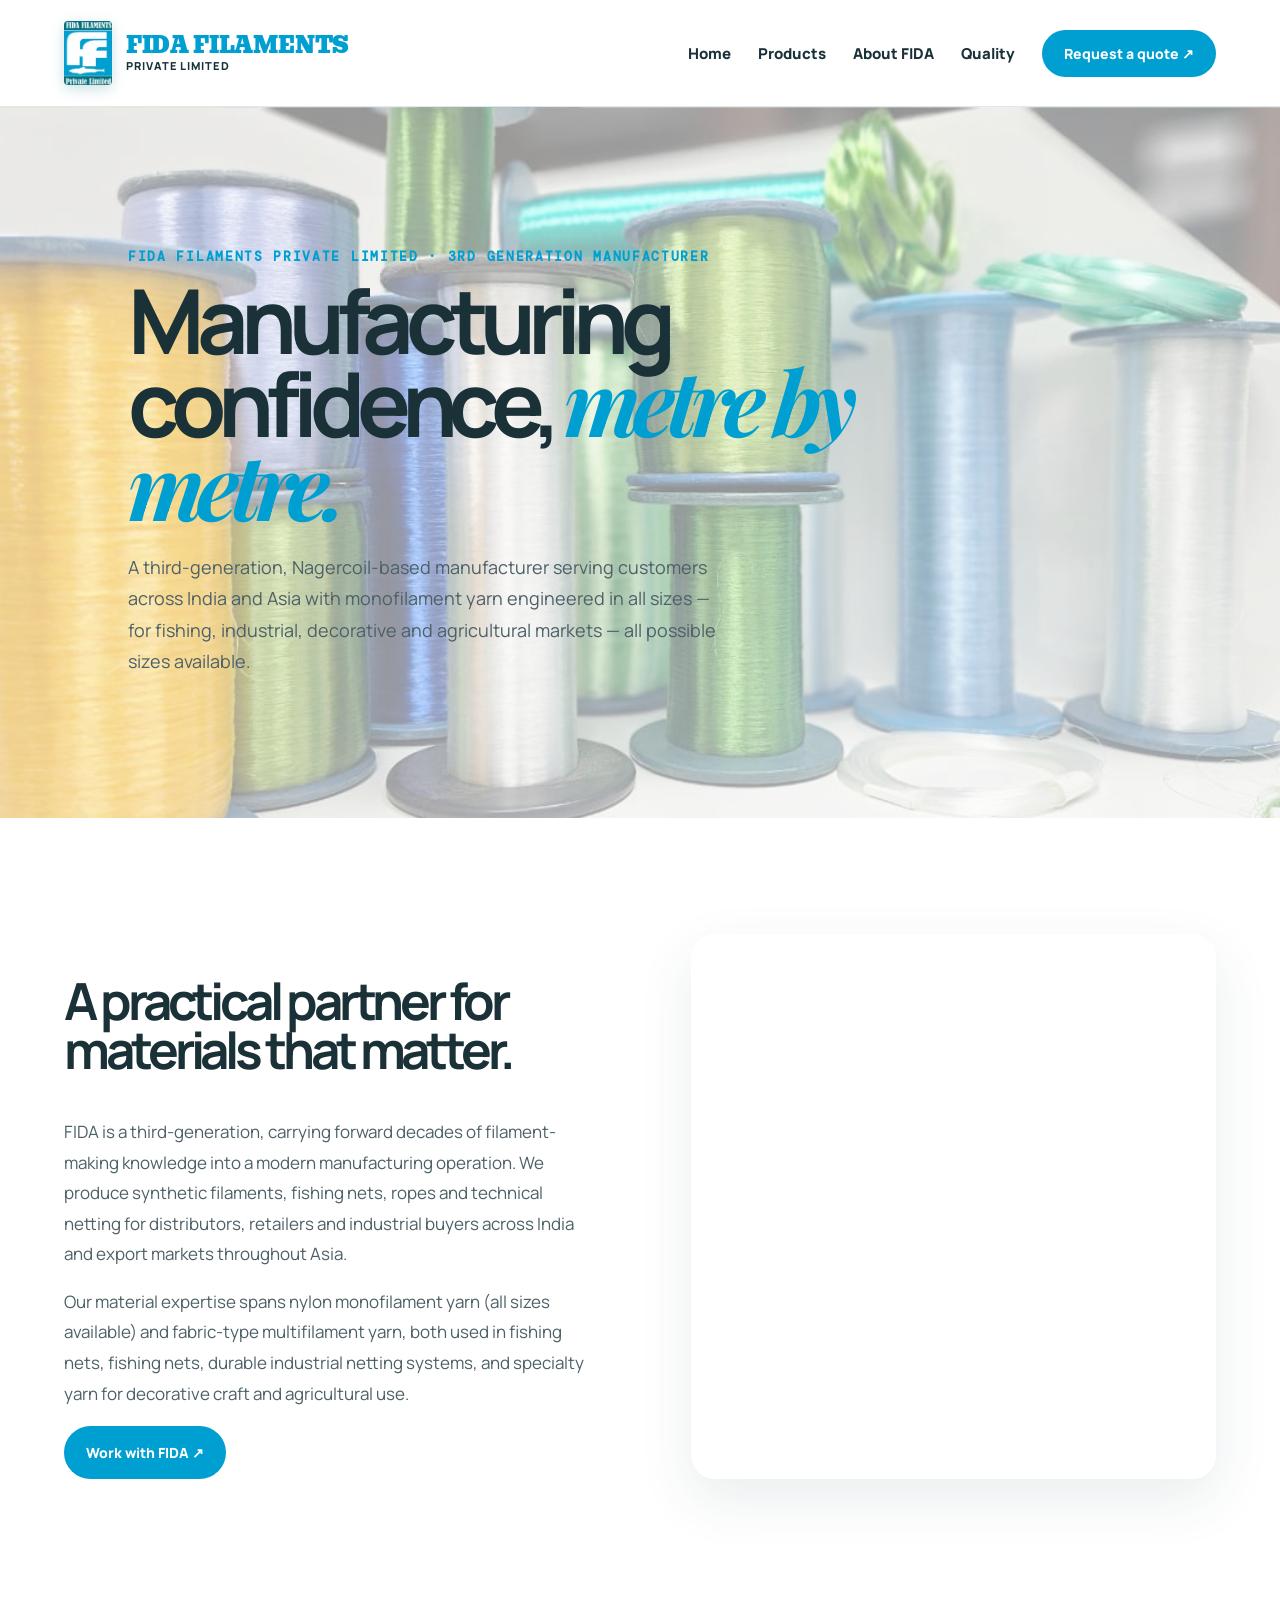
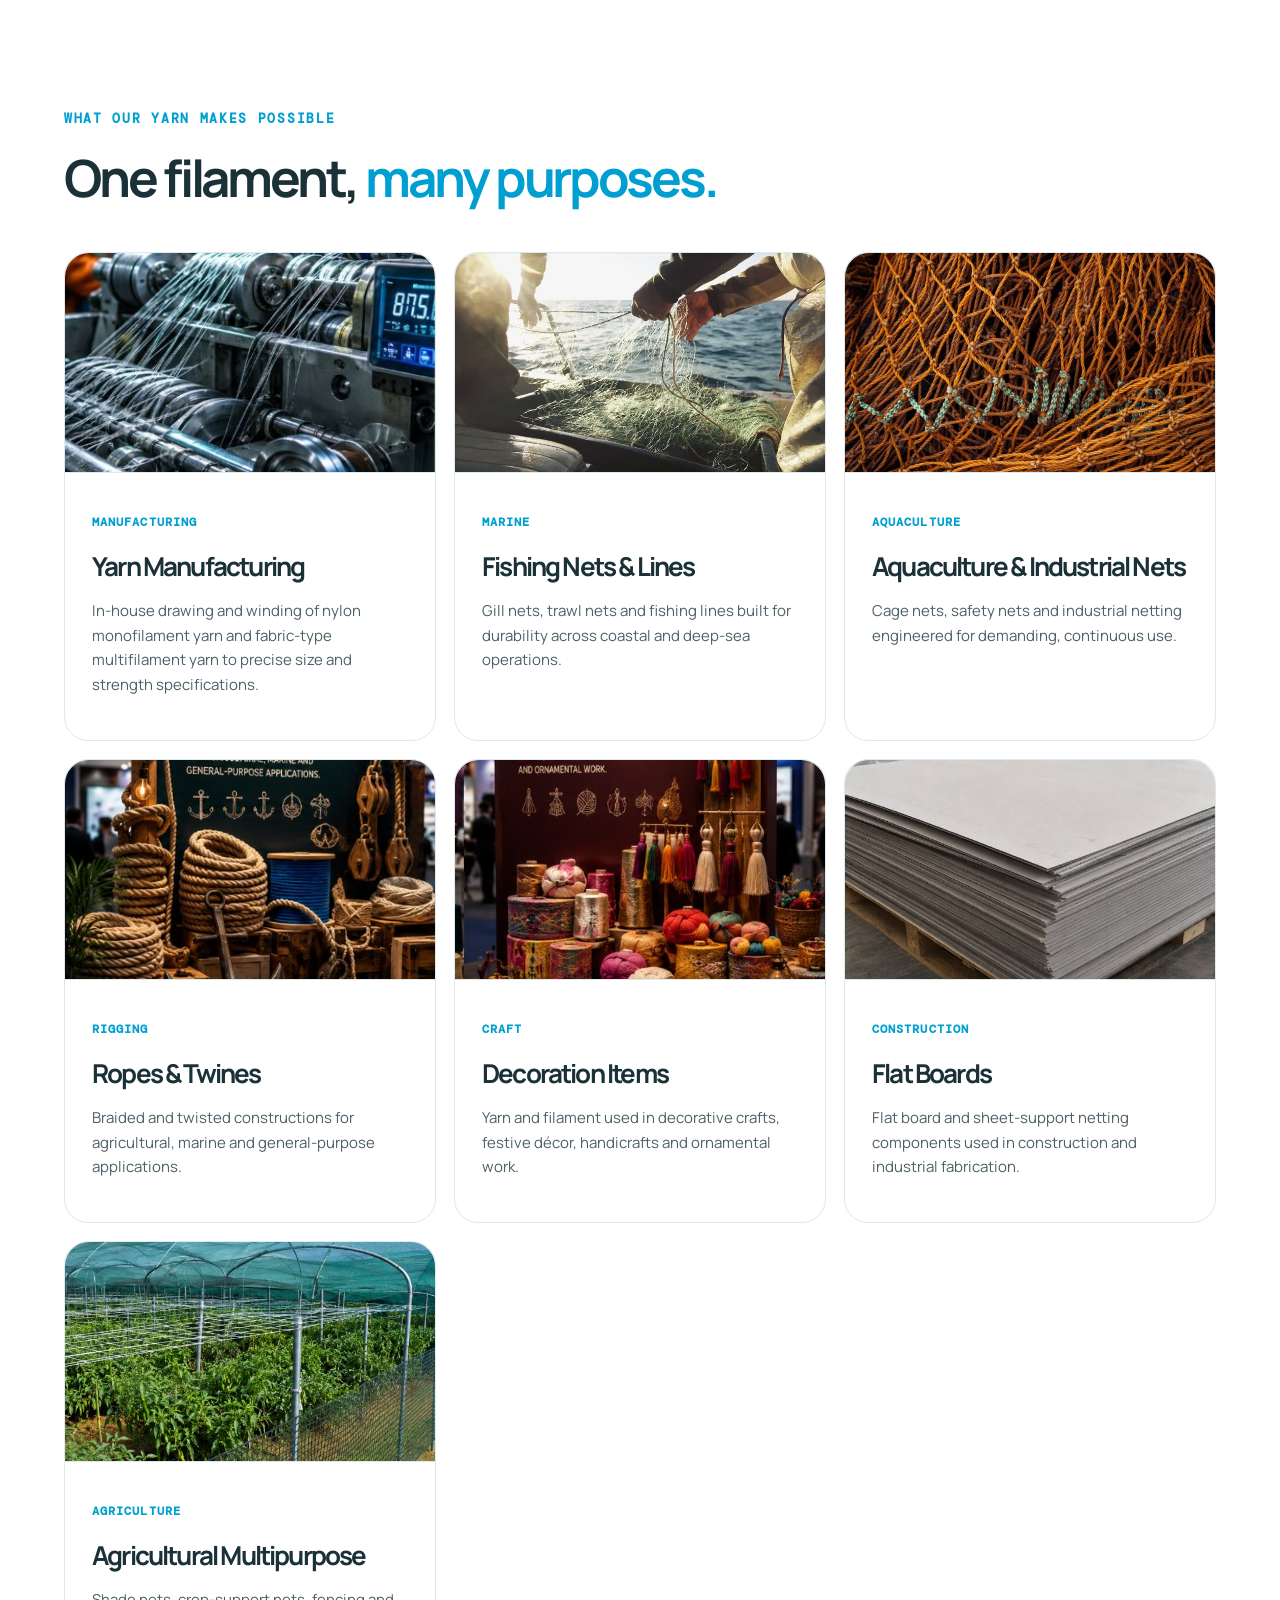
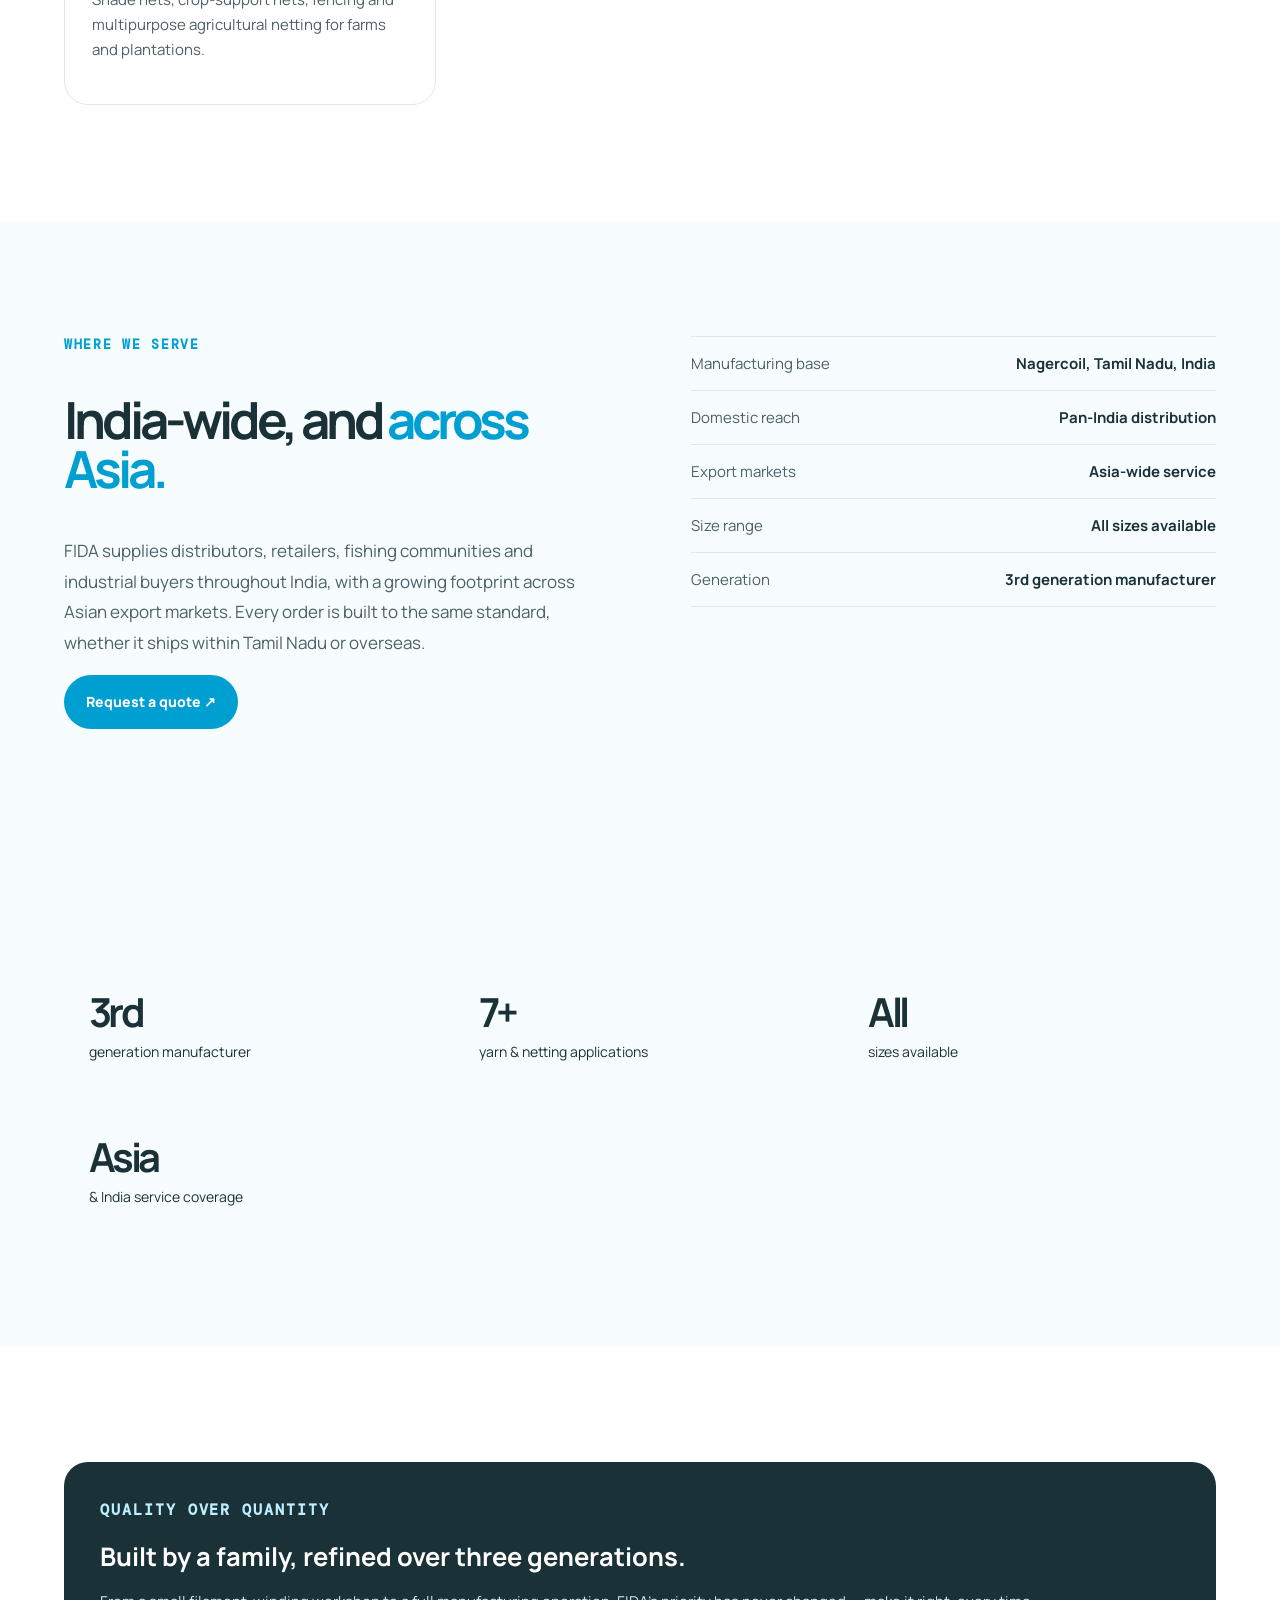
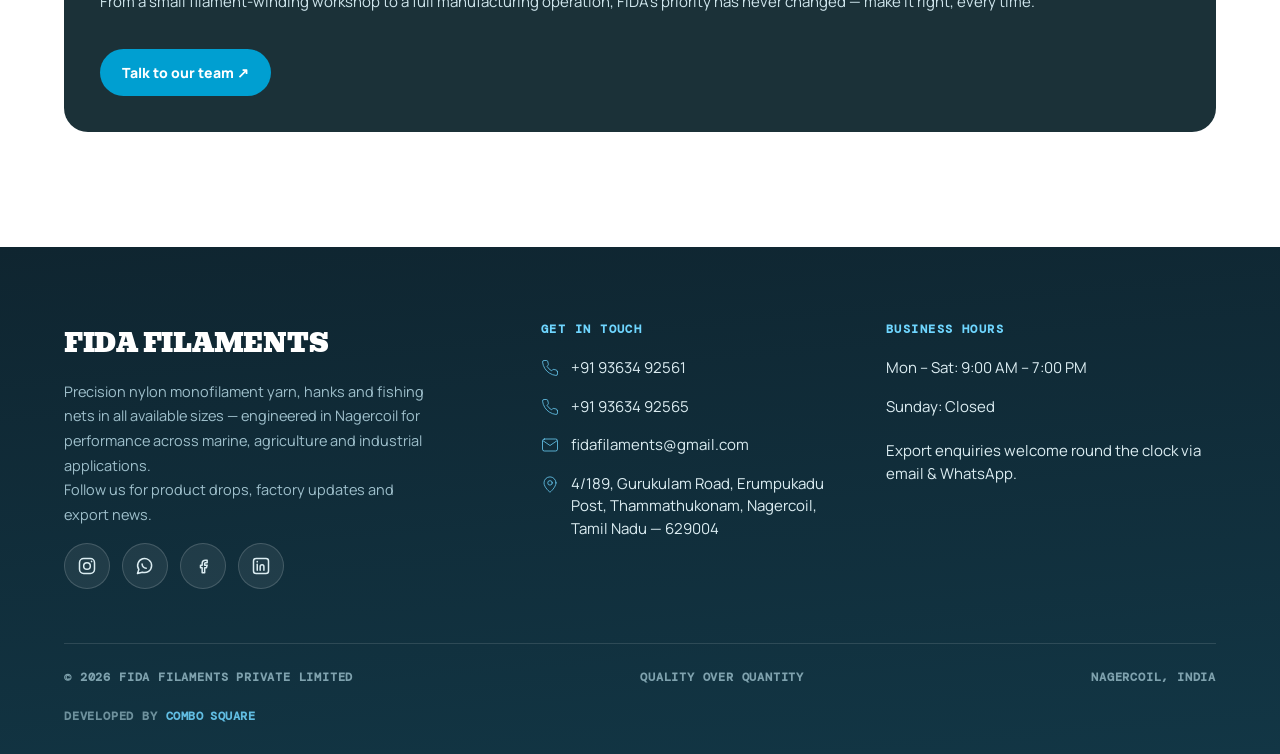
==== commit 6ad5a448: "Update changes883" ====
--- a/about.html
+++ b/about.html
@@ -1,85 +1,92 @@
 <!doctype html><html lang="en"><head><meta charset="utf-8"><meta name="viewport" content="width=device-width,initial-scale=1"><title>About FIDA | FIDA FILAMENTS</title><link rel="preconnect" href="https://fonts.googleapis.com"><link href="https://fonts.googleapis.com/css2?family=Bevan&family=DM+Mono&family=Manrope:wght@400;600;700;800&family=Playfair+Display:ital,wght@0,700;1,700&display=swap" rel="stylesheet"><link rel="stylesheet" href="app.css"><script src="site.js"></script><style id="fida-brand-fix">
-.brand{gap:14px;font-size:clamp(1.05rem,4.2vw,1.35rem)}
-.brand-logo{width:auto!important;height:64px!important;max-width:none!important;border-radius:4px!important;object-fit:contain!important;box-shadow:0 4px 14px #00688833!important}
-.brand:hover .brand-logo{transform:none!important}
-.brand-name{white-space:nowrap}
-.brand-name .brand-mark{font-size:inherit!important;opacity:1!important}
-.loader-mark{width:auto!important;height:.9em!important;border:0!important;border-radius:6px!important;object-fit:contain!important;background:none!important}
-@media(max-width:700px){.brand-logo{height:48px!important}}
-.brand-name,.brand-name .brand-mark{color:#009fd1!important}
-</style></head><body><header class="site-header"><a class="brand" href="index.html"><img class="brand-logo" src="asserts/fida-logo.png" alt="FIDA Filaments logo"><span class="brand-text"><span class="brand-name">FIDA <span class="brand-mark">FILAMENTS</span></span><span class="brand-tagline">Private Limited</span></span></a><button class="menu-toggle" data-menu-toggle>☰</button><nav class="site-nav" data-menu><a href="index.html">Home</a><a href="products.html">Products</a><a href="about.html">About FIDA</a><a href="quality.html">Quality</a><a class="nav-button" href="contact.html">Request a quote ↗</a></nav></header><main><section class="page-hero" style="background: linear-gradient(rgba(255,255,255,.55), rgba(255,255,255,.55)), url('asserts/3rd.jpeg') center/cover; background-blend-mode: lighten;"><p class="eyebrow">FIDA FILAMENTS PRIVATE LIMITED · 3RD GENERATION MANUFACTURER</p><h1>Manufacturing confidence, <em>metre by metre.</em></h1><p class="lead">A third-generation, Nagercoil-based manufacturer serving customers across India and Asia with monofilament yarn engineered in all sizes — for fishing, industrial, decorative and agricultural markets — all possible sizes available.</p></section><section class="content two-col"><div class="copy"><h2>A practical partner for materials that matter.</h2><p>FIDA is a third-generation, carrying forward decades of filament-making knowledge into a modern manufacturing operation. We produce synthetic filaments, fishing nets, ropes and technical netting for distributors, retailers and industrial buyers across India and export markets throughout Asia.</p><p>Our material expertise spans nylon monofilament yarn (all sizes available) and fabric-type multifilament yarn, both used in fishing nets, fishing nets, durable industrial netting systems, and specialty yarn for decorative craft and agricultural use.</p><a class="button" href="contact.html">Work with FIDA ↗</a></div><div class="visual-panel" style="overflow: hidden; padding: 0; background: none; position: relative;"><video src="asserts/Nylon Monofilament.mp4" autoplay loop muted playsinline style="position: absolute; top: 0; left: 0; width: 100%; height: 100%; object-fit: cover;"></video></div></section><section class="content"><p class="eyebrow">WHAT OUR YARN MAKES POSSIBLE</p><h2 style="font-size:clamp(2rem,4vw,3.4rem);letter-spacing:-.06em;margin:0 0 40px;max-width:720px">One filament, <em style="color:var(--purple);font-style:normal">many purposes.</em></h2><div class="product-grid"><article class="product-card"><div class="product-art"><img src="asserts/products/yarn-manufacturing.jpg" alt="Yarn manufacturing machine drawing monofilament" loading="lazy"></div><small>Manufacturing</small><h2>Yarn Manufacturing</h2><p>In-house drawing and winding of nylon monofilament yarn and fabric-type multifilament yarn to precise size and strength specifications.</p></article><article class="product-card"><div class="product-art"><img src="asserts/Multifilament Fishing Net.jpg" alt="Fishing nets and lines" loading="lazy"></div><small>Marine</small><h2>Fishing Nets &amp; Lines</h2><p>Gill nets, trawl nets and fishing lines built for durability across coastal and deep-sea operations.</p></article><article class="product-card"><div class="product-art"><img src="asserts/products/aquaculture.jpg" alt="Aquaculture and industrial nets" loading="lazy"></div><small>Aquaculture</small><h2>Aquaculture &amp; Industrial Nets</h2><p>Cage nets, safety nets and industrial netting engineered for demanding, continuous use.</p></article><article class="product-card"><div class="product-art"><img src="asserts/products/ropes-twines.jpg" alt="Coiled ropes and twines display" loading="lazy"></div><small>Rigging</small><h2>Ropes &amp; Twines</h2><p>Braided and twisted constructions for agricultural, marine and general-purpose applications.</p></article><article class="product-card"><div class="product-art"><img src="asserts/products/decoration-items.jpg" alt="Decorative yarn tassels and craft display" loading="lazy"></div><small>Craft</small><h2>Decoration Items</h2><p>Yarn and filament used in decorative crafts, festive décor, handicrafts and ornamental work.</p></article><article class="product-card"><div class="product-art"><img src="asserts/products/flat-boards.jpg" alt="Stack of flat boards in warehouse" loading="lazy"></div><small>Construction</small><h2>Flat Boards</h2><p>Flat board and sheet-support netting components used in construction and industrial fabrication.</p></article><article class="product-card"><div class="product-art"><img src="asserts/products/agricultural.jpg" alt="Agricultural shade net over crop field" loading="lazy"></div><small>Agriculture</small><h2>Agricultural Multipurpose</h2><p>Shade nets, crop-support nets, fencing and multipurpose agricultural netting for farms and plantations.</p></article></div></section><section class="content two-col" style="background:#f7fdff"><div class="copy"><p class="eyebrow">WHERE WE SERVE</p><h2>India-wide, and <em style="color:var(--purple);font-style:normal">across Asia.</em></h2><p>FIDA supplies distributors, retailers, fishing communities and industrial buyers throughout India, with a growing footprint across Asian export markets. Every order is built to the same standard, whether it ships within Tamil Nadu or overseas.</p><a class="button" href="contact.html">Request a quote ↗</a></div><ul class="specs"><li><span>Manufacturing base</span><b>Nagercoil, Tamil Nadu, India</b></li><li><span>Domestic reach</span><b>Pan-India distribution</b></li><li><span>Export markets</span><b>Asia-wide service</b></li><li><span>Size range</span><b>All sizes available</b></li><li><span>Generation</span><b>3rd generation manufacturer</b></li></ul></section><section class="content" style="background:#f7fdff"><div class="stats"><div class="stat"><strong>3rd</strong><span>generation manufacturer</span></div><div class="stat"><strong>7+</strong><span>yarn &amp; netting applications</span></div><div class="stat"><strong>All</strong><span>sizes available</span></div><div class="stat"><strong>Asia</strong><span>&amp; India service coverage</span></div></div></section><section class="content"><div class="quote-box"><p class="eyebrow" style="color:#bdefff">QUALITY OVER QUANTITY</p><h2 style="margin:0 0 12px">Built by a family, refined over three generations.</h2><p>From a small filament-winding workshop to a full manufacturing operation, FIDA's priority has never changed — make it right, every time.</p><a class="button" style="margin-top:20px" href="contact.html">Talk to our team ↗</a></div></section></main><footer class="site-footer">
-    <div class="footer-grid">
-      <div class="footer-brand">
-        <p class="footer-logo">FIDA FILAMENTS</p>
-        <p>Precision nylon monofilament yarn, hanks and fishing nets in all available sizes — engineered in
-          Nagercoil for performance across marine, agriculture and industrial applications.</p>
-        <p class="footer-cta-note">Follow us for product drops, factory updates and export news.</p>
-        <div class="footer-social-row" style="margin-top:16px;">
-          <a href="https://instagram.com/" target="_blank" rel="noopener" aria-label="FIDA Filaments on Instagram">
-            <svg viewBox="0 0 24 24" stroke-width="1.8" stroke-linecap="round" stroke-linejoin="round">
-              <rect x="3" y="3" width="18" height="18" rx="5"></rect>
-              <circle cx="12" cy="12" r="4"></circle>
-              <circle cx="17.5" cy="6.5" r="1" fill="#dcedf2" stroke="none"></circle>
-            </svg>
-          </a>
-          <a href="https://wa.me/918870313671" target="_blank" rel="noopener" aria-label="Chat with FIDA Filaments on WhatsApp">
-            <svg viewBox="0 0 24 24" stroke-width="1.8" stroke-linecap="round" stroke-linejoin="round">
-              <path d="M3 21l1.6-4.8A8.4 8.4 0 1 1 8.8 19.4L3 21z"></path>
-              <path d="M8.5 9.7c.3 2.6 2.4 4.7 5 5" stroke-linecap="round"></path>
-            </svg>
-          </a>
-          <a href="https://facebook.com/" target="_blank" rel="noopener" aria-label="FIDA Filaments on Facebook">
-            <svg viewBox="0 0 24 24" stroke-width="1.8" stroke-linecap="round" stroke-linejoin="round">
-              <path d="M15 8h2V5h-2a4 4 0 0 0-4 4v2H9v3h2v6h3v-6h2.2l.8-3H14V9a1 1 0 0 1 1-1z"></path>
-            </svg>
-          </a>
-          <a href="https://linkedin.com/" target="_blank" rel="noopener" aria-label="FIDA Filaments on LinkedIn">
-            <svg viewBox="0 0 24 24" stroke-width="1.8" stroke-linecap="round" stroke-linejoin="round">
-              <rect x="3" y="3" width="18" height="18" rx="3"></rect>
-              <line x1="7.5" y1="10" x2="7.5" y2="17"></line>
-              <circle cx="7.5" cy="6.8" r="1" fill="#dcedf2" stroke="none"></circle>
-              <path d="M11 17v-4.2c0-1.5 1-2.4 2.3-2.4 1.3 0 2.2.9 2.2 2.4V17"></path>
-            </svg>
-          </a>
+  .brand{gap:14px;font-size:clamp(1.05rem,4.2vw,1.35rem)}
+  .brand-logo{width:auto!important;height:64px!important;max-width:none!important;border-radius:4px!important;object-fit:contain!important;box-shadow:0 4px 14px #00688833!important}
+  .brand:hover .brand-logo{transform:none!important}
+  .brand-name{white-space:nowrap}
+  .brand-name .brand-mark{font-size:inherit!important;opacity:1!important}
+  .loader-mark{width:auto!important;height:.9em!important;border:0!important;border-radius:6px!important;object-fit:contain!important;background:none!important}
+  @media(max-width:700px){.brand-logo{height:48px!important}}
+  .brand-name,.brand-name .brand-mark{color:#009fd1!important}
+  </style><style id="fida-footer-fix">.dev-credit{flex-basis:100%;text-align:center;margin-top:6px;opacity:.85}.dev-credit b{color:#6fd6ff;font-weight:700;letter-spacing:.04em}</style></head><body><header class="site-header"><a class="brand" href="index.html"><img class="brand-logo" src="asserts/fida-logo.png" alt="FIDA Filaments logo"><span class="brand-text"><span class="brand-name">FIDA <span class="brand-mark">FILAMENTS</span></span><span class="brand-tagline">Private Limited</span></span></a><button class="menu-toggle" data-menu-toggle>☰</button><nav class="site-nav" data-menu><a href="index.html">Home</a><a href="products.html">Products</a><a href="about.html">About FIDA</a><a href="quality.html">Quality</a><a class="nav-button" href="contact.html">Request a quote ↗</a></nav></header><main><section class="page-hero" style="background: linear-gradient(rgba(255,255,255,.55), rgba(255,255,255,.55)), url('asserts/3rd.jpeg') center/cover; background-blend-mode: lighten;"><p class="eyebrow">FIDA FILAMENTS PRIVATE LIMITED · 3RD GENERATION MANUFACTURER</p><h1>Manufacturing confidence, <em>metre by metre.</em></h1><p class="lead">A third-generation, Nagercoil-based manufacturer serving customers across India and Asia with monofilament yarn engineered in all sizes — for fishing, industrial, decorative and agricultural markets — all possible sizes available.</p></section><section class="content two-col"><div class="copy"><h2>A practical partner for materials that matter.</h2><p>FIDA is a third-generation, carrying forward decades of filament-making knowledge into a modern manufacturing operation. We produce synthetic filaments, fishing nets, ropes and technical netting for distributors, retailers and industrial buyers across India and export markets throughout Asia.</p><p>Our material expertise spans nylon monofilament yarn (all sizes available) and fabric-type multifilament yarn, both used in fishing nets, fishing nets, durable industrial netting systems, and specialty yarn for decorative craft and agricultural use.</p><a class="button" href="contact.html">Work with FIDA ↗</a></div><div class="visual-panel" style="overflow: hidden; padding: 0; background: none; position: relative;"><video src="asserts/Nylon Monofilament.mp4" autoplay loop muted playsinline style="position: absolute; top: 0; left: 0; width: 100%; height: 100%; object-fit: cover;"></video></div></section><section class="content"><p class="eyebrow">WHAT OUR YARN MAKES POSSIBLE</p><h2 style="font-size:clamp(2rem,4vw,3.4rem);letter-spacing:-.06em;margin:0 0 40px;max-width:720px">One filament, <em style="color:var(--purple);font-style:normal">many purposes.</em></h2><div class="product-grid"><article class="product-card"><div class="product-art"><img src="asserts/products/yarn-manufacturing.jpg" alt="Yarn manufacturing machine drawing monofilament" loading="lazy"></div><small>Manufacturing</small><h2>Yarn Manufacturing</h2><p>In-house drawing and winding of nylon monofilament yarn and fabric-type multifilament yarn to precise size and strength specifications.</p></article><article class="product-card"><div class="product-art"><img src="asserts/Multifilament Fishing Net.jpg" alt="Fishing nets and lines" loading="lazy"></div><small>Marine</small><h2>Fishing Nets &amp; Lines</h2><p>Gill nets, trawl nets and fishing lines built for durability across coastal and deep-sea operations.</p></article><article class="product-card"><div class="product-art"><img src="asserts/products/aquaculture.jpg" alt="Aquaculture and industrial nets" loading="lazy"></div><small>Aquaculture</small><h2>Aquaculture &amp; Industrial Nets</h2><p>Cage nets, safety nets and industrial netting engineered for demanding, continuous use.</p></article><article class="product-card"><div class="product-art"><img src="asserts/products/ropes-twines.jpg" alt="Coiled ropes and twines display" loading="lazy"></div><small>Rigging</small><h2>Ropes &amp; Twines</h2><p>Braided and twisted constructions for agricultural, marine and general-purpose applications.</p></article><article class="product-card"><div class="product-art"><img src="asserts/products/decoration-items.jpg" alt="Decorative yarn tassels and craft display" loading="lazy"></div><small>Craft</small><h2>Decoration Items</h2><p>Yarn and filament used in decorative crafts, festive décor, handicrafts and ornamental work.</p></article><article class="product-card"><div class="product-art"><img src="asserts/products/flat-boards.jpg" alt="Stack of flat boards in warehouse" loading="lazy"></div><small>Construction</small><h2>Flat Boards</h2><p>Flat board and sheet-support netting components used in construction and industrial fabrication.</p></article><article class="product-card"><div class="product-art"><img src="asserts/products/agricultural.jpg" alt="Agricultural shade net over crop field" loading="lazy"></div><small>Agriculture</small><h2>Agricultural Multipurpose</h2><p>Shade nets, crop-support nets, fencing and multipurpose agricultural netting for farms and plantations.</p></article></div></section><section class="content two-col" style="background:#f7fdff"><div class="copy"><p class="eyebrow">WHERE WE SERVE</p><h2>India-wide, and <em style="color:var(--purple);font-style:normal">across Asia.</em></h2><p>FIDA supplies distributors, retailers, fishing communities and industrial buyers throughout India, with a growing footprint across Asian export markets. Every order is built to the same standard, whether it ships within Tamil Nadu or overseas.</p><a class="button" href="contact.html">Request a quote ↗</a></div><ul class="specs"><li><span>Manufacturing base</span><b>Nagercoil, Tamil Nadu, India</b></li><li><span>Domestic reach</span><b>Pan-India distribution</b></li><li><span>Export markets</span><b>Asia-wide service</b></li><li><span>Size range</span><b>All sizes available</b></li><li><span>Generation</span><b>3rd generation manufacturer</b></li></ul></section><section class="content" style="background:#f7fdff"><div class="stats"><div class="stat"><strong>3rd</strong><span>generation manufacturer</span></div><div class="stat"><strong>7+</strong><span>yarn &amp; netting applications</span></div><div class="stat"><strong>All</strong><span>sizes available</span></div><div class="stat"><strong>Asia</strong><span>&amp; India service coverage</span></div></div></section><section class="content"><div class="quote-box"><p class="eyebrow" style="color:#bdefff">QUALITY OVER QUANTITY</p><h2 style="margin:0 0 12px">Built by a family, refined over three generations.</h2><p>From a small filament-winding workshop to a full manufacturing operation, FIDA's priority has never changed — make it right, every time.</p><a class="button" style="margin-top:20px" href="contact.html">Talk to our team ↗</a></div></section></main><footer class="site-footer">
+      <div class="footer-grid">
+        <div class="footer-brand">
+          <p class="footer-logo">FIDA FILAMENTS</p>
+          <p>Precision nylon monofilament yarn, hanks and fishing nets in all available sizes — engineered in
+            Nagercoil for performance across marine, agriculture and industrial applications.</p>
+          <p class="footer-cta-note">Follow us for product drops, factory updates and export news.</p>
+          <div class="footer-social-row" style="margin-top:16px;">
+            <a href="https://instagram.com/" target="_blank" rel="noopener" aria-label="FIDA Filaments on Instagram">
+              <svg viewBox="0 0 24 24" stroke-width="1.8" stroke-linecap="round" stroke-linejoin="round">
+                <rect x="3" y="3" width="18" height="18" rx="5"></rect>
+                <circle cx="12" cy="12" r="4"></circle>
+                <circle cx="17.5" cy="6.5" r="1" fill="#dcedf2" stroke="none"></circle>
+              </svg>
+            </a>
+            <a href="https://wa.me/919363492561" target="_blank" rel="noopener" aria-label="Chat with FIDA Filaments on WhatsApp">
+              <svg viewBox="0 0 24 24" stroke-width="1.8" stroke-linecap="round" stroke-linejoin="round">
+                <path d="M3 21l1.6-4.8A8.4 8.4 0 1 1 8.8 19.4L3 21z"></path>
+                <path d="M8.5 9.7c.3 2.6 2.4 4.7 5 5" stroke-linecap="round"></path>
+              </svg>
+            </a>
+            <a href="https://facebook.com/" target="_blank" rel="noopener" aria-label="FIDA Filaments on Facebook">
+              <svg viewBox="0 0 24 24" stroke-width="1.8" stroke-linecap="round" stroke-linejoin="round">
+                <path d="M15 8h2V5h-2a4 4 0 0 0-4 4v2H9v3h2v6h3v-6h2.2l.8-3H14V9a1 1 0 0 1 1-1z"></path>
+              </svg>
+            </a>
+            <a href="https://linkedin.com/" target="_blank" rel="noopener" aria-label="FIDA Filaments on LinkedIn">
+              <svg viewBox="0 0 24 24" stroke-width="1.8" stroke-linecap="round" stroke-linejoin="round">
+                <rect x="3" y="3" width="18" height="18" rx="3"></rect>
+                <line x1="7.5" y1="10" x2="7.5" y2="17"></line>
+                <circle cx="7.5" cy="6.8" r="1" fill="#dcedf2" stroke="none"></circle>
+                <path d="M11 17v-4.2c0-1.5 1-2.4 2.3-2.4 1.3 0 2.2.9 2.2 2.4V17"></path>
+              </svg>
+            </a>
+          </div>
+        </div>
+        <div class="footer-contact">
+          <p class="footer-heading">Get in touch</p>
+          <div class="footer-contact-list">
+            <a href="tel:+919363492561">
+              <svg viewBox="0 0 24 24" fill="none" stroke-linecap="round" stroke-linejoin="round">
+                <path d="M22 16.9v3a2 2 0 0 1-2.2 2 19.8 19.8 0 0 1-8.6-3.1 19.5 19.5 0 0 1-6-6A19.8 19.8 0 0 1 2.1 4.2 2 2 0 0 1 4.1 2h3a2 2 0 0 1 2 1.7c.1.9.3 1.8.6 2.7a2 2 0 0 1-.5 2.1L8 9.7a16 16 0 0 0 6 6l1.2-1.2a2 2 0 0 1 2.1-.5c.9.3 1.8.5 2.7.6a2 2 0 0 1 1.7 2z"></path>
+              </svg>
+              <span>+91 93634 92561</span>
+            </a>
+            <a href="tel:+919363492565">
+              <svg viewBox="0 0 24 24" fill="none" stroke-linecap="round" stroke-linejoin="round">
+                <path d="M22 16.9v3a2 2 0 0 1-2.2 2 19.8 19.8 0 0 1-8.6-3.1 19.5 19.5 0 0 1-6-6A19.8 19.8 0 0 1 2.1 4.2 2 2 0 0 1 4.1 2h3a2 2 0 0 1 2 1.7c.1.9.3 1.8.6 2.7a2 2 0 0 1-.5 2.1L8 9.7a16 16 0 0 0 6 6l1.2-1.2a2 2 0 0 1 2.1-.5c.9.3 1.8.5 2.7.6a2 2 0 0 1 1.7 2z"></path>
+              </svg>
+              <span>+91 93634 92565</span>
+            </a>
+            <a href="mailto:fidafilaments@gmail.com">
+              <svg viewBox="0 0 24 24" fill="none" stroke-linecap="round" stroke-linejoin="round">
+                <rect x="2" y="4" width="20" height="16" rx="2.5"></rect>
+                <path d="m3 6.5 9 6.2 9-6.2"></path>
+              </svg>
+              <span>fidafilaments@gmail.com</span>
+            </a>
+            <span>
+              <svg viewBox="0 0 24 24" fill="none" stroke-linecap="round" stroke-linejoin="round">
+                <path d="M20 10.5c0 6-8 12.5-8 12.5s-8-6.5-8-12.5a8 8 0 0 1 16 0z"></path>
+                <circle cx="12" cy="10.5" r="3"></circle>
+              </svg>
+              <span>4/189, Gurukulam Road, Erumpukadu Post, Thammathukonam, Nagercoil, Tamil Nadu — 629004</span>
+            </span>
+          </div>
+        </div>
+        <div class="footer-hours">
+          <p class="footer-heading">Business hours</p>
+          <div class="footer-contact-list">
+            <span>Mon – Sat: 9:00 AM – 7:00 PM</span>
+            <span>Sunday: Closed</span>
+            <span style="margin-top:6px;">Export enquiries welcome round the clock via email &amp; WhatsApp.</span>
+          </div>
         </div>
       </div>
-      <div class="footer-contact">
-        <p class="footer-heading">Get in touch</p>
-        <div class="footer-contact-list">
-          <a href="tel:+918870313671">
-            <svg viewBox="0 0 24 24" fill="none" stroke-linecap="round" stroke-linejoin="round">
-              <path d="M22 16.9v3a2 2 0 0 1-2.2 2 19.8 19.8 0 0 1-8.6-3.1 19.5 19.5 0 0 1-6-6A19.8 19.8 0 0 1 2.1 4.2 2 2 0 0 1 4.1 2h3a2 2 0 0 1 2 1.7c.1.9.3 1.8.6 2.7a2 2 0 0 1-.5 2.1L8 9.7a16 16 0 0 0 6 6l1.2-1.2a2 2 0 0 1 2.1-.5c.9.3 1.8.5 2.7.6a2 2 0 0 1 1.7 2z"></path>
-            </svg>
-            <span>+91 88703 13671</span>
-          </a>
-          <a href="mailto:fidafilaments@gmail.com">
-            <svg viewBox="0 0 24 24" fill="none" stroke-linecap="round" stroke-linejoin="round">
-              <rect x="2" y="4" width="20" height="16" rx="2.5"></rect>
-              <path d="m3 6.5 9 6.2 9-6.2"></path>
-            </svg>
-            <span>fidafilaments@gmail.com</span>
-          </a>
-          <span>
-            <svg viewBox="0 0 24 24" fill="none" stroke-linecap="round" stroke-linejoin="round">
-              <path d="M20 10.5c0 6-8 12.5-8 12.5s-8-6.5-8-12.5a8 8 0 0 1 16 0z"></path>
-              <circle cx="12" cy="10.5" r="3"></circle>
-            </svg>
-            <span>4/189, Gurukulam Road, Erumpukadu Post, Thammathukonam, Nagercoil, Tamil Nadu — 629004</span>
-          </span>
-        </div>
+      <div class="footer-bottom">
+        <span>© <span data-year></span> FIDA FILAMENTS PRIVATE LIMITED</span>
+        <span>QUALITY OVER QUANTITY</span>
+        <span>NAGERCOIL, INDIA</span>
+        <span class="dev-credit">Developed by <b>Combo Square</b></span>
       </div>
-      <div class="footer-hours">
-        <p class="footer-heading">Business hours</p>
-        <div class="footer-contact-list">
-          <span>Mon – Sat: 9:00 AM – 7:00 PM</span>
-          <span>Sunday: Closed</span>
-          <span style="margin-top:6px;">Export enquiries welcome round the clock via email &amp; WhatsApp.</span>
-        </div>
-      </div>
-    </div>
-    <div class="footer-bottom">
-      <span>© <span data-year></span> FIDA FILAMENTS PRIVATE LIMITED</span>
-      <span>QUALITY OVER QUANTITY</span>
-      <span>NAGERCOIL, INDIA</span>
-    </div>
-  </footer></body></html>+    </footer></body></html>
